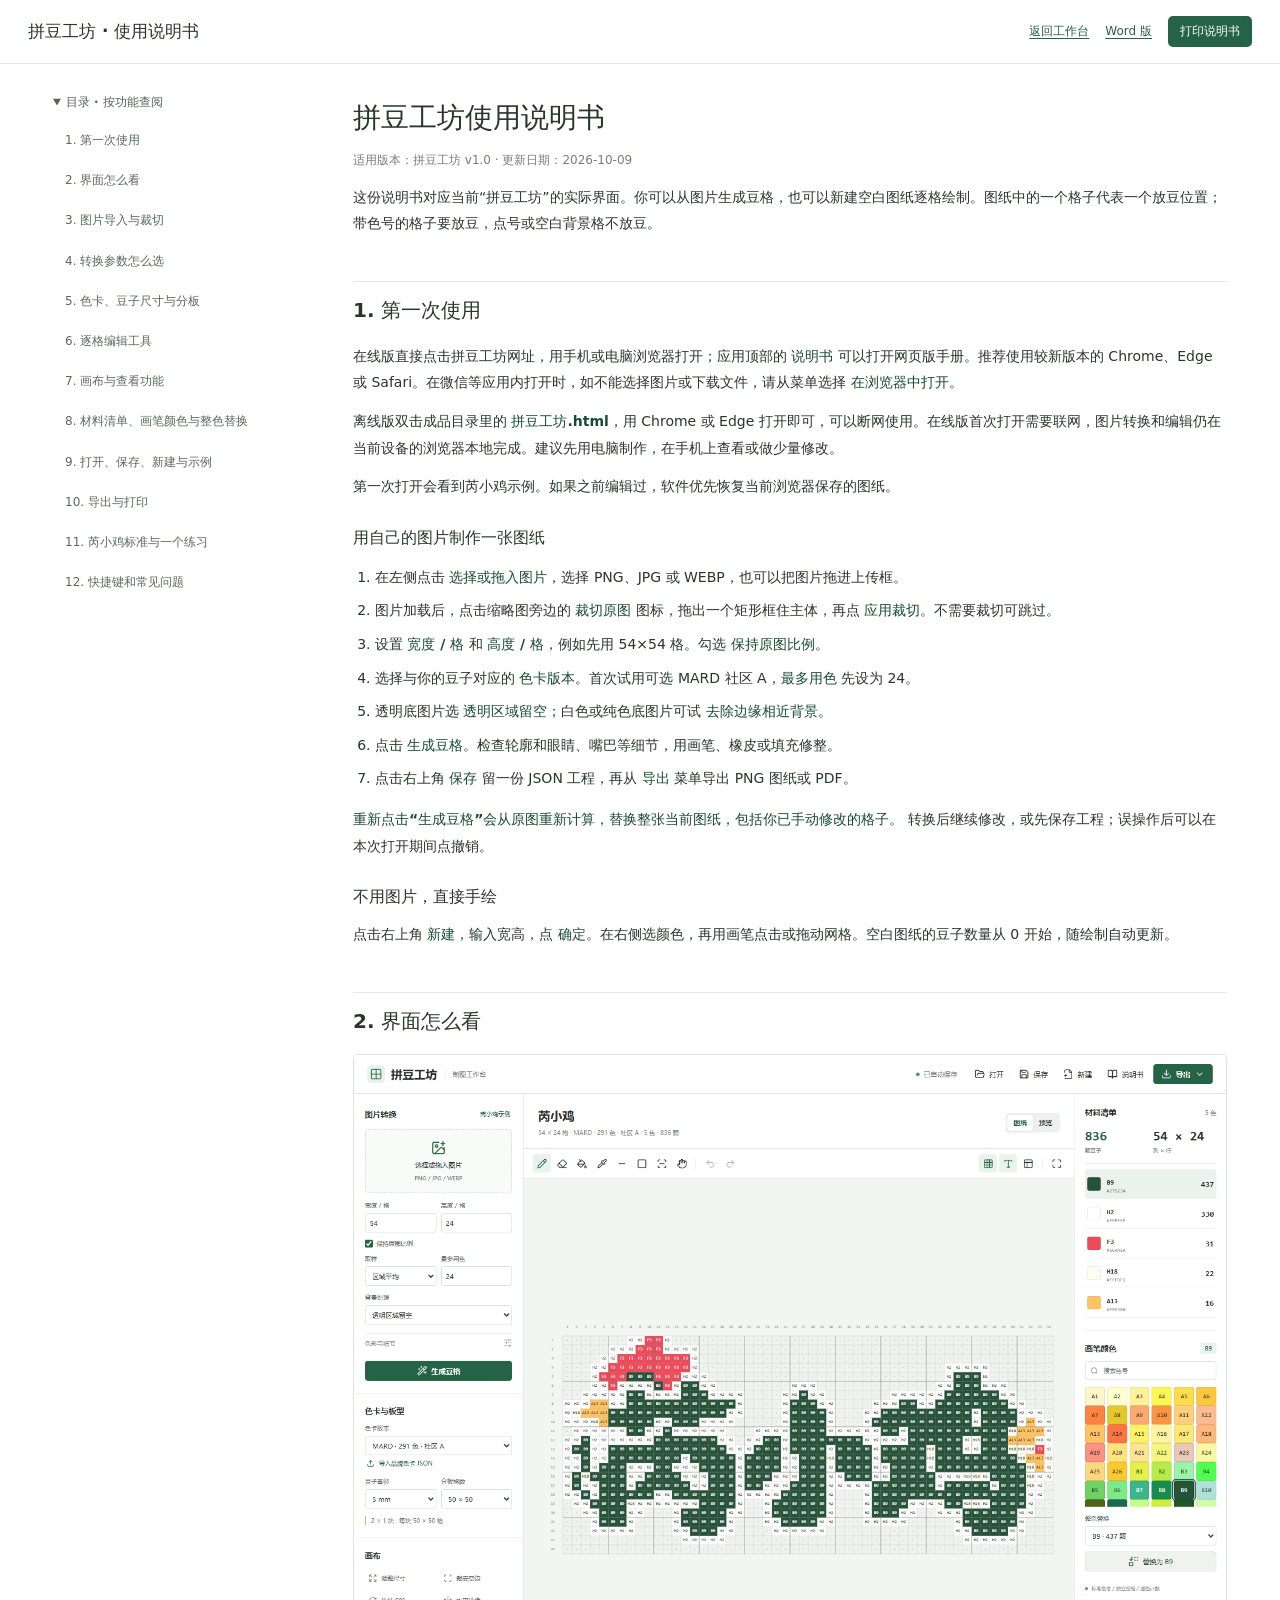
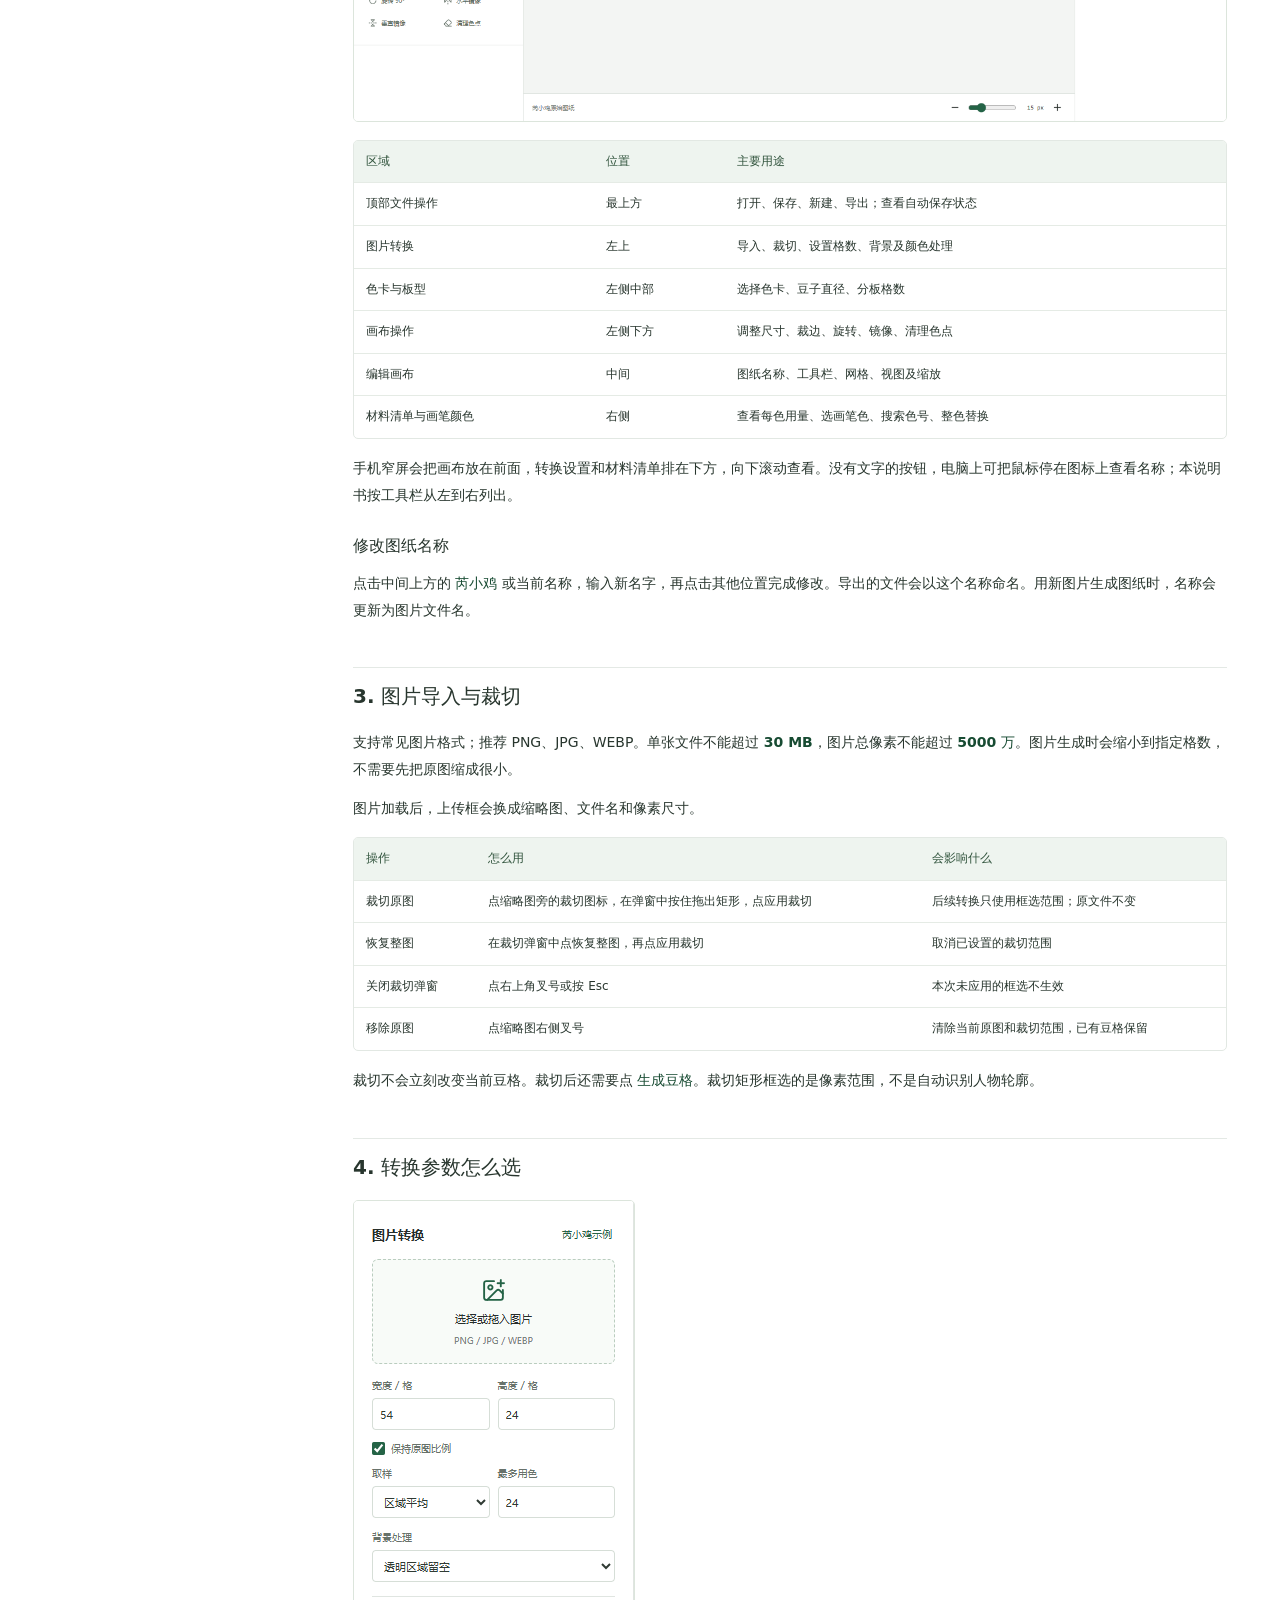
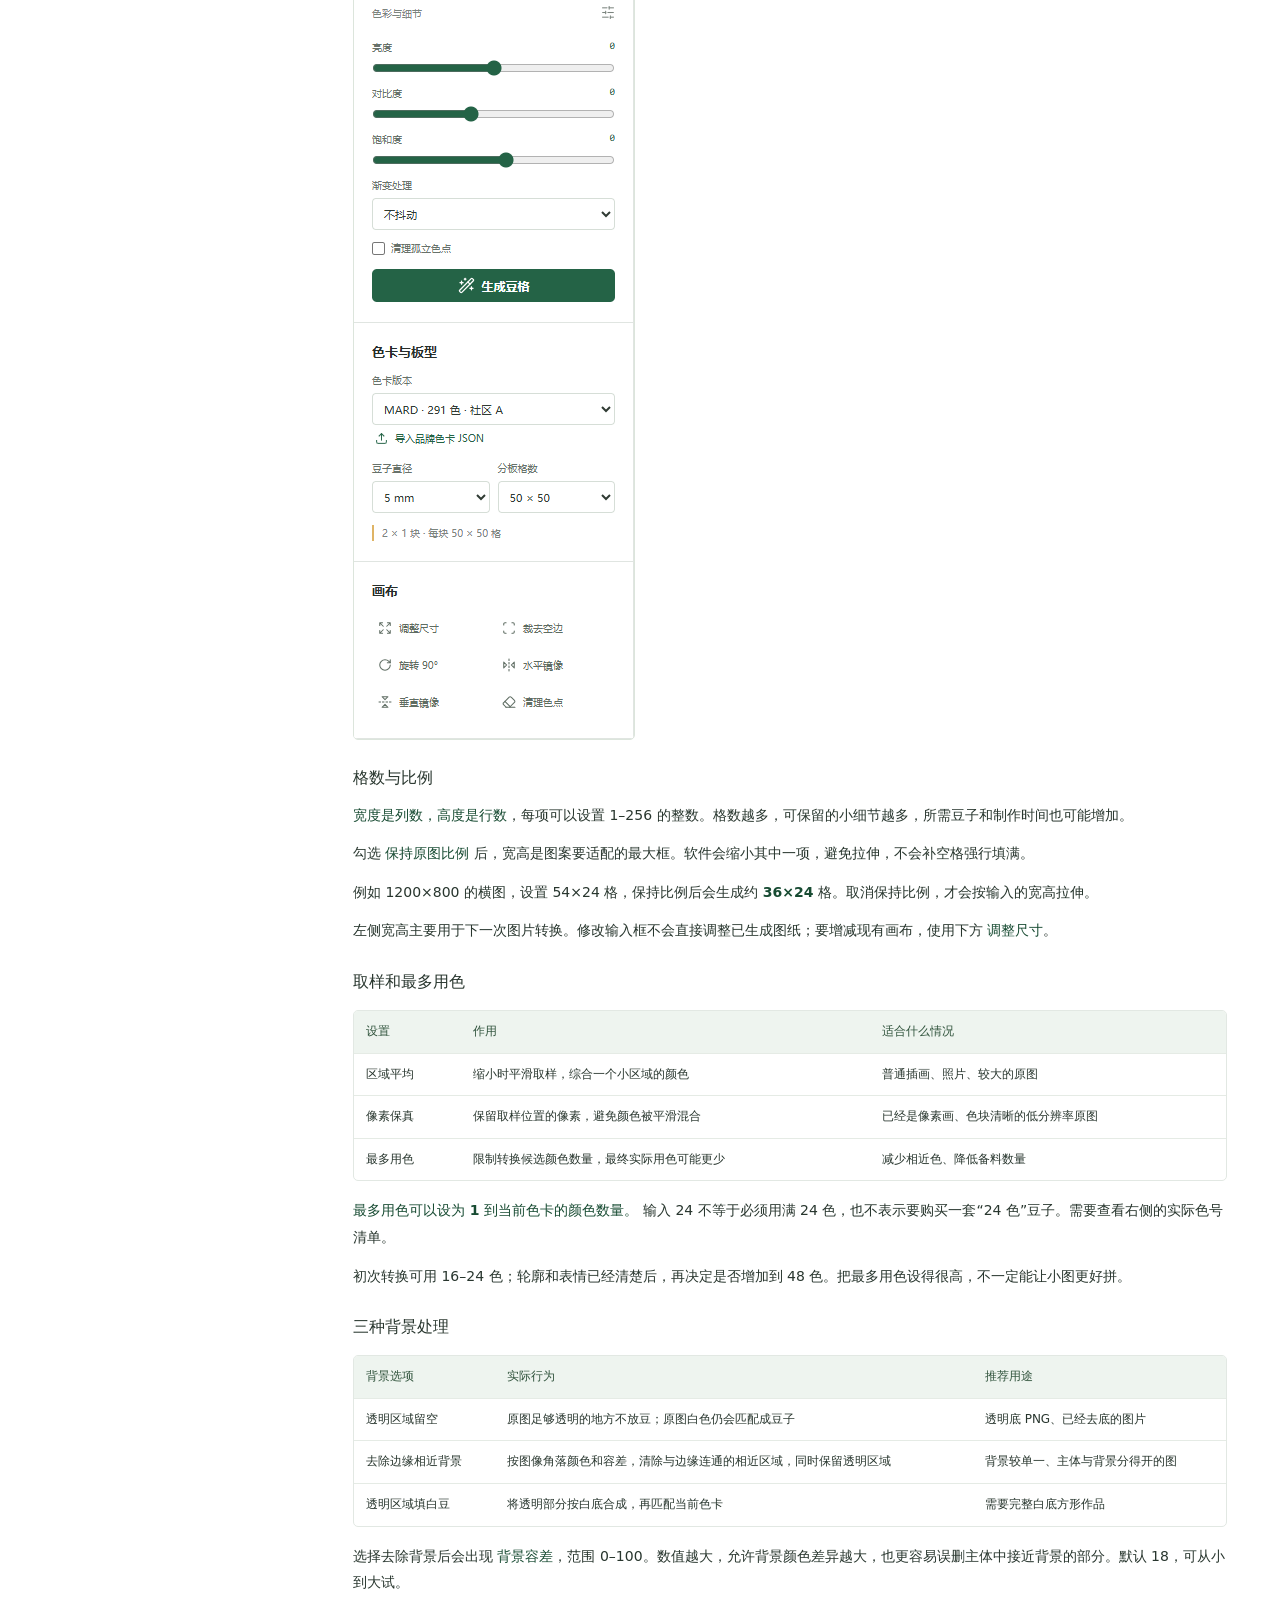
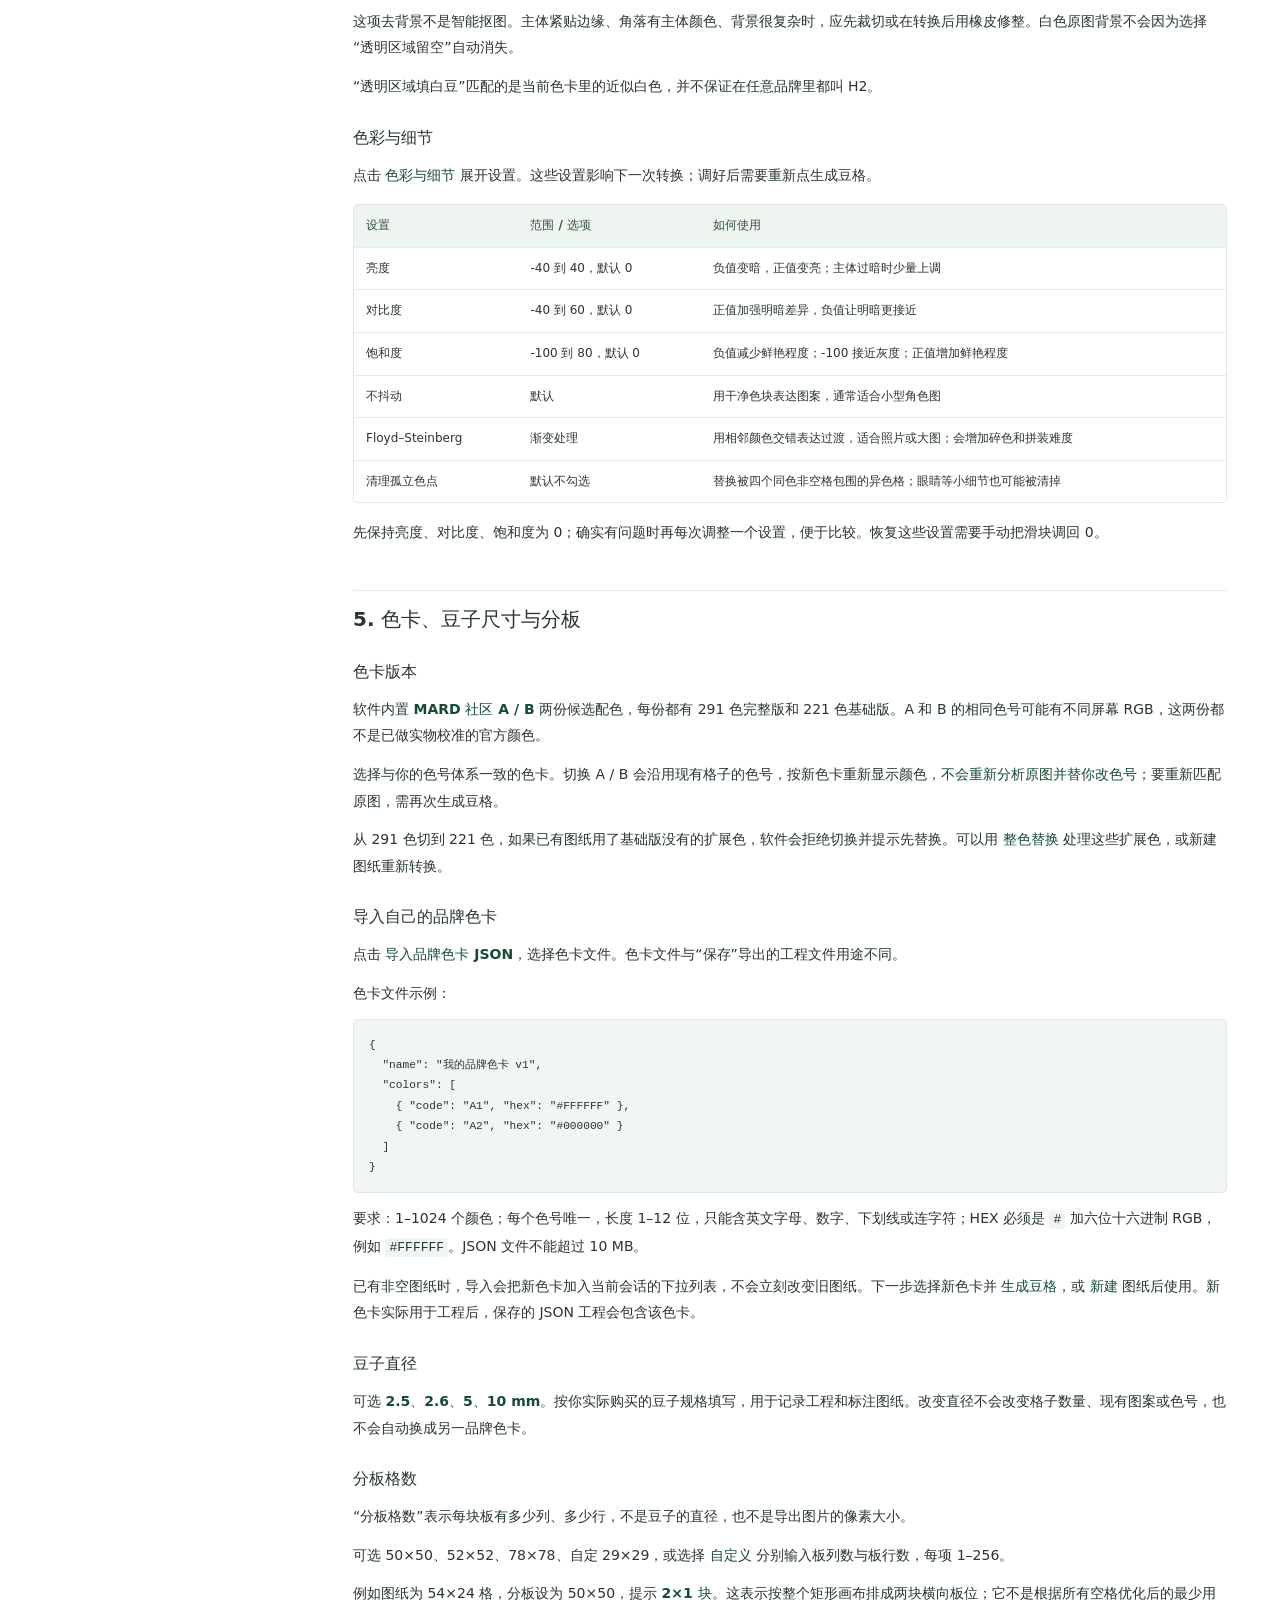
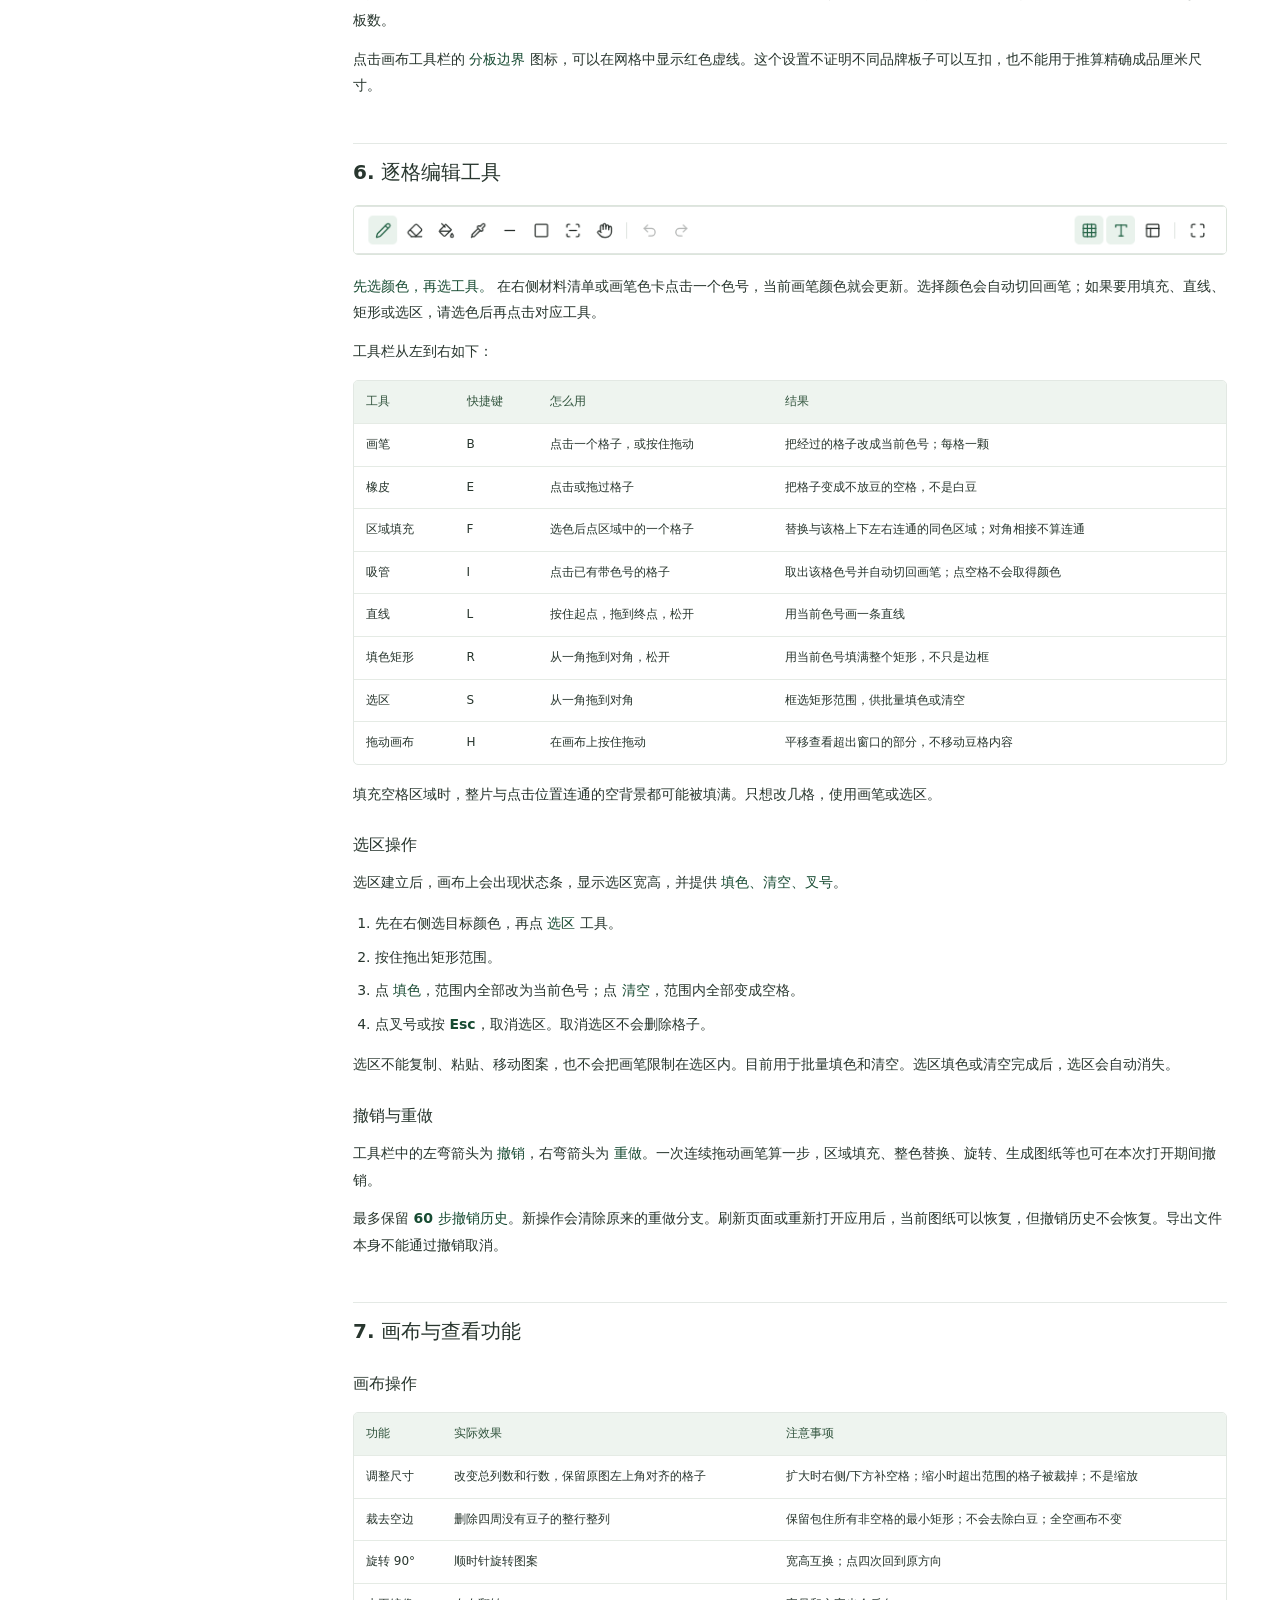
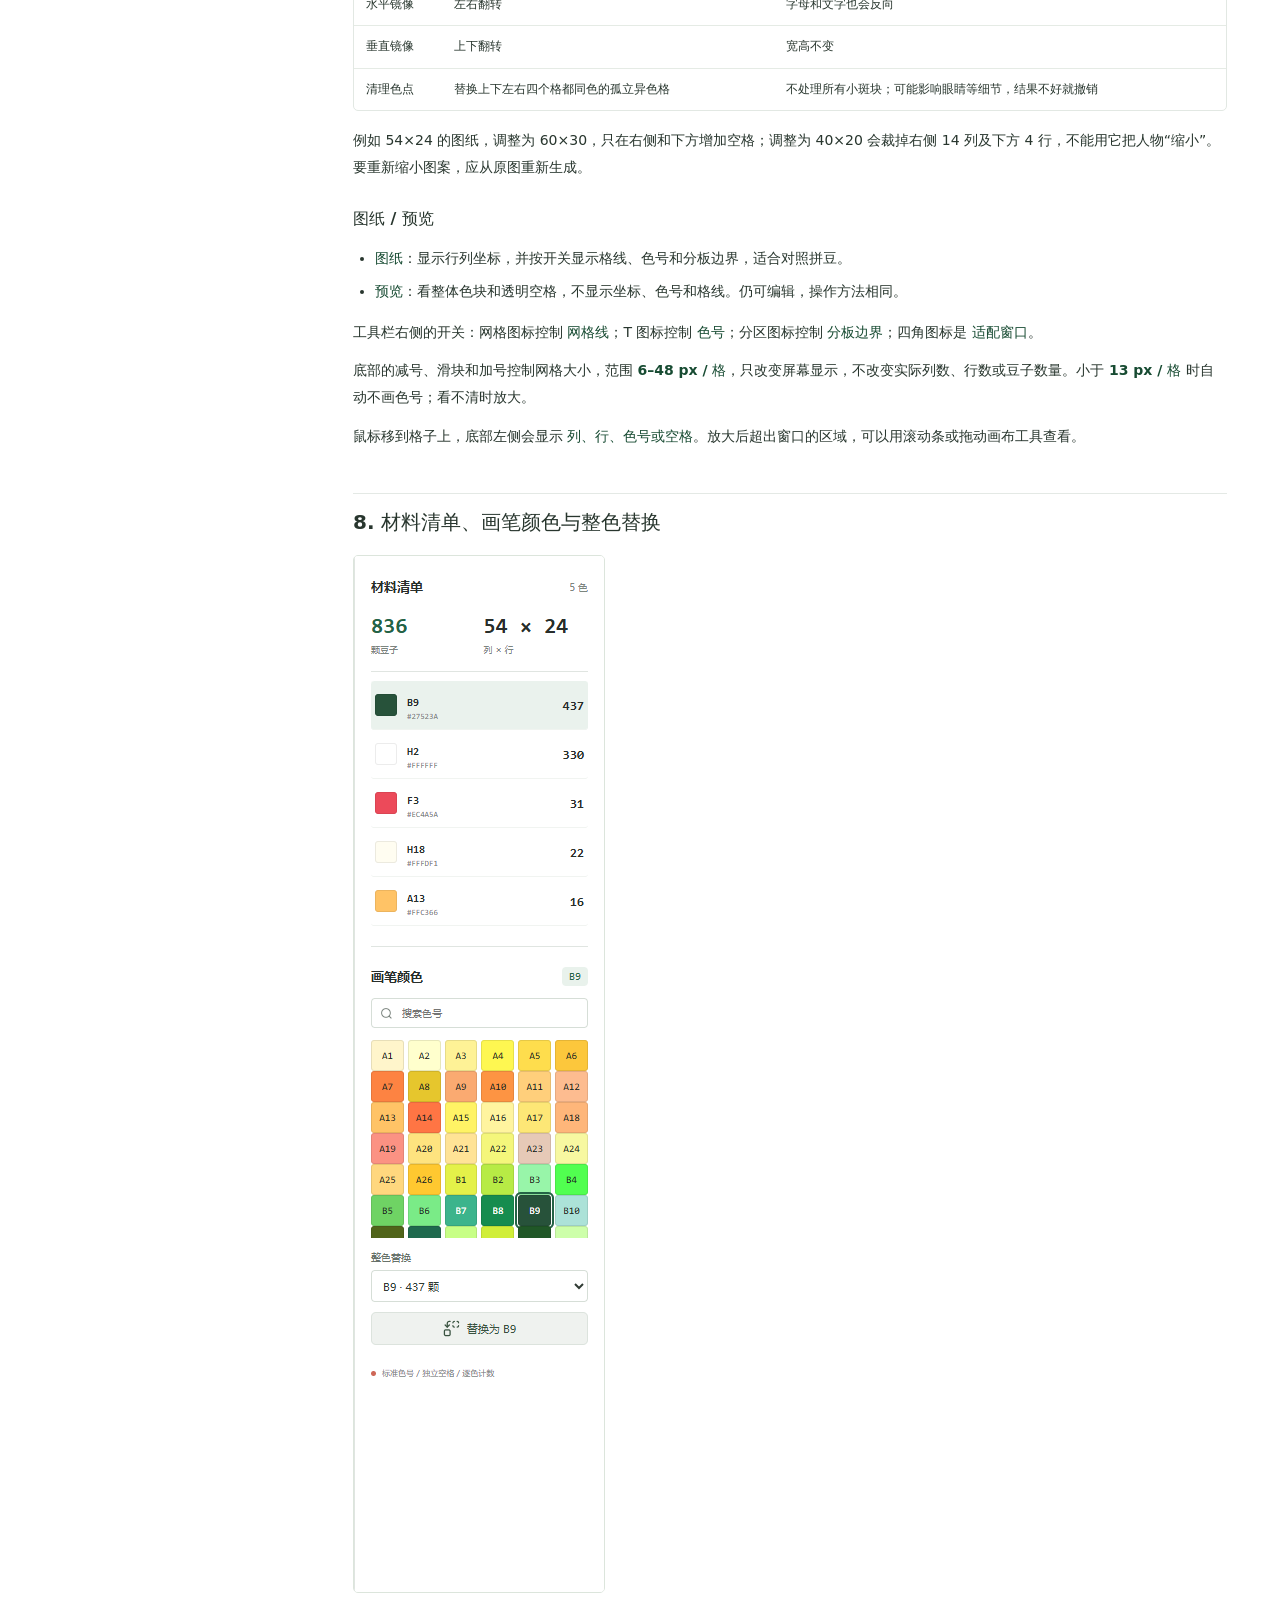
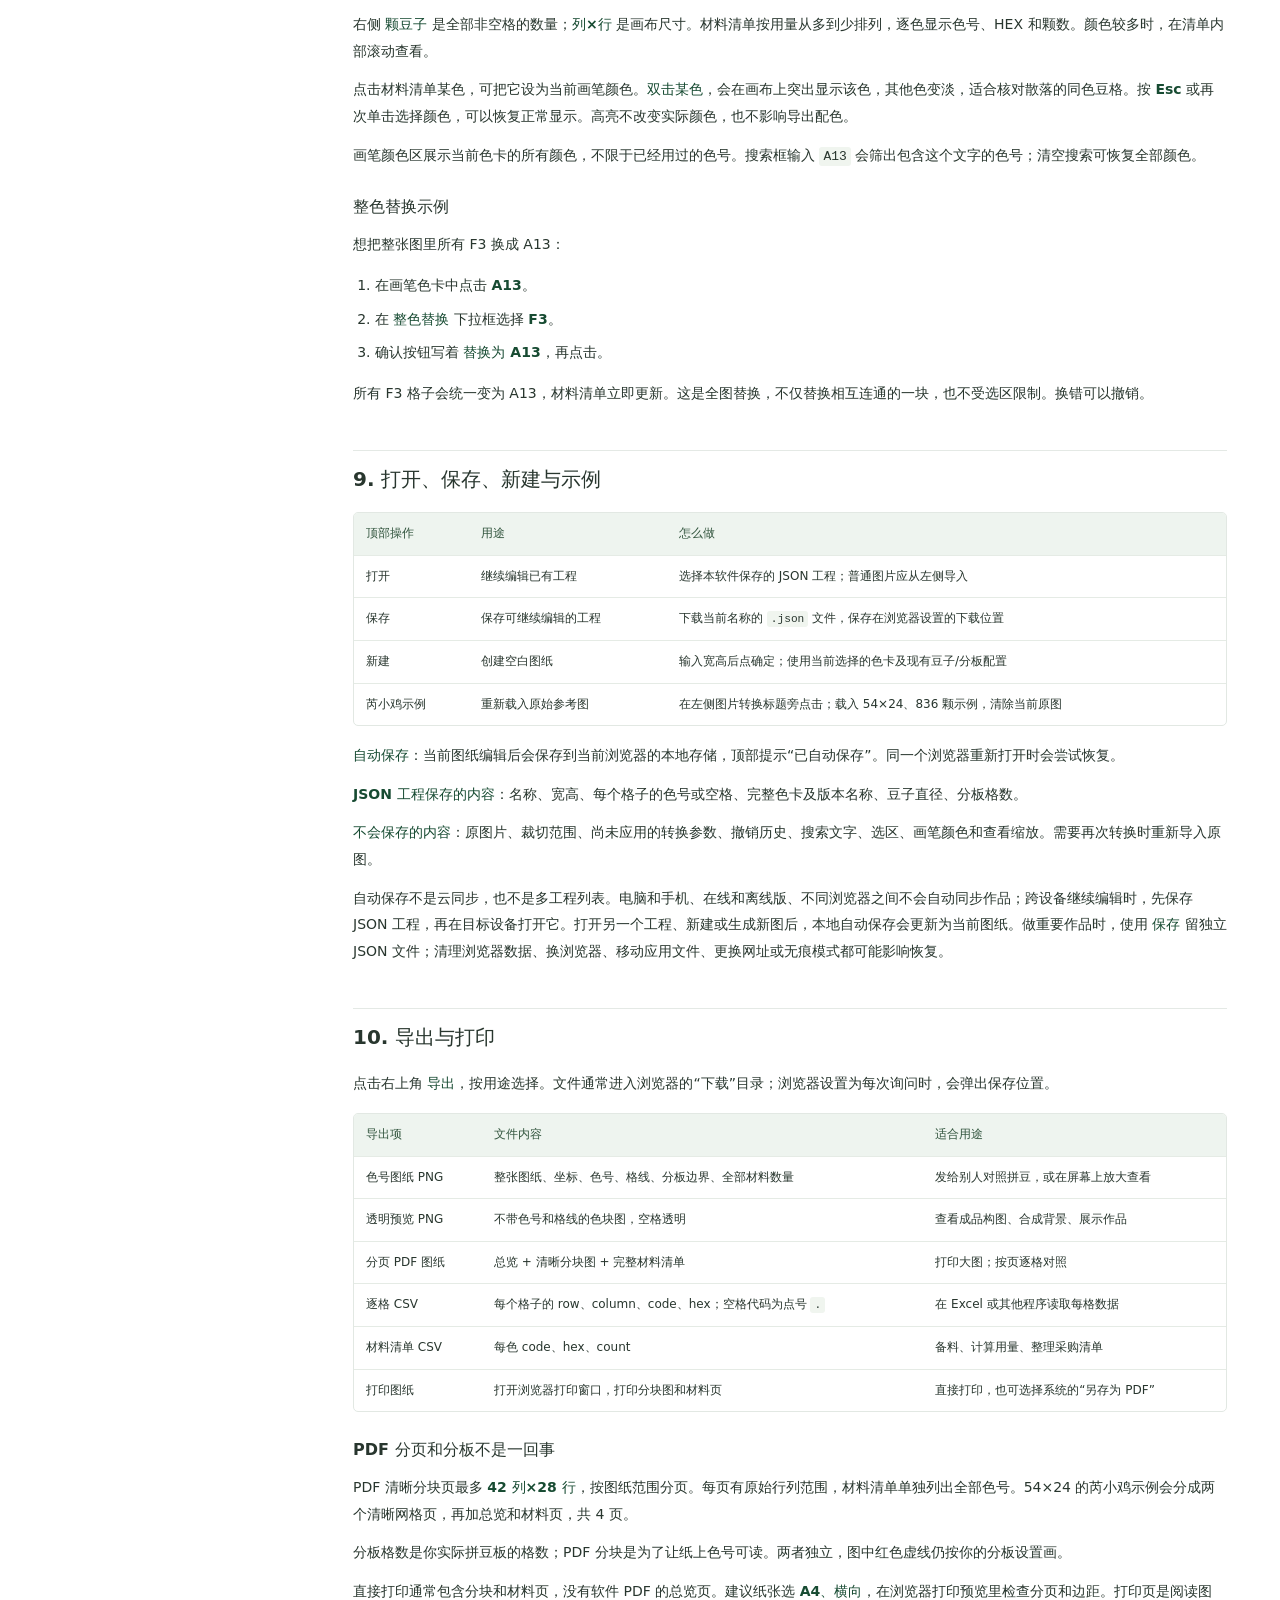
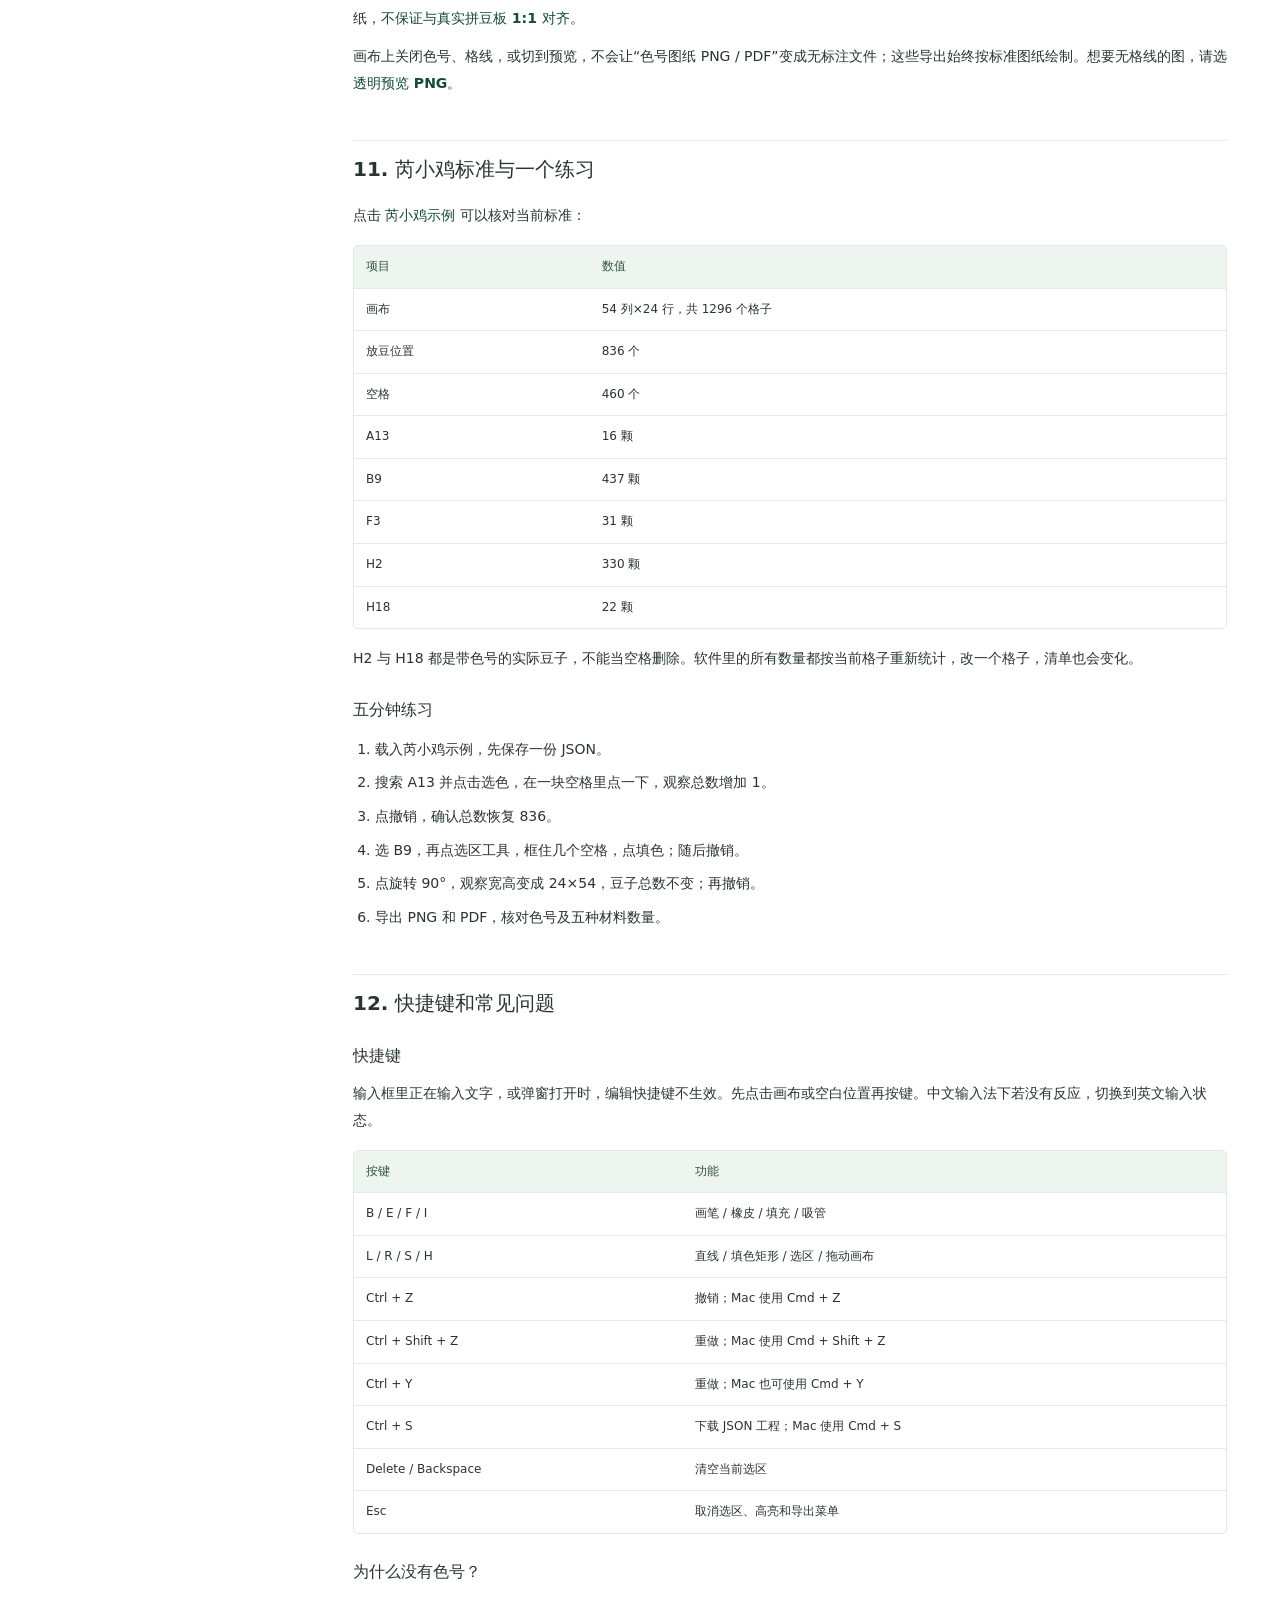
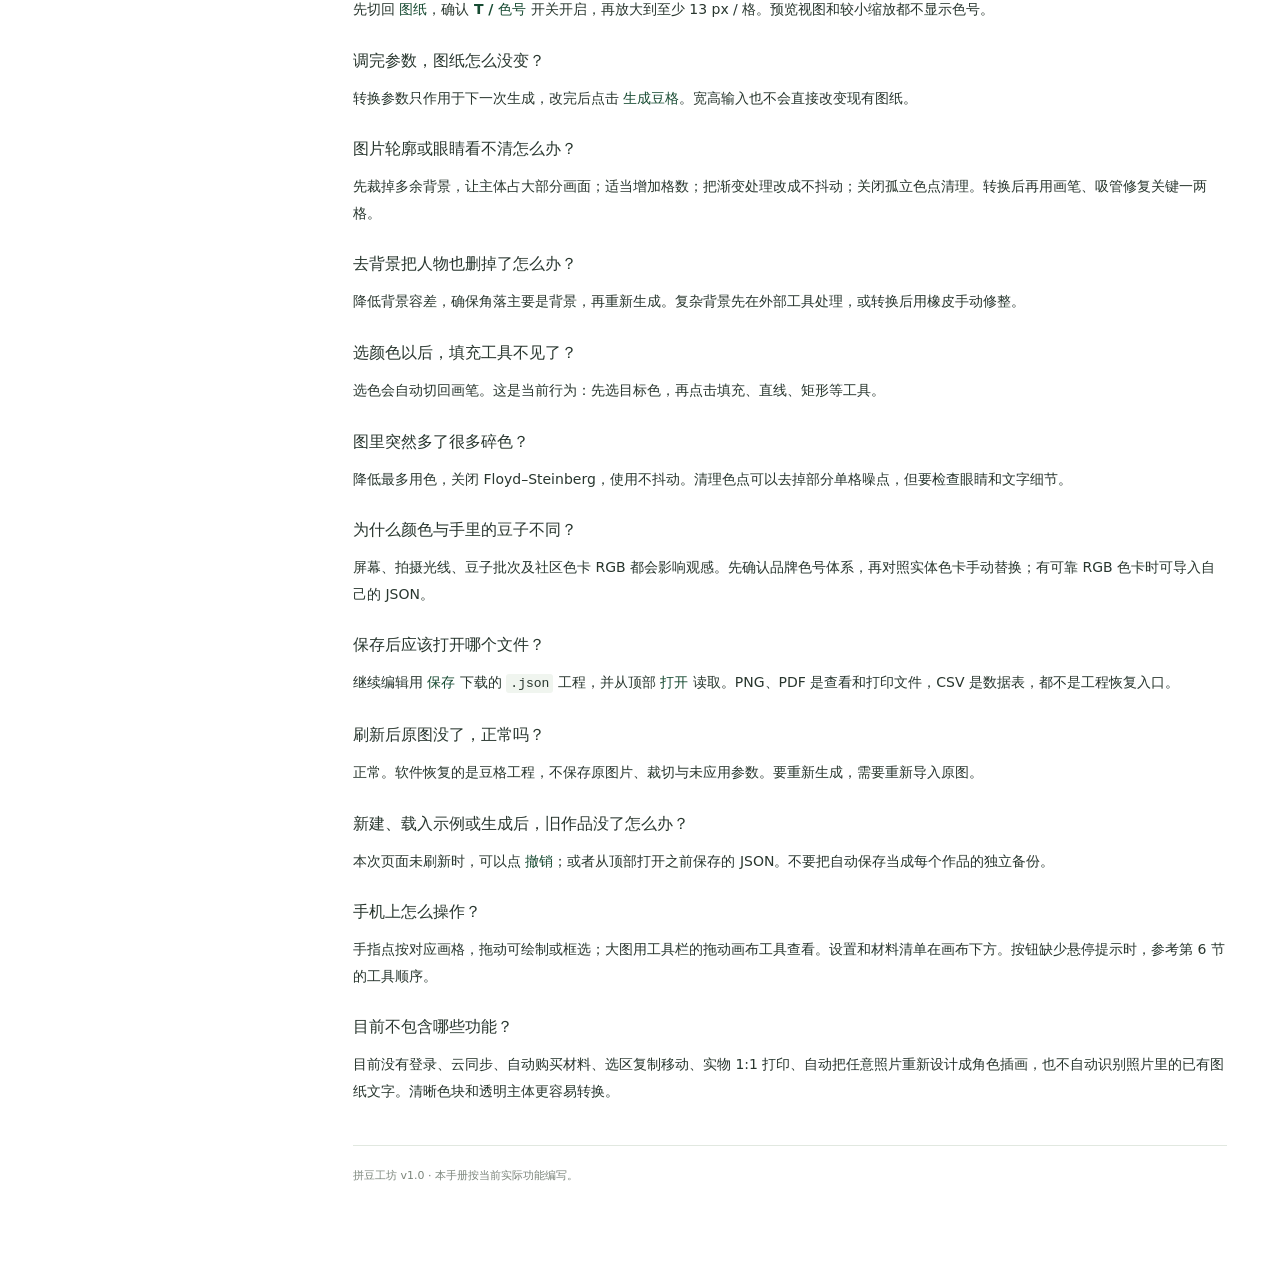
==== manual.html @ 360a6b06 "发布拼豆工坊及网页版和 Word 说明书" ====
<!doctype html>
<html lang="zh-CN"><head><meta charset="UTF-8"><meta name="viewport" content="width=device-width,initial-scale=1"><title>拼豆工坊使用说明书</title>
<style>
:root{font-family:"Microsoft YaHei",system-ui,sans-serif;color:#28362e;background:#fff;font-synthesis:none}*{box-sizing:border-box;letter-spacing:0}body{margin:0}a{color:#246346;text-underline-offset:3px}header{position:sticky;top:0;z-index:4;background:#ffffffee;backdrop-filter:blur(8px);border-bottom:1px solid #e1e8e2;padding:16px 28px;display:flex;justify-content:space-between;align-items:center;gap:20px}header strong{font-size:17px}header div{display:flex;gap:16px;align-items:center}header a,header button{font-size:12px}button{background:#246346;color:#fff;border:0;padding:7px 12px;border-radius:5px;cursor:pointer}main{max-width:1230px;margin:auto;display:grid;grid-template-columns:255px minmax(0,1fr);gap:45px;padding:30px 28px 80px}nav{position:sticky;top:91px;align-self:start;max-height:calc(100vh - 120px);overflow:auto;font-size:12px}nav summary{font-weight:700;color:#54625a;font-size:12px;cursor:pointer;margin-bottom:13px}nav ul{list-style:none;padding:0;margin:0}nav li{margin-bottom:4px}nav a{display:block;padding:7px 10px;color:#59695d;text-decoration:none;border-left:2px solid transparent;line-height:1.6}nav a:hover{border-left-color:#246346;background:#edf5ee;color:#246346}article{min-width:0;line-height:1.9;font-size:14px}h1{font-size:28px;line-height:1.35;margin:5px 0 10px}h1+p{font-size:12px;color:#758075}h2{font-size:20px;line-height:1.45;margin:44px 0 18px;padding-top:14px;border-top:1px solid #e4e9e5;scroll-margin-top:90px}h3{font-size:16px;line-height:1.5;margin:26px 0 12px}p{margin:12px 0}li{margin:7px 0}ol,ul{padding-left:22px}article strong{color:#174b32}article img{display:block;max-width:100%;height:auto;border:1px solid #dce5dc;border-radius:5px;margin:18px 0;background:#f5f8f5}article img[alt="图片转换和画布设置"]{max-width:360px}article img[alt="材料清单与画笔颜色"]{max-width:340px}.table-scroll{overflow:auto;margin:16px 0;border:1px solid #e2e8e3;border-radius:5px}table{border-collapse:collapse;width:100%;font-size:12px;min-width:460px}th{text-align:left;background:#eef4ef;font-weight:600;color:#31543d}th,td{padding:10px 12px;border-bottom:1px solid #e5ebe5;vertical-align:top;line-height:1.8}tr:last-child td{border-bottom:0}tr:nth-child(even)td{background:#fbfcfb}pre{background:#f2f6f2;border:1px solid #e1e8e0;border-radius:5px;padding:15px;overflow:auto;font-size:12px;line-height:1.7}code{font-family:Consolas,monospace;font-size:.93em}p code,li code,td code{background:#f0f5ef;padding:2px 4px;border-radius:3px}footer{font-size:11px;color:#7c867c;margin-top:40px;padding-top:20px;border-top:1px solid #e1e8e0}a:focus-visible,button:focus-visible,summary:focus-visible{outline:2px solid #308760;outline-offset:3px}@media(max-width:800px){main{grid-template-columns:1fr;gap:18px;padding:20px 18px 60px}nav{position:static;max-height:none}nav ul{display:grid;grid-template-columns:1fr 1fr}nav a{font-size:11px;padding:5px 7px}header{padding:13px 18px}header strong{font-size:15px}header div{gap:10px}h1{font-size:24px}h2{font-size:18px;margin-top:32px}article{font-size:13px}.table-scroll table{min-width:480px}}@media print{header,nav{display:none}main{display:block;padding:0;max-width:none}article{font-size:10pt;line-height:1.65}h1{font-size:22pt}h2{font-size:15pt;break-before:auto;break-after:avoid;margin-top:25px}h3{break-after:avoid;font-size:12pt}p,li{orphans:3;widows:3}article img{max-height:190mm;object-fit:contain;object-position:left}table{min-width:0!important;font-size:9pt}.table-scroll{overflow:visible;break-inside:auto}tr{break-inside:avoid}pre{white-space:pre-wrap;font-size:9pt}footer{display:none}@page{size:A4;margin:16mm}}
@media(max-width:480px){header{flex-wrap:wrap;gap:9px}header div{width:100%;justify-content:flex-end}h2{scroll-margin-top:120px}}
</style></head><body><header><strong>拼豆工坊 · 使用说明书</strong><div><a href="index.html">返回工作台</a><a href="manual.docx" download>Word 版</a><button onclick="window.print()">打印说明书</button></div></header>
<main><nav aria-label="说明书目录"><details open><summary>目录 · 按功能查阅</summary><ul><li><a href="#section-1">1. 第一次使用</a></li><li><a href="#section-2">2. 界面怎么看</a></li><li><a href="#section-3">3. 图片导入与裁切</a></li><li><a href="#section-4">4. 转换参数怎么选</a></li><li><a href="#section-5">5. 色卡、豆子尺寸与分板</a></li><li><a href="#section-6">6. 逐格编辑工具</a></li><li><a href="#section-7">7. 画布与查看功能</a></li><li><a href="#section-8">8. 材料清单、画笔颜色与整色替换</a></li><li><a href="#section-9">9. 打开、保存、新建与示例</a></li><li><a href="#section-10">10. 导出与打印</a></li><li><a href="#section-11">11. 芮小鸡标准与一个练习</a></li><li><a href="#section-12">12. 快捷键和常见问题</a></li></ul></details></nav><article><h1>拼豆工坊使用说明书</h1>
<p>适用版本：拼豆工坊 v1.0 · 更新日期：2026-10-09</p>
<p>这份说明书对应当前“拼豆工坊”的实际界面。你可以从图片生成豆格，也可以新建空白图纸逐格绘制。图纸中的一个格子代表一个放豆位置；带色号的格子要放豆，点号或空白背景格不放豆。</p>
<h2 id="section-1">1. 第一次使用</h2>
<p>在线版直接点击拼豆工坊网址，用手机或电脑浏览器打开；应用顶部的 <strong>说明书</strong> 可以打开网页版手册。推荐使用较新版本的 Chrome、Edge 或 Safari。在微信等应用内打开时，如不能选择图片或下载文件，请从菜单选择 <strong>在浏览器中打开</strong>。</p>
<p>离线版双击成品目录里的 <strong>拼豆工坊.html</strong>，用 Chrome 或 Edge 打开即可，可以断网使用。在线版首次打开需要联网，图片转换和编辑仍在当前设备的浏览器本地完成。建议先用电脑制作，在手机上查看或做少量修改。</p>
<p>第一次打开会看到芮小鸡示例。如果之前编辑过，软件优先恢复当前浏览器保存的图纸。</p>
<h3>用自己的图片制作一张图纸</h3>
<ol>
<li>在左侧点击 <strong>选择或拖入图片</strong>，选择 PNG、JPG 或 WEBP，也可以把图片拖进上传框。</li>
<li>图片加载后，点击缩略图旁边的 <strong>裁切原图</strong> 图标，拖出一个矩形框住主体，再点 <strong>应用裁切</strong>。不需要裁切可跳过。</li>
<li>设置 <strong>宽度 / 格</strong> 和 <strong>高度 / 格</strong>，例如先用 54×54 格。勾选 <strong>保持原图比例</strong>。</li>
<li>选择与你的豆子对应的 <strong>色卡版本</strong>。首次试用可选 MARD 社区 A，<strong>最多用色</strong> 先设为 24。</li>
<li>透明底图片选 <strong>透明区域留空</strong>；白色或纯色底图片可试 <strong>去除边缘相近背景</strong>。</li>
<li>点击 <strong>生成豆格</strong>。检查轮廓和眼睛、嘴巴等细节，用画笔、橡皮或填充修整。</li>
<li>点击右上角 <strong>保存</strong> 留一份 JSON 工程，再从 <strong>导出</strong> 菜单导出 PNG 图纸或 PDF。</li>
</ol>
<p><strong>重新点击“生成豆格”会从原图重新计算，替换整张当前图纸，包括你已手动修改的格子。</strong> 转换后继续修改，或先保存工程；误操作后可以在本次打开期间点撤销。</p>
<h3>不用图片，直接手绘</h3>
<p>点击右上角 <strong>新建</strong>，输入宽高，点 <strong>确定</strong>。在右侧选颜色，再用画笔点击或拖动网格。空白图纸的豆子数量从 0 开始，随绘制自动更新。</p>
<h2 id="section-2">2. 界面怎么看</h2>
<p><img src="[data-uri]" alt="拼豆工坊完整界面"></p>
<div class="table-scroll"><table>
<thead>
<tr>
<th>区域</th>
<th>位置</th>
<th>主要用途</th>
</tr>
</thead>
<tbody><tr>
<td>顶部文件操作</td>
<td>最上方</td>
<td>打开、保存、新建、导出；查看自动保存状态</td>
</tr>
<tr>
<td>图片转换</td>
<td>左上</td>
<td>导入、裁切、设置格数、背景及颜色处理</td>
</tr>
<tr>
<td>色卡与板型</td>
<td>左侧中部</td>
<td>选择色卡、豆子直径、分板格数</td>
</tr>
<tr>
<td>画布操作</td>
<td>左侧下方</td>
<td>调整尺寸、裁边、旋转、镜像、清理色点</td>
</tr>
<tr>
<td>编辑画布</td>
<td>中间</td>
<td>图纸名称、工具栏、网格、视图及缩放</td>
</tr>
<tr>
<td>材料清单与画笔颜色</td>
<td>右侧</td>
<td>查看每色用量、选画笔色、搜索色号、整色替换</td>
</tr>
</tbody></table></div>
<p>手机窄屏会把画布放在前面，转换设置和材料清单排在下方，向下滚动查看。没有文字的按钮，电脑上可把鼠标停在图标上查看名称；本说明书按工具栏从左到右列出。</p>
<h3>修改图纸名称</h3>
<p>点击中间上方的 <strong>芮小鸡</strong> 或当前名称，输入新名字，再点击其他位置完成修改。导出的文件会以这个名称命名。用新图片生成图纸时，名称会更新为图片文件名。</p>
<h2 id="section-3">3. 图片导入与裁切</h2>
<p>支持常见图片格式；推荐 PNG、JPG、WEBP。单张文件不能超过 <strong>30 MB</strong>，图片总像素不能超过 <strong>5000 万</strong>。图片生成时会缩小到指定格数，不需要先把原图缩成很小。</p>
<p>图片加载后，上传框会换成缩略图、文件名和像素尺寸。</p>
<div class="table-scroll"><table>
<thead>
<tr>
<th>操作</th>
<th>怎么用</th>
<th>会影响什么</th>
</tr>
</thead>
<tbody><tr>
<td>裁切原图</td>
<td>点缩略图旁的裁切图标，在弹窗中按住拖出矩形，点应用裁切</td>
<td>后续转换只使用框选范围；原文件不变</td>
</tr>
<tr>
<td>恢复整图</td>
<td>在裁切弹窗中点恢复整图，再点应用裁切</td>
<td>取消已设置的裁切范围</td>
</tr>
<tr>
<td>关闭裁切弹窗</td>
<td>点右上角叉号或按 Esc</td>
<td>本次未应用的框选不生效</td>
</tr>
<tr>
<td>移除原图</td>
<td>点缩略图右侧叉号</td>
<td>清除当前原图和裁切范围，已有豆格保留</td>
</tr>
</tbody></table></div>
<p>裁切不会立刻改变当前豆格。裁切后还需要点 <strong>生成豆格</strong>。裁切矩形框选的是像素范围，不是自动识别人物轮廓。</p>
<h2 id="section-4">4. 转换参数怎么选</h2>
<p><img src="[data-uri]" alt="图片转换和画布设置"></p>
<h3>格数与比例</h3>
<p><strong>宽度是列数，高度是行数</strong>，每项可以设置 1–256 的整数。格数越多，可保留的小细节越多，所需豆子和制作时间也可能增加。</p>
<p>勾选 <strong>保持原图比例</strong> 后，宽高是图案要适配的最大框。软件会缩小其中一项，避免拉伸，不会补空格强行填满。</p>
<p>例如 1200×800 的横图，设置 54×24 格，保持比例后会生成约 <strong>36×24</strong> 格。取消保持比例，才会按输入的宽高拉伸。</p>
<p>左侧宽高主要用于下一次图片转换。修改输入框不会直接调整已生成图纸；要增减现有画布，使用下方 <strong>调整尺寸</strong>。</p>
<h3>取样和最多用色</h3>
<div class="table-scroll"><table>
<thead>
<tr>
<th>设置</th>
<th>作用</th>
<th>适合什么情况</th>
</tr>
</thead>
<tbody><tr>
<td>区域平均</td>
<td>缩小时平滑取样，综合一个小区域的颜色</td>
<td>普通插画、照片、较大的原图</td>
</tr>
<tr>
<td>像素保真</td>
<td>保留取样位置的像素，避免颜色被平滑混合</td>
<td>已经是像素画、色块清晰的低分辨率原图</td>
</tr>
<tr>
<td>最多用色</td>
<td>限制转换候选颜色数量，最终实际用色可能更少</td>
<td>减少相近色、降低备料数量</td>
</tr>
</tbody></table></div>
<p><strong>最多用色可以设为 1 到当前色卡的颜色数量。</strong> 输入 24 不等于必须用满 24 色，也不表示要购买一套“24 色”豆子。需要查看右侧的实际色号清单。</p>
<p>初次转换可用 16–24 色；轮廓和表情已经清楚后，再决定是否增加到 48 色。把最多用色设得很高，不一定能让小图更好拼。</p>
<h3>三种背景处理</h3>
<div class="table-scroll"><table>
<thead>
<tr>
<th>背景选项</th>
<th>实际行为</th>
<th>推荐用途</th>
</tr>
</thead>
<tbody><tr>
<td>透明区域留空</td>
<td>原图足够透明的地方不放豆；原图白色仍会匹配成豆子</td>
<td>透明底 PNG、已经去底的图片</td>
</tr>
<tr>
<td>去除边缘相近背景</td>
<td>按图像角落颜色和容差，清除与边缘连通的相近区域，同时保留透明区域</td>
<td>背景较单一、主体与背景分得开的图</td>
</tr>
<tr>
<td>透明区域填白豆</td>
<td>将透明部分按白底合成，再匹配当前色卡</td>
<td>需要完整白底方形作品</td>
</tr>
</tbody></table></div>
<p>选择去除背景后会出现 <strong>背景容差</strong>，范围 0–100。数值越大，允许背景颜色差异越大，也更容易误删主体中接近背景的部分。默认 18，可从小到大试。</p>
<p>这项去背景不是智能抠图。主体紧贴边缘、角落有主体颜色、背景很复杂时，应先裁切或在转换后用橡皮修整。白色原图背景不会因为选择“透明区域留空”自动消失。</p>
<p>“透明区域填白豆”匹配的是当前色卡里的近似白色，并不保证在任意品牌里都叫 H2。</p>
<h3>色彩与细节</h3>
<p>点击 <strong>色彩与细节</strong> 展开设置。这些设置影响下一次转换；调好后需要重新点生成豆格。</p>
<div class="table-scroll"><table>
<thead>
<tr>
<th>设置</th>
<th>范围 / 选项</th>
<th>如何使用</th>
</tr>
</thead>
<tbody><tr>
<td>亮度</td>
<td>-40 到 40，默认 0</td>
<td>负值变暗，正值变亮；主体过暗时少量上调</td>
</tr>
<tr>
<td>对比度</td>
<td>-40 到 60，默认 0</td>
<td>正值加强明暗差异，负值让明暗更接近</td>
</tr>
<tr>
<td>饱和度</td>
<td>-100 到 80，默认 0</td>
<td>负值减少鲜艳程度；-100 接近灰度；正值增加鲜艳程度</td>
</tr>
<tr>
<td>不抖动</td>
<td>默认</td>
<td>用干净色块表达图案，通常适合小型角色图</td>
</tr>
<tr>
<td>Floyd–Steinberg</td>
<td>渐变处理</td>
<td>用相邻颜色交错表达过渡，适合照片或大图；会增加碎色和拼装难度</td>
</tr>
<tr>
<td>清理孤立色点</td>
<td>默认不勾选</td>
<td>替换被四个同色非空格包围的异色格；眼睛等小细节也可能被清掉</td>
</tr>
</tbody></table></div>
<p>先保持亮度、对比度、饱和度为 0；确实有问题时再每次调整一个设置，便于比较。恢复这些设置需要手动把滑块调回 0。</p>
<h2 id="section-5">5. 色卡、豆子尺寸与分板</h2>
<h3>色卡版本</h3>
<p>软件内置 <strong>MARD 社区 A / B</strong> 两份候选配色，每份都有 291 色完整版和 221 色基础版。A 和 B 的相同色号可能有不同屏幕 RGB，这两份都不是已做实物校准的官方颜色。</p>
<p>选择与你的色号体系一致的色卡。切换 A / B 会沿用现有格子的色号，按新色卡重新显示颜色，<strong>不会重新分析原图并替你改色号</strong>；要重新匹配原图，需再次生成豆格。</p>
<p>从 291 色切到 221 色，如果已有图纸用了基础版没有的扩展色，软件会拒绝切换并提示先替换。可以用 <strong>整色替换</strong> 处理这些扩展色，或新建图纸重新转换。</p>
<h3>导入自己的品牌色卡</h3>
<p>点击 <strong>导入品牌色卡 JSON</strong>，选择色卡文件。色卡文件与“保存”导出的工程文件用途不同。</p>
<p>色卡文件示例：</p>
<pre><code class="language-json">{
  &quot;name&quot;: &quot;我的品牌色卡 v1&quot;,
  &quot;colors&quot;: [
    { &quot;code&quot;: &quot;A1&quot;, &quot;hex&quot;: &quot;#FFFFFF&quot; },
    { &quot;code&quot;: &quot;A2&quot;, &quot;hex&quot;: &quot;#000000&quot; }
  ]
}
</code></pre>
<p>要求：1–1024 个颜色；每个色号唯一，长度 1–12 位，只能含英文字母、数字、下划线或连字符；HEX 必须是 <code>#</code> 加六位十六进制 RGB，例如 <code>#FFFFFF</code>。JSON 文件不能超过 10 MB。</p>
<p>已有非空图纸时，导入会把新色卡加入当前会话的下拉列表，不会立刻改变旧图纸。下一步选择新色卡并 <strong>生成豆格</strong>，或 <strong>新建</strong> 图纸后使用。新色卡实际用于工程后，保存的 JSON 工程会包含该色卡。</p>
<h3>豆子直径</h3>
<p>可选 <strong>2.5、2.6、5、10 mm</strong>。按你实际购买的豆子规格填写，用于记录工程和标注图纸。改变直径不会改变格子数量、现有图案或色号，也不会自动换成另一品牌色卡。</p>
<h3>分板格数</h3>
<p>“分板格数”表示每块板有多少列、多少行，不是豆子的直径，也不是导出图片的像素大小。</p>
<p>可选 50×50、52×52、78×78、自定 29×29，或选择 <strong>自定义</strong> 分别输入板列数与板行数，每项 1–256。</p>
<p>例如图纸为 54×24 格，分板设为 50×50，提示 <strong>2×1 块</strong>。这表示按整个矩形画布排成两块横向板位；它不是根据所有空格优化后的最少用板数。</p>
<p>点击画布工具栏的 <strong>分板边界</strong> 图标，可以在网格中显示红色虚线。这个设置不证明不同品牌板子可以互扣，也不能用于推算精确成品厘米尺寸。</p>
<h2 id="section-6">6. 逐格编辑工具</h2>
<p><img src="[data-uri]" alt="编辑工具栏"></p>
<p><strong>先选颜色，再选工具。</strong> 在右侧材料清单或画笔色卡点击一个色号，当前画笔颜色就会更新。选择颜色会自动切回画笔；如果要用填充、直线、矩形或选区，请选色后再点击对应工具。</p>
<p>工具栏从左到右如下：</p>
<div class="table-scroll"><table>
<thead>
<tr>
<th>工具</th>
<th>快捷键</th>
<th>怎么用</th>
<th>结果</th>
</tr>
</thead>
<tbody><tr>
<td>画笔</td>
<td>B</td>
<td>点击一个格子，或按住拖动</td>
<td>把经过的格子改成当前色号；每格一颗</td>
</tr>
<tr>
<td>橡皮</td>
<td>E</td>
<td>点击或拖过格子</td>
<td>把格子变成不放豆的空格，不是白豆</td>
</tr>
<tr>
<td>区域填充</td>
<td>F</td>
<td>选色后点区域中的一个格子</td>
<td>替换与该格上下左右连通的同色区域；对角相接不算连通</td>
</tr>
<tr>
<td>吸管</td>
<td>I</td>
<td>点击已有带色号的格子</td>
<td>取出该格色号并自动切回画笔；点空格不会取得颜色</td>
</tr>
<tr>
<td>直线</td>
<td>L</td>
<td>按住起点，拖到终点，松开</td>
<td>用当前色号画一条直线</td>
</tr>
<tr>
<td>填色矩形</td>
<td>R</td>
<td>从一角拖到对角，松开</td>
<td>用当前色号填满整个矩形，不只是边框</td>
</tr>
<tr>
<td>选区</td>
<td>S</td>
<td>从一角拖到对角</td>
<td>框选矩形范围，供批量填色或清空</td>
</tr>
<tr>
<td>拖动画布</td>
<td>H</td>
<td>在画布上按住拖动</td>
<td>平移查看超出窗口的部分，不移动豆格内容</td>
</tr>
</tbody></table></div>
<p>填充空格区域时，整片与点击位置连通的空背景都可能被填满。只想改几格，使用画笔或选区。</p>
<h3>选区操作</h3>
<p>选区建立后，画布上会出现状态条，显示选区宽高，并提供 <strong>填色、清空、叉号</strong>。</p>
<ol>
<li>先在右侧选目标颜色，再点 <strong>选区</strong> 工具。</li>
<li>按住拖出矩形范围。</li>
<li>点 <strong>填色</strong>，范围内全部改为当前色号；点 <strong>清空</strong>，范围内全部变成空格。</li>
<li>点叉号或按 <strong>Esc</strong>，取消选区。取消选区不会删除格子。</li>
</ol>
<p>选区不能复制、粘贴、移动图案，也不会把画笔限制在选区内。目前用于批量填色和清空。选区填色或清空完成后，选区会自动消失。</p>
<h3>撤销与重做</h3>
<p>工具栏中的左弯箭头为 <strong>撤销</strong>，右弯箭头为 <strong>重做</strong>。一次连续拖动画笔算一步，区域填充、整色替换、旋转、生成图纸等也可在本次打开期间撤销。</p>
<p>最多保留 <strong>60 步撤销历史</strong>。新操作会清除原来的重做分支。刷新页面或重新打开应用后，当前图纸可以恢复，但撤销历史不会恢复。导出文件本身不能通过撤销取消。</p>
<h2 id="section-7">7. 画布与查看功能</h2>
<h3>画布操作</h3>
<div class="table-scroll"><table>
<thead>
<tr>
<th>功能</th>
<th>实际效果</th>
<th>注意事项</th>
</tr>
</thead>
<tbody><tr>
<td>调整尺寸</td>
<td>改变总列数和行数，保留原图左上角对齐的格子</td>
<td>扩大时右侧/下方补空格；缩小时超出范围的格子被裁掉；不是缩放</td>
</tr>
<tr>
<td>裁去空边</td>
<td>删除四周没有豆子的整行整列</td>
<td>保留包住所有非空格的最小矩形；不会去除白豆；全空画布不变</td>
</tr>
<tr>
<td>旋转 90°</td>
<td>顺时针旋转图案</td>
<td>宽高互换；点四次回到原方向</td>
</tr>
<tr>
<td>水平镜像</td>
<td>左右翻转</td>
<td>字母和文字也会反向</td>
</tr>
<tr>
<td>垂直镜像</td>
<td>上下翻转</td>
<td>宽高不变</td>
</tr>
<tr>
<td>清理色点</td>
<td>替换上下左右四个格都同色的孤立异色格</td>
<td>不处理所有小斑块；可能影响眼睛等细节，结果不好就撤销</td>
</tr>
</tbody></table></div>
<p>例如 54×24 的图纸，调整为 60×30，只在右侧和下方增加空格；调整为 40×20 会裁掉右侧 14 列及下方 4 行，不能用它把人物“缩小”。要重新缩小图案，应从原图重新生成。</p>
<h3>图纸 / 预览</h3>
<ul>
<li><strong>图纸</strong>：显示行列坐标，并按开关显示格线、色号和分板边界，适合对照拼豆。</li>
<li><strong>预览</strong>：看整体色块和透明空格，不显示坐标、色号和格线。仍可编辑，操作方法相同。</li>
</ul>
<p>工具栏右侧的开关：网格图标控制 <strong>网格线</strong>；T 图标控制 <strong>色号</strong>；分区图标控制 <strong>分板边界</strong>；四角图标是 <strong>适配窗口</strong>。</p>
<p>底部的减号、滑块和加号控制网格大小，范围 <strong>6–48 px / 格</strong>，只改变屏幕显示，不改变实际列数、行数或豆子数量。小于 <strong>13 px / 格</strong> 时自动不画色号；看不清时放大。</p>
<p>鼠标移到格子上，底部左侧会显示 <strong>列、行、色号或空格</strong>。放大后超出窗口的区域，可以用滚动条或拖动画布工具查看。</p>
<h2 id="section-8">8. 材料清单、画笔颜色与整色替换</h2>
<p><img src="[data-uri]" alt="材料清单与画笔颜色"></p>
<p>右侧 <strong>颗豆子</strong> 是全部非空格的数量；<strong>列×行</strong> 是画布尺寸。材料清单按用量从多到少排列，逐色显示色号、HEX 和颗数。颜色较多时，在清单内部滚动查看。</p>
<p>点击材料清单某色，可把它设为当前画笔颜色。<strong>双击某色</strong>，会在画布上突出显示该色，其他色变淡，适合核对散落的同色豆格。按 <strong>Esc</strong> 或再次单击选择颜色，可以恢复正常显示。高亮不改变实际颜色，也不影响导出配色。</p>
<p>画笔颜色区展示当前色卡的所有颜色，不限于已经用过的色号。搜索框输入 <code>A13</code> 会筛出包含这个文字的色号；清空搜索可恢复全部颜色。</p>
<h3>整色替换示例</h3>
<p>想把整张图里所有 F3 换成 A13：</p>
<ol>
<li>在画笔色卡中点击 <strong>A13</strong>。</li>
<li>在 <strong>整色替换</strong> 下拉框选择 <strong>F3</strong>。</li>
<li>确认按钮写着 <strong>替换为 A13</strong>，再点击。</li>
</ol>
<p>所有 F3 格子会统一变为 A13，材料清单立即更新。这是全图替换，不仅替换相互连通的一块，也不受选区限制。换错可以撤销。</p>
<h2 id="section-9">9. 打开、保存、新建与示例</h2>
<div class="table-scroll"><table>
<thead>
<tr>
<th>顶部操作</th>
<th>用途</th>
<th>怎么做</th>
</tr>
</thead>
<tbody><tr>
<td>打开</td>
<td>继续编辑已有工程</td>
<td>选择本软件保存的 JSON 工程；普通图片应从左侧导入</td>
</tr>
<tr>
<td>保存</td>
<td>保存可继续编辑的工程</td>
<td>下载当前名称的 <code>.json</code> 文件，保存在浏览器设置的下载位置</td>
</tr>
<tr>
<td>新建</td>
<td>创建空白图纸</td>
<td>输入宽高后点确定；使用当前选择的色卡及现有豆子/分板配置</td>
</tr>
<tr>
<td>芮小鸡示例</td>
<td>重新载入原始参考图</td>
<td>在左侧图片转换标题旁点击；载入 54×24、836 颗示例，清除当前原图</td>
</tr>
</tbody></table></div>
<p><strong>自动保存</strong>：当前图纸编辑后会保存到当前浏览器的本地存储，顶部提示“已自动保存”。同一个浏览器重新打开时会尝试恢复。</p>
<p><strong>JSON 工程保存的内容</strong>：名称、宽高、每个格子的色号或空格、完整色卡及版本名称、豆子直径、分板格数。</p>
<p><strong>不会保存的内容</strong>：原图片、裁切范围、尚未应用的转换参数、撤销历史、搜索文字、选区、画笔颜色和查看缩放。需要再次转换时重新导入原图。</p>
<p>自动保存不是云同步，也不是多工程列表。电脑和手机、在线和离线版、不同浏览器之间不会自动同步作品；跨设备继续编辑时，先保存 JSON 工程，再在目标设备打开它。打开另一个工程、新建或生成新图后，本地自动保存会更新为当前图纸。做重要作品时，使用 <strong>保存</strong> 留独立 JSON 文件；清理浏览器数据、换浏览器、移动应用文件、更换网址或无痕模式都可能影响恢复。</p>
<h2 id="section-10">10. 导出与打印</h2>
<p>点击右上角 <strong>导出</strong>，按用途选择。文件通常进入浏览器的“下载”目录；浏览器设置为每次询问时，会弹出保存位置。</p>
<div class="table-scroll"><table>
<thead>
<tr>
<th>导出项</th>
<th>文件内容</th>
<th>适合用途</th>
</tr>
</thead>
<tbody><tr>
<td>色号图纸 PNG</td>
<td>整张图纸、坐标、色号、格线、分板边界、全部材料数量</td>
<td>发给别人对照拼豆，或在屏幕上放大查看</td>
</tr>
<tr>
<td>透明预览 PNG</td>
<td>不带色号和格线的色块图，空格透明</td>
<td>查看成品构图、合成背景、展示作品</td>
</tr>
<tr>
<td>分页 PDF 图纸</td>
<td>总览 + 清晰分块图 + 完整材料清单</td>
<td>打印大图；按页逐格对照</td>
</tr>
<tr>
<td>逐格 CSV</td>
<td>每个格子的 row、column、code、hex；空格代码为点号 <code>.</code></td>
<td>在 Excel 或其他程序读取每格数据</td>
</tr>
<tr>
<td>材料清单 CSV</td>
<td>每色 code、hex、count</td>
<td>备料、计算用量、整理采购清单</td>
</tr>
<tr>
<td>打印图纸</td>
<td>打开浏览器打印窗口，打印分块图和材料页</td>
<td>直接打印，也可选择系统的“另存为 PDF”</td>
</tr>
</tbody></table></div>
<h3>PDF 分页和分板不是一回事</h3>
<p>PDF 清晰分块页最多 <strong>42 列×28 行</strong>，按图纸范围分页。每页有原始行列范围，材料清单单独列出全部色号。54×24 的芮小鸡示例会分成两个清晰网格页，再加总览和材料页，共 4 页。</p>
<p>分板格数是你实际拼豆板的格数；PDF 分块是为了让纸上色号可读。两者独立，图中红色虚线仍按你的分板设置画。</p>
<p>直接打印通常包含分块和材料页，没有软件 PDF 的总览页。建议纸张选 <strong>A4、横向</strong>，在浏览器打印预览里检查分页和边距。打印页是阅读图纸，<strong>不保证与真实拼豆板 1:1 对齐</strong>。</p>
<p>画布上关闭色号、格线，或切到预览，不会让“色号图纸 PNG / PDF”变成无标注文件；这些导出始终按标准图纸绘制。想要无格线的图，请选 <strong>透明预览 PNG</strong>。</p>
<h2 id="section-11">11. 芮小鸡标准与一个练习</h2>
<p>点击 <strong>芮小鸡示例</strong> 可以核对当前标准：</p>
<div class="table-scroll"><table>
<thead>
<tr>
<th>项目</th>
<th>数值</th>
</tr>
</thead>
<tbody><tr>
<td>画布</td>
<td>54 列×24 行，共 1296 个格子</td>
</tr>
<tr>
<td>放豆位置</td>
<td>836 个</td>
</tr>
<tr>
<td>空格</td>
<td>460 个</td>
</tr>
<tr>
<td>A13</td>
<td>16 颗</td>
</tr>
<tr>
<td>B9</td>
<td>437 颗</td>
</tr>
<tr>
<td>F3</td>
<td>31 颗</td>
</tr>
<tr>
<td>H2</td>
<td>330 颗</td>
</tr>
<tr>
<td>H18</td>
<td>22 颗</td>
</tr>
</tbody></table></div>
<p>H2 与 H18 都是带色号的实际豆子，不能当空格删除。软件里的所有数量都按当前格子重新统计，改一个格子，清单也会变化。</p>
<h3>五分钟练习</h3>
<ol>
<li>载入芮小鸡示例，先保存一份 JSON。</li>
<li>搜索 A13 并点击选色，在一块空格里点一下，观察总数增加 1。</li>
<li>点撤销，确认总数恢复 836。</li>
<li>选 B9，再点选区工具，框住几个空格，点填色；随后撤销。</li>
<li>点旋转 90°，观察宽高变成 24×54，豆子总数不变；再撤销。</li>
<li>导出 PNG 和 PDF，核对色号及五种材料数量。</li>
</ol>
<h2 id="section-12">12. 快捷键和常见问题</h2>
<h3>快捷键</h3>
<p>输入框里正在输入文字，或弹窗打开时，编辑快捷键不生效。先点击画布或空白位置再按键。中文输入法下若没有反应，切换到英文输入状态。</p>
<div class="table-scroll"><table>
<thead>
<tr>
<th>按键</th>
<th>功能</th>
</tr>
</thead>
<tbody><tr>
<td>B / E / F / I</td>
<td>画笔 / 橡皮 / 填充 / 吸管</td>
</tr>
<tr>
<td>L / R / S / H</td>
<td>直线 / 填色矩形 / 选区 / 拖动画布</td>
</tr>
<tr>
<td>Ctrl + Z</td>
<td>撤销；Mac 使用 Cmd + Z</td>
</tr>
<tr>
<td>Ctrl + Shift + Z</td>
<td>重做；Mac 使用 Cmd + Shift + Z</td>
</tr>
<tr>
<td>Ctrl + Y</td>
<td>重做；Mac 也可使用 Cmd + Y</td>
</tr>
<tr>
<td>Ctrl + S</td>
<td>下载 JSON 工程；Mac 使用 Cmd + S</td>
</tr>
<tr>
<td>Delete / Backspace</td>
<td>清空当前选区</td>
</tr>
<tr>
<td>Esc</td>
<td>取消选区、高亮和导出菜单</td>
</tr>
</tbody></table></div>
<h3>为什么没有色号？</h3>
<p>先切回 <strong>图纸</strong>，确认 <strong>T / 色号</strong> 开关开启，再放大到至少 13 px / 格。预览视图和较小缩放都不显示色号。</p>
<h3>调完参数，图纸怎么没变？</h3>
<p>转换参数只作用于下一次生成，改完后点击 <strong>生成豆格</strong>。宽高输入也不会直接改变现有图纸。</p>
<h3>图片轮廓或眼睛看不清怎么办？</h3>
<p>先裁掉多余背景，让主体占大部分画面；适当增加格数；把渐变处理改成不抖动；关闭孤立色点清理。转换后再用画笔、吸管修复关键一两格。</p>
<h3>去背景把人物也删掉了怎么办？</h3>
<p>降低背景容差，确保角落主要是背景，再重新生成。复杂背景先在外部工具处理，或转换后用橡皮手动修整。</p>
<h3>选颜色以后，填充工具不见了？</h3>
<p>选色会自动切回画笔。这是当前行为：先选目标色，再点击填充、直线、矩形等工具。</p>
<h3>图里突然多了很多碎色？</h3>
<p>降低最多用色，关闭 Floyd–Steinberg，使用不抖动。清理色点可以去掉部分单格噪点，但要检查眼睛和文字细节。</p>
<h3>为什么颜色与手里的豆子不同？</h3>
<p>屏幕、拍摄光线、豆子批次及社区色卡 RGB 都会影响观感。先确认品牌色号体系，再对照实体色卡手动替换；有可靠 RGB 色卡时可导入自己的 JSON。</p>
<h3>保存后应该打开哪个文件？</h3>
<p>继续编辑用 <strong>保存</strong> 下载的 <code>.json</code> 工程，并从顶部 <strong>打开</strong> 读取。PNG、PDF 是查看和打印文件，CSV 是数据表，都不是工程恢复入口。</p>
<h3>刷新后原图没了，正常吗？</h3>
<p>正常。软件恢复的是豆格工程，不保存原图片、裁切与未应用参数。要重新生成，需要重新导入原图。</p>
<h3>新建、载入示例或生成后，旧作品没了怎么办？</h3>
<p>本次页面未刷新时，可以点 <strong>撤销</strong>；或者从顶部打开之前保存的 JSON。不要把自动保存当成每个作品的独立备份。</p>
<h3>手机上怎么操作？</h3>
<p>手指点按对应画格，拖动可绘制或框选；大图用工具栏的拖动画布工具查看。设置和材料清单在画布下方。按钮缺少悬停提示时，参考第 6 节的工具顺序。</p>
<h3>目前不包含哪些功能？</h3>
<p>目前没有登录、云同步、自动购买材料、选区复制移动、实物 1:1 打印、自动把任意照片重新设计成角色插画，也不自动识别照片里的已有图纸文字。清晰色块和透明主体更容易转换。</p>
<footer>拼豆工坊 v1.0 · 本手册按当前实际功能编写。</footer></article></main></body></html>
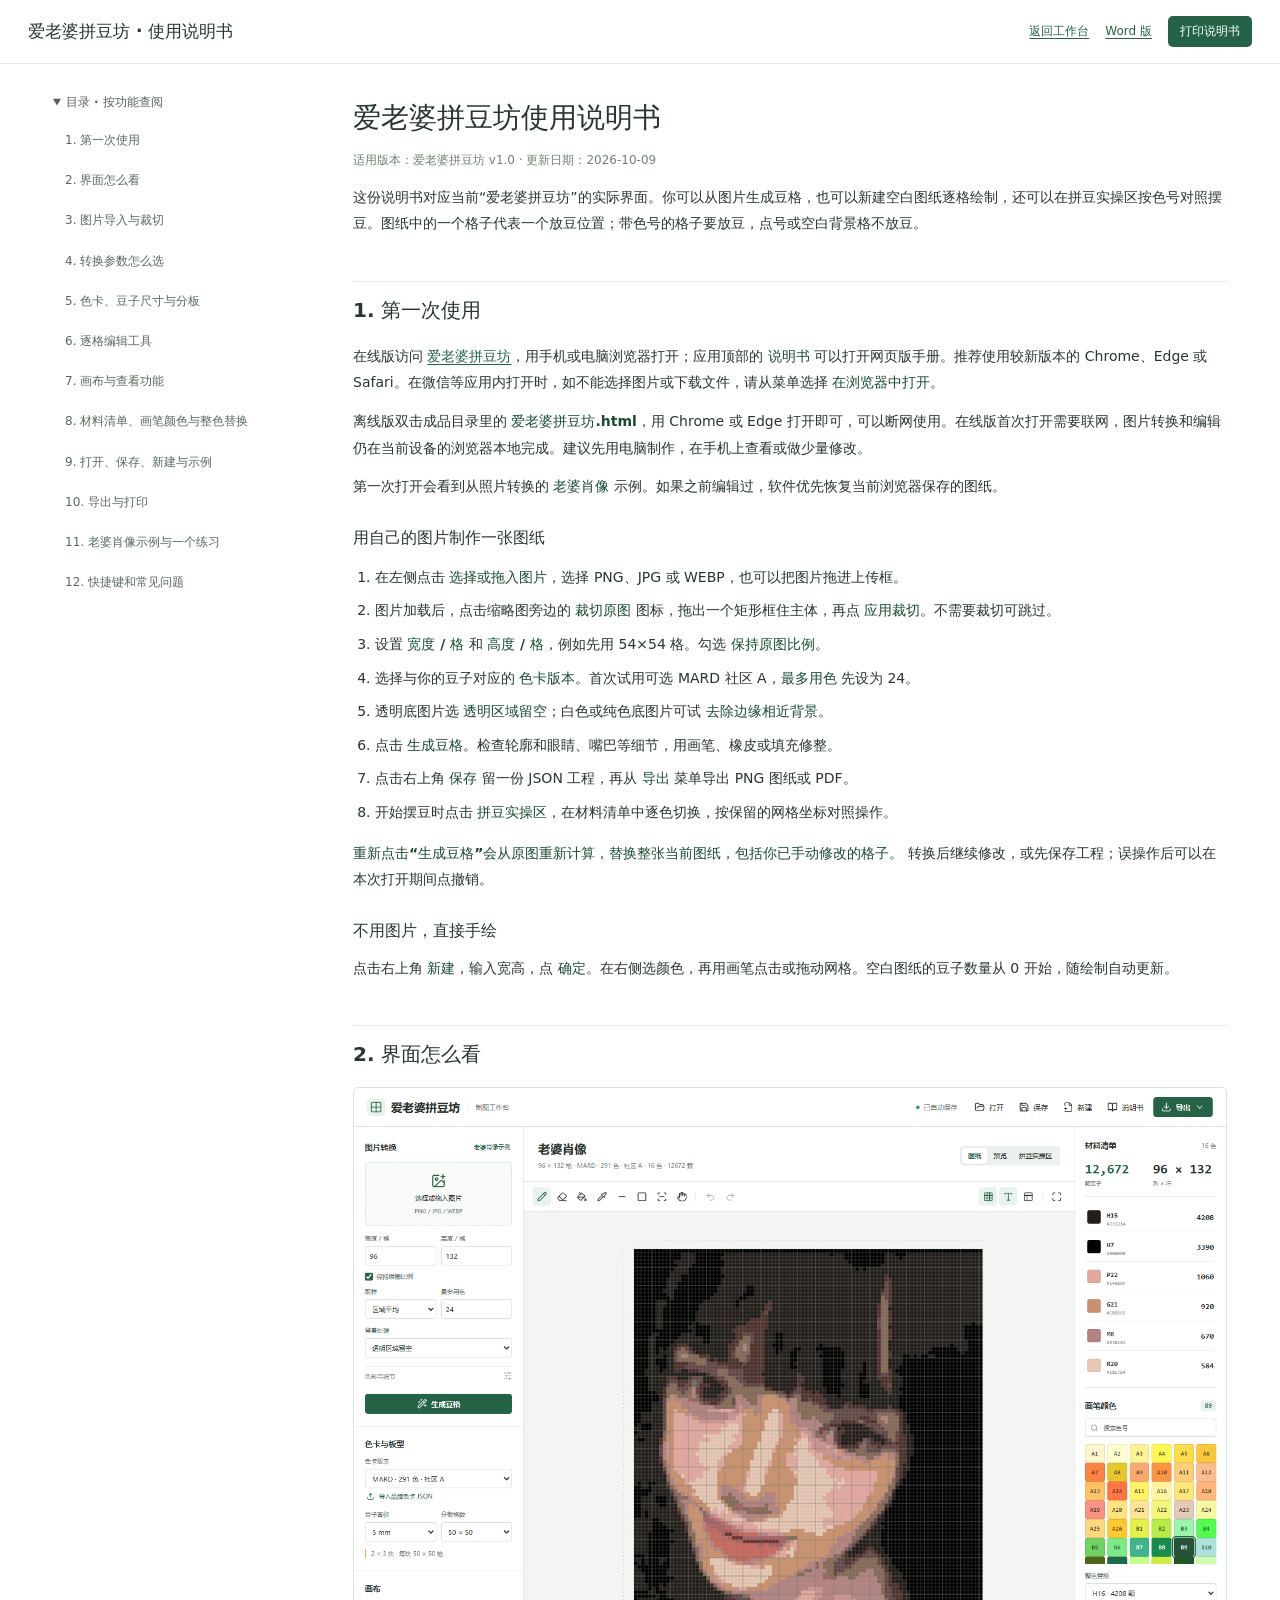
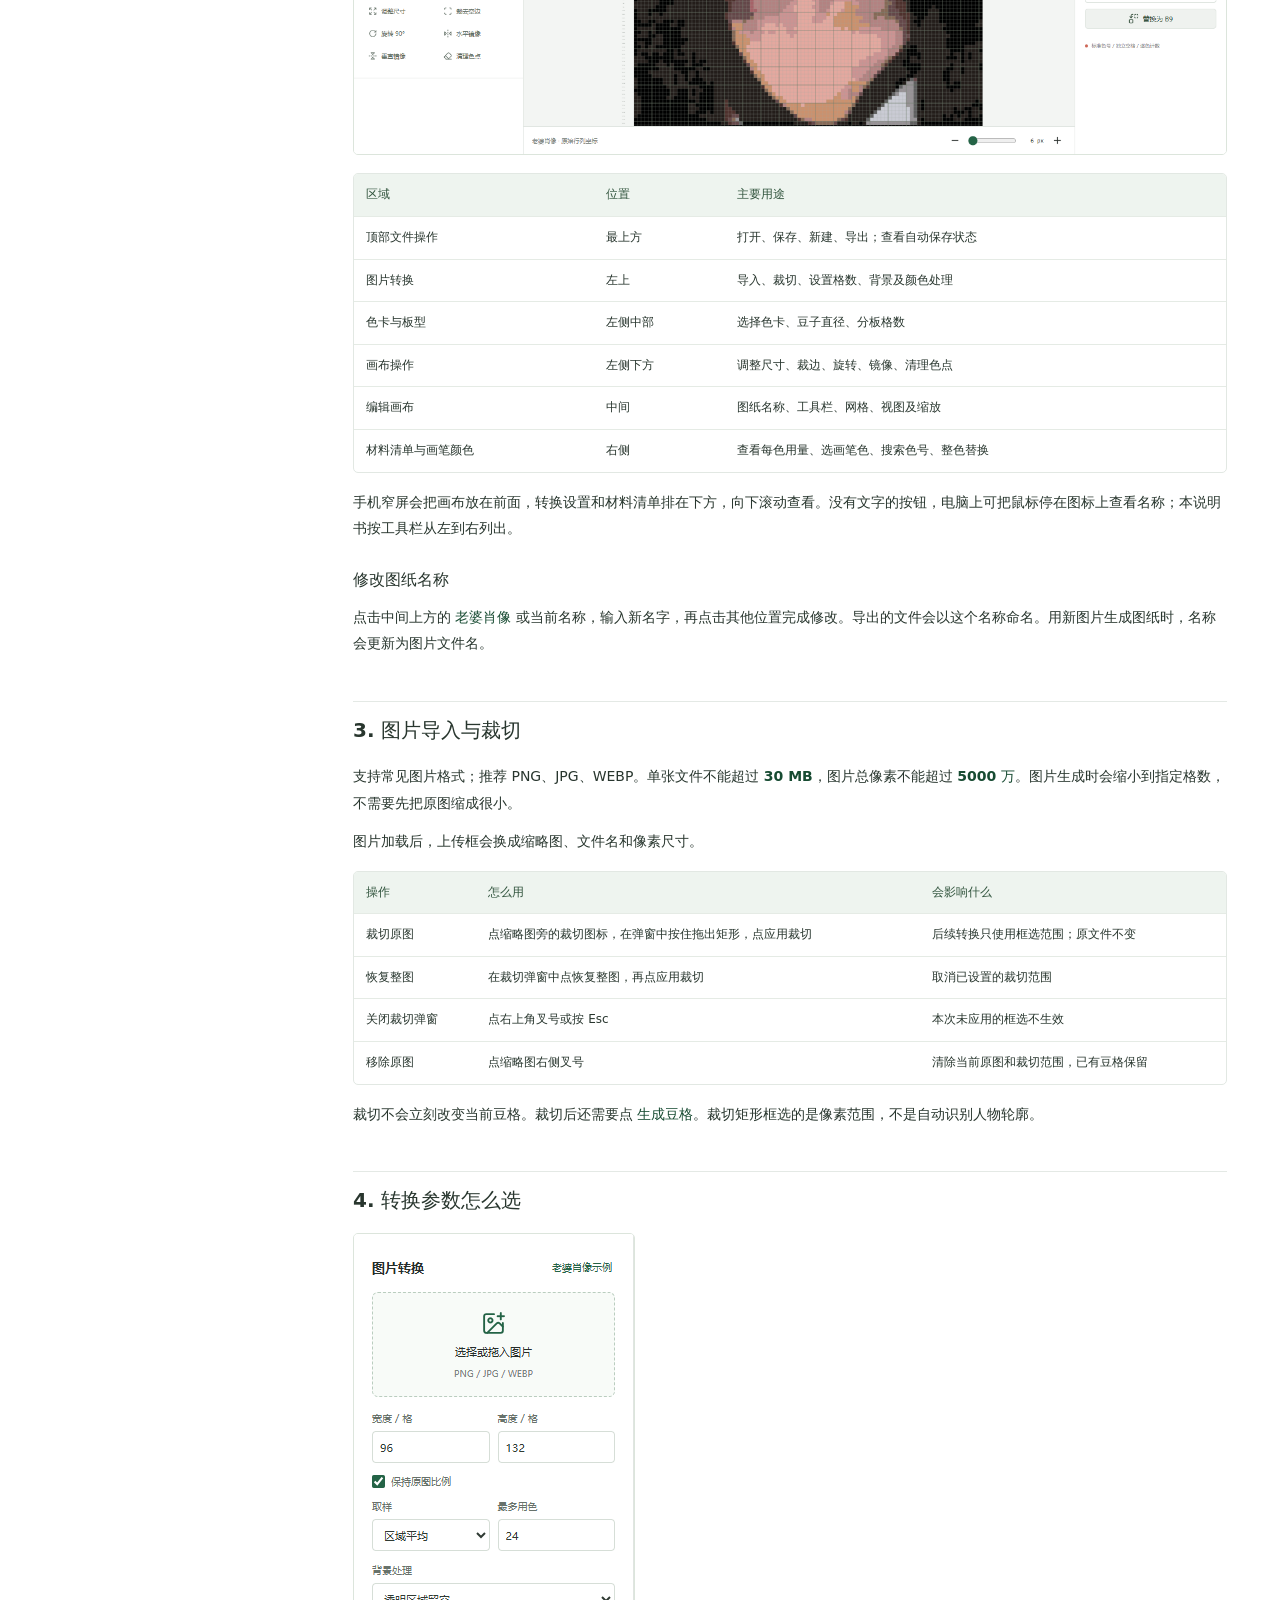
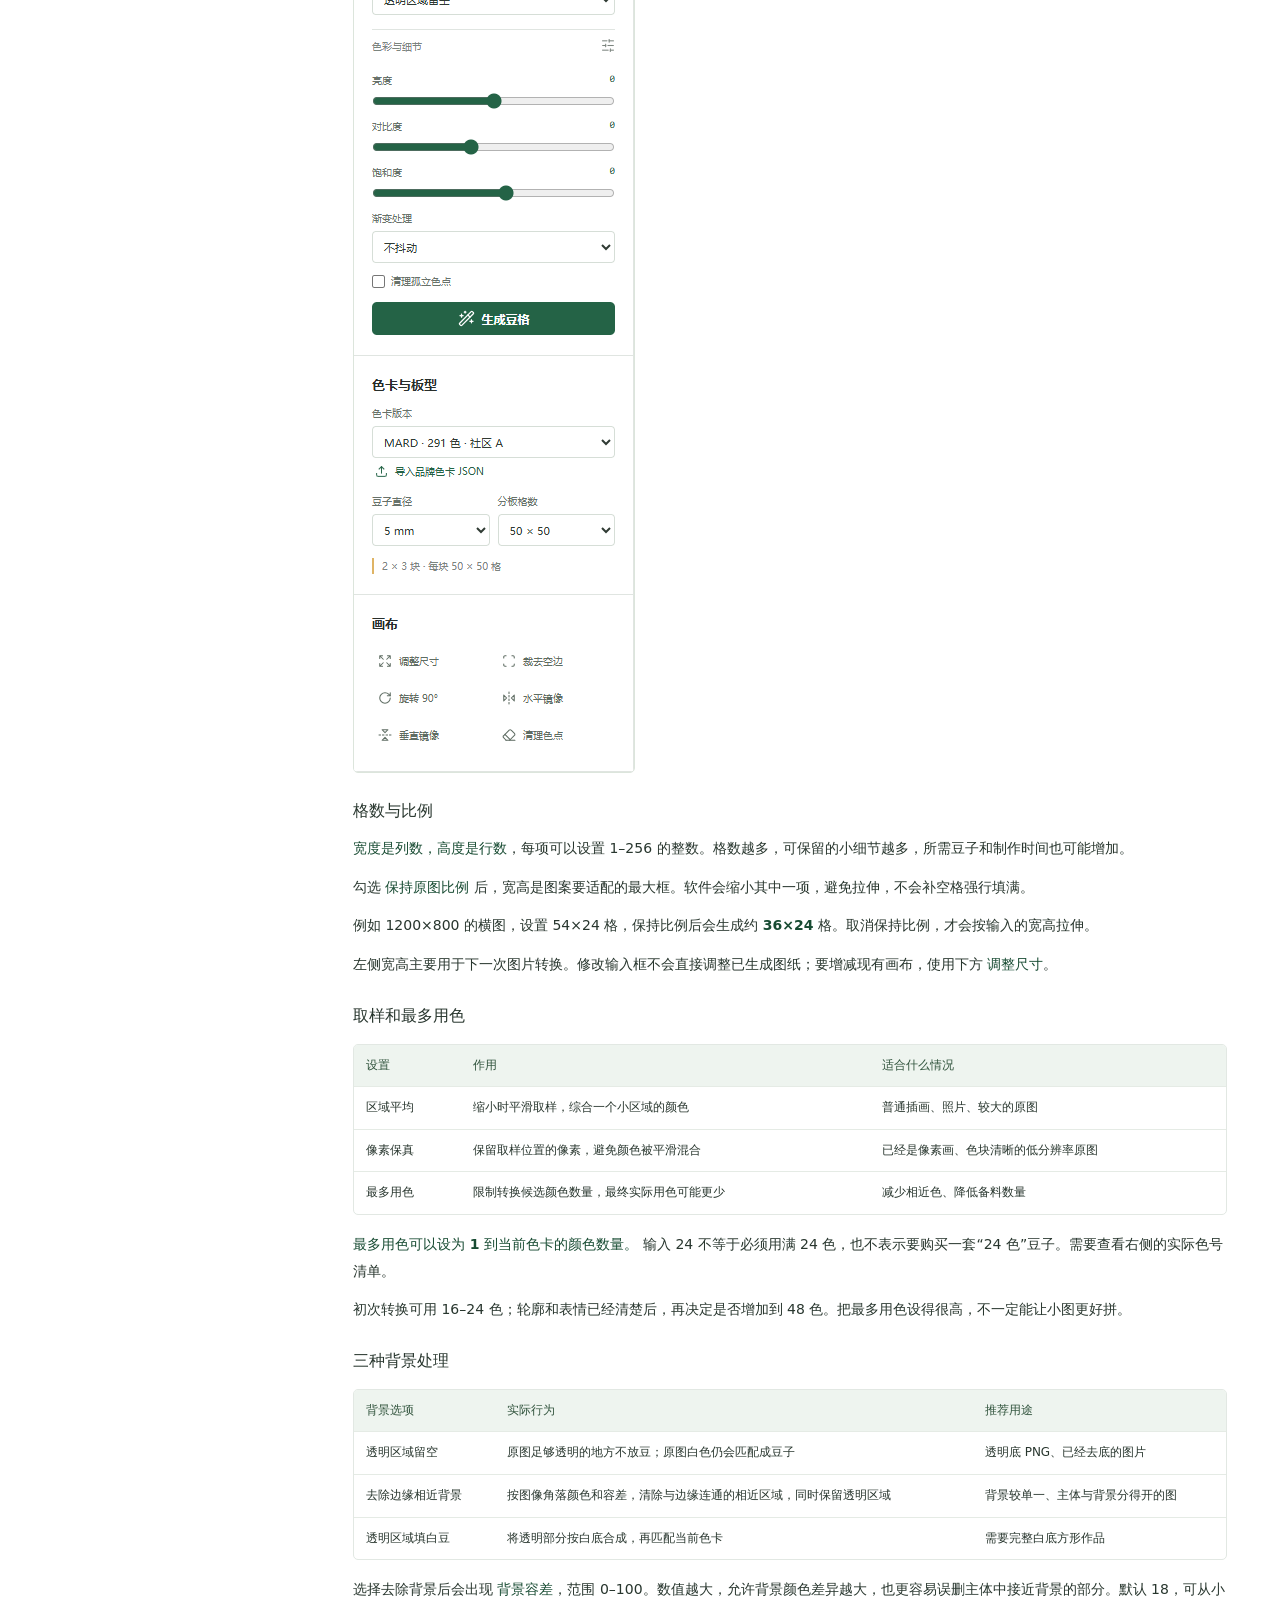
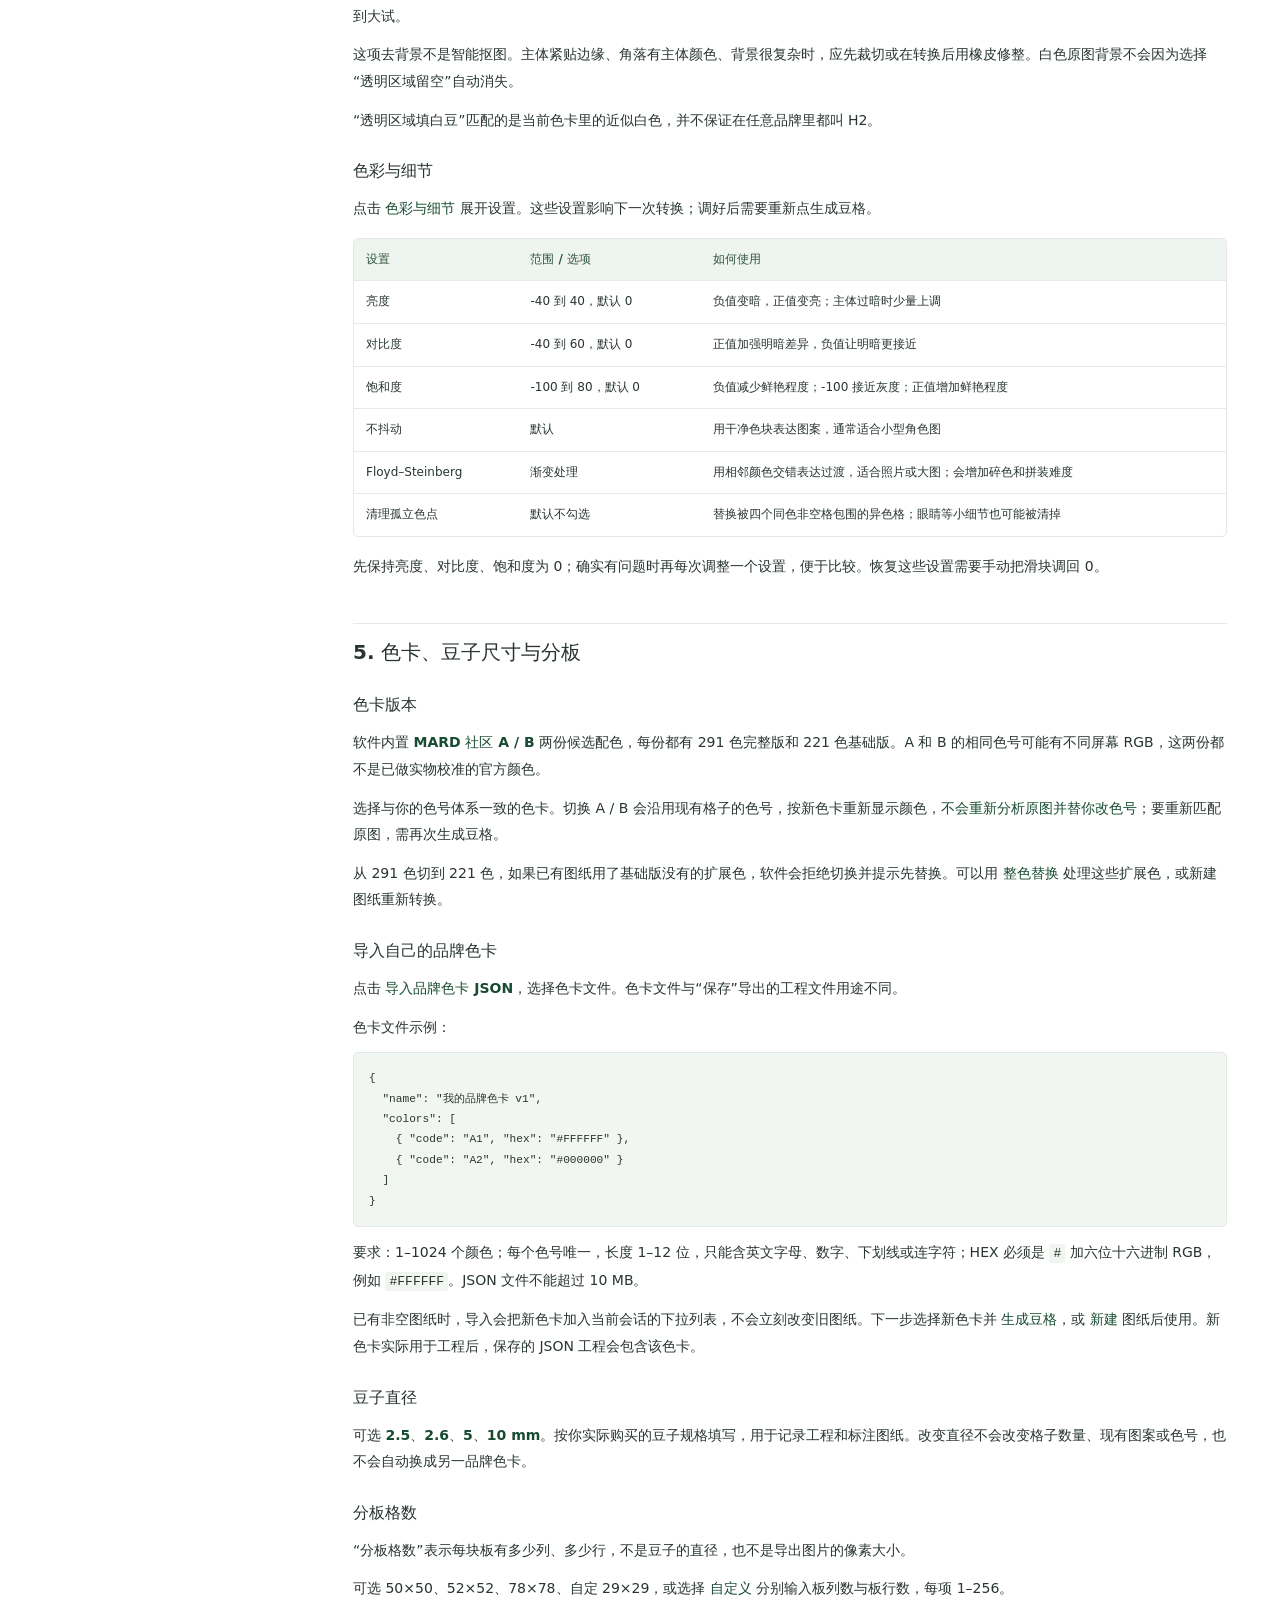
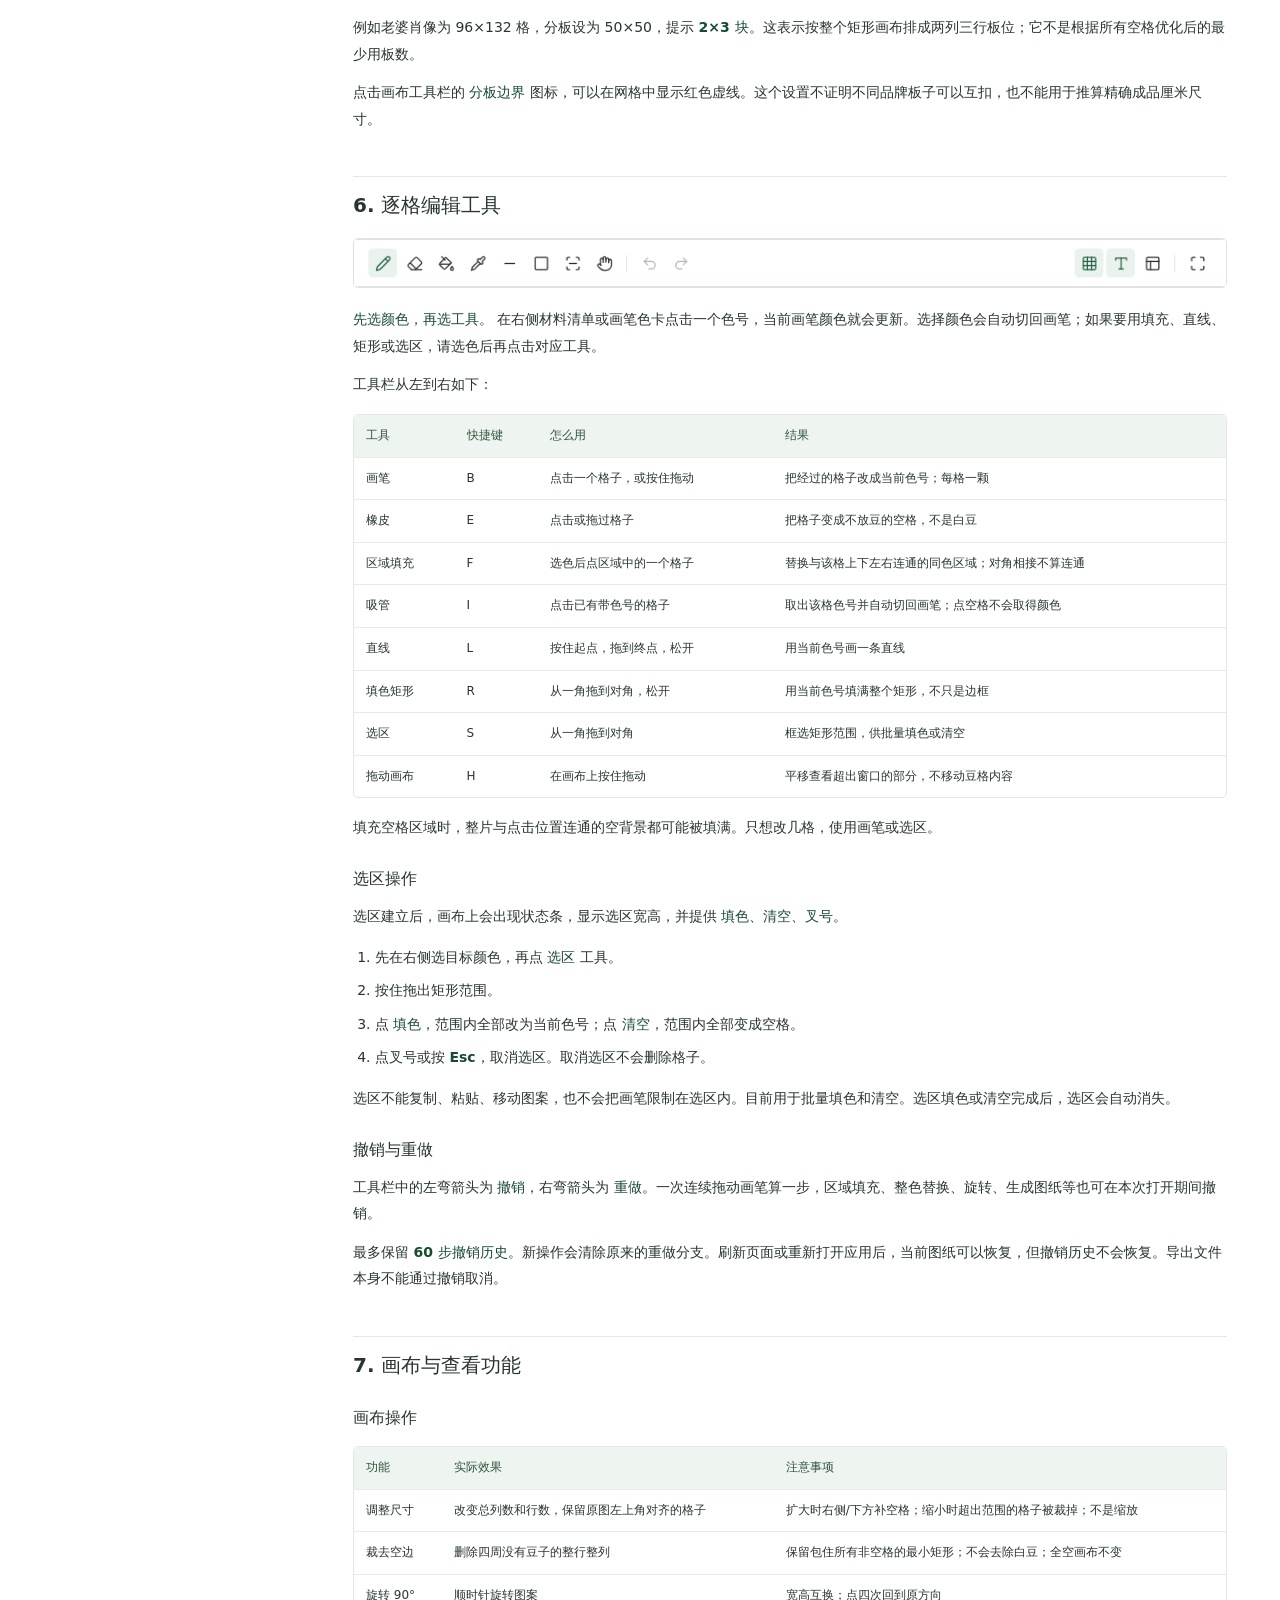
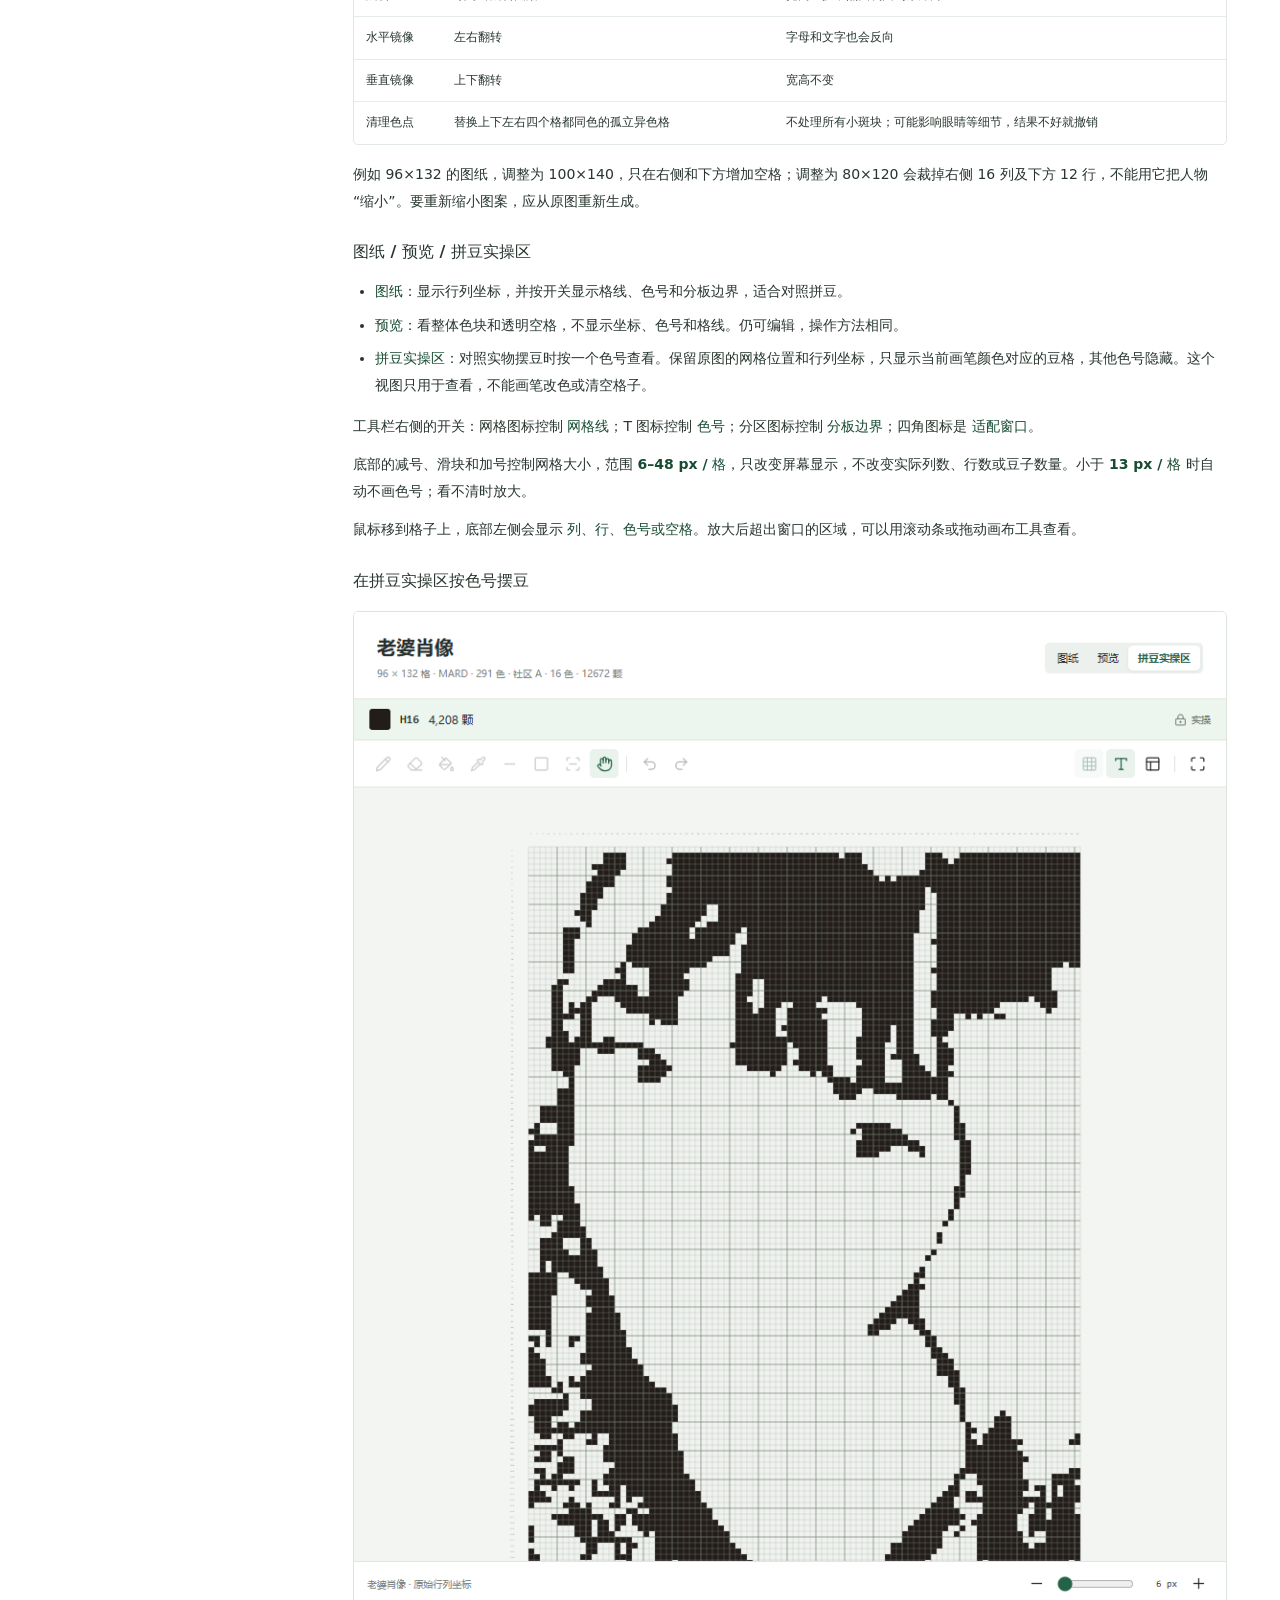
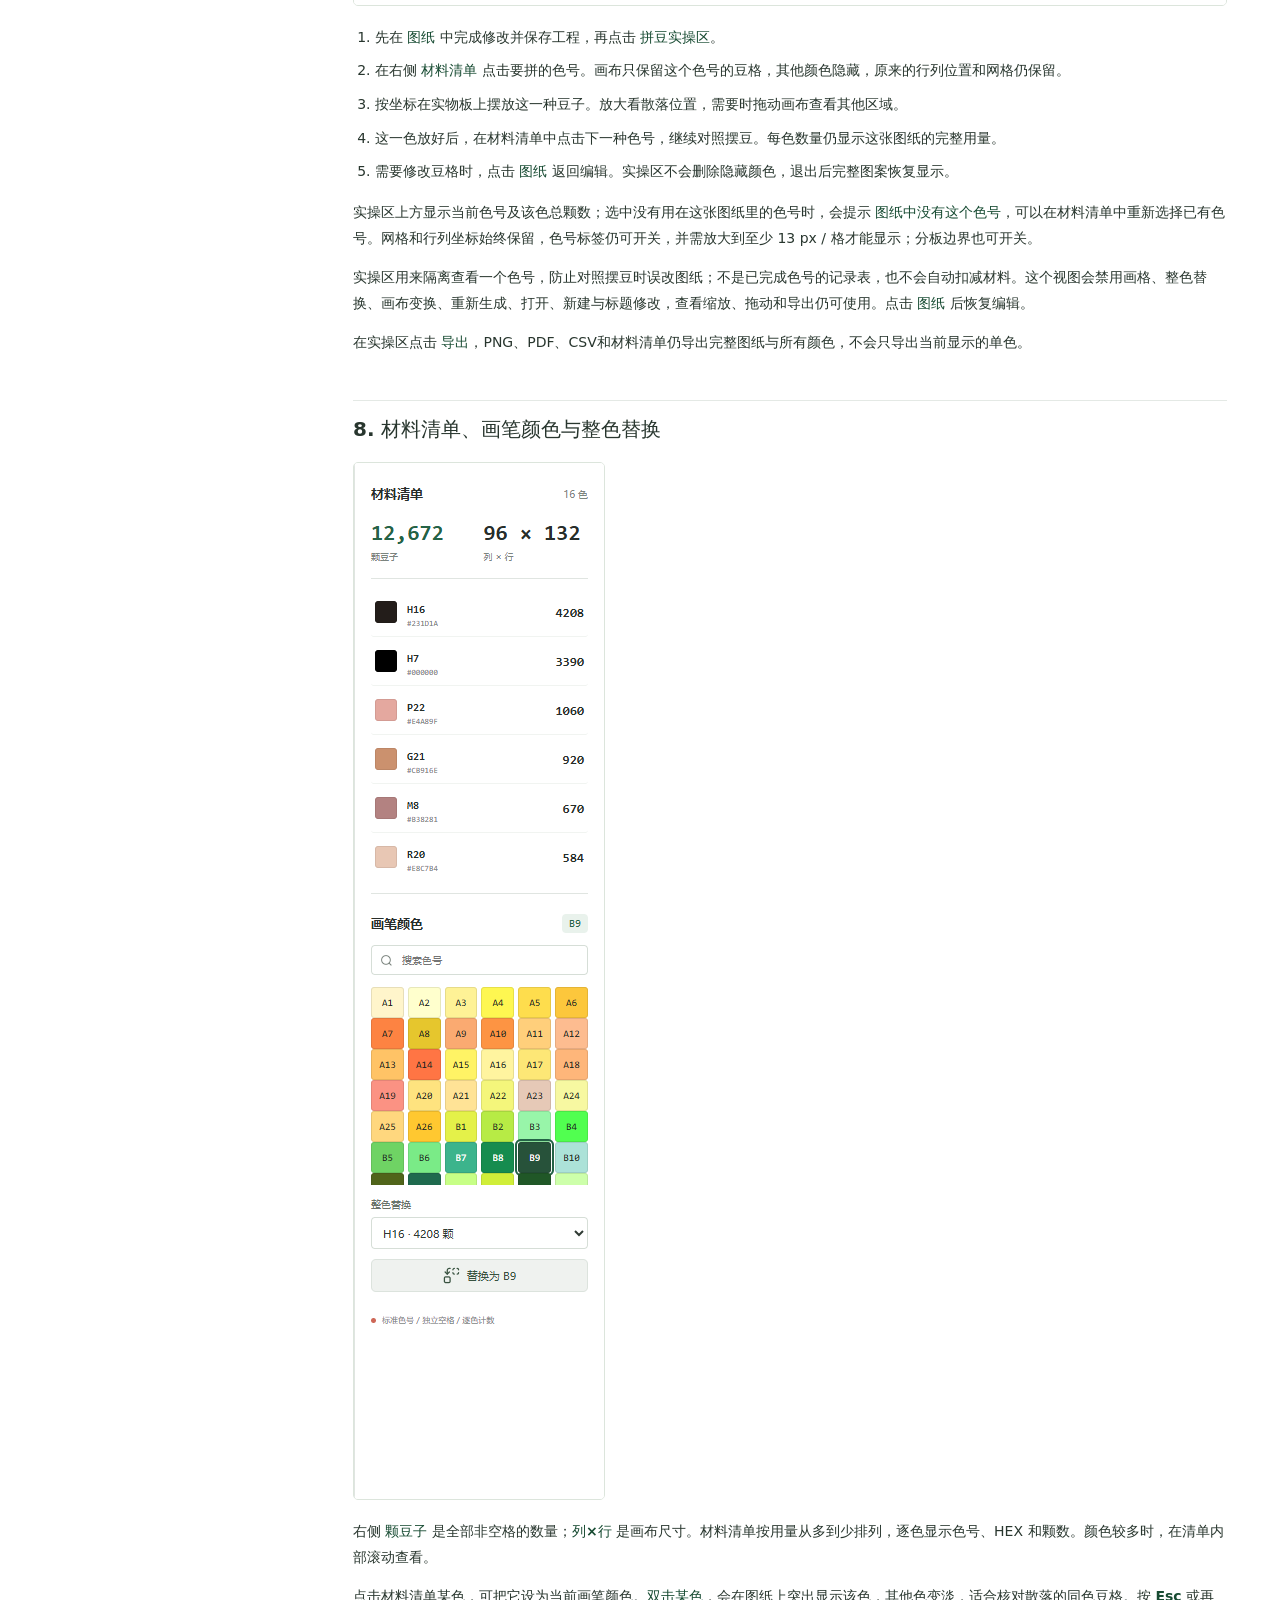
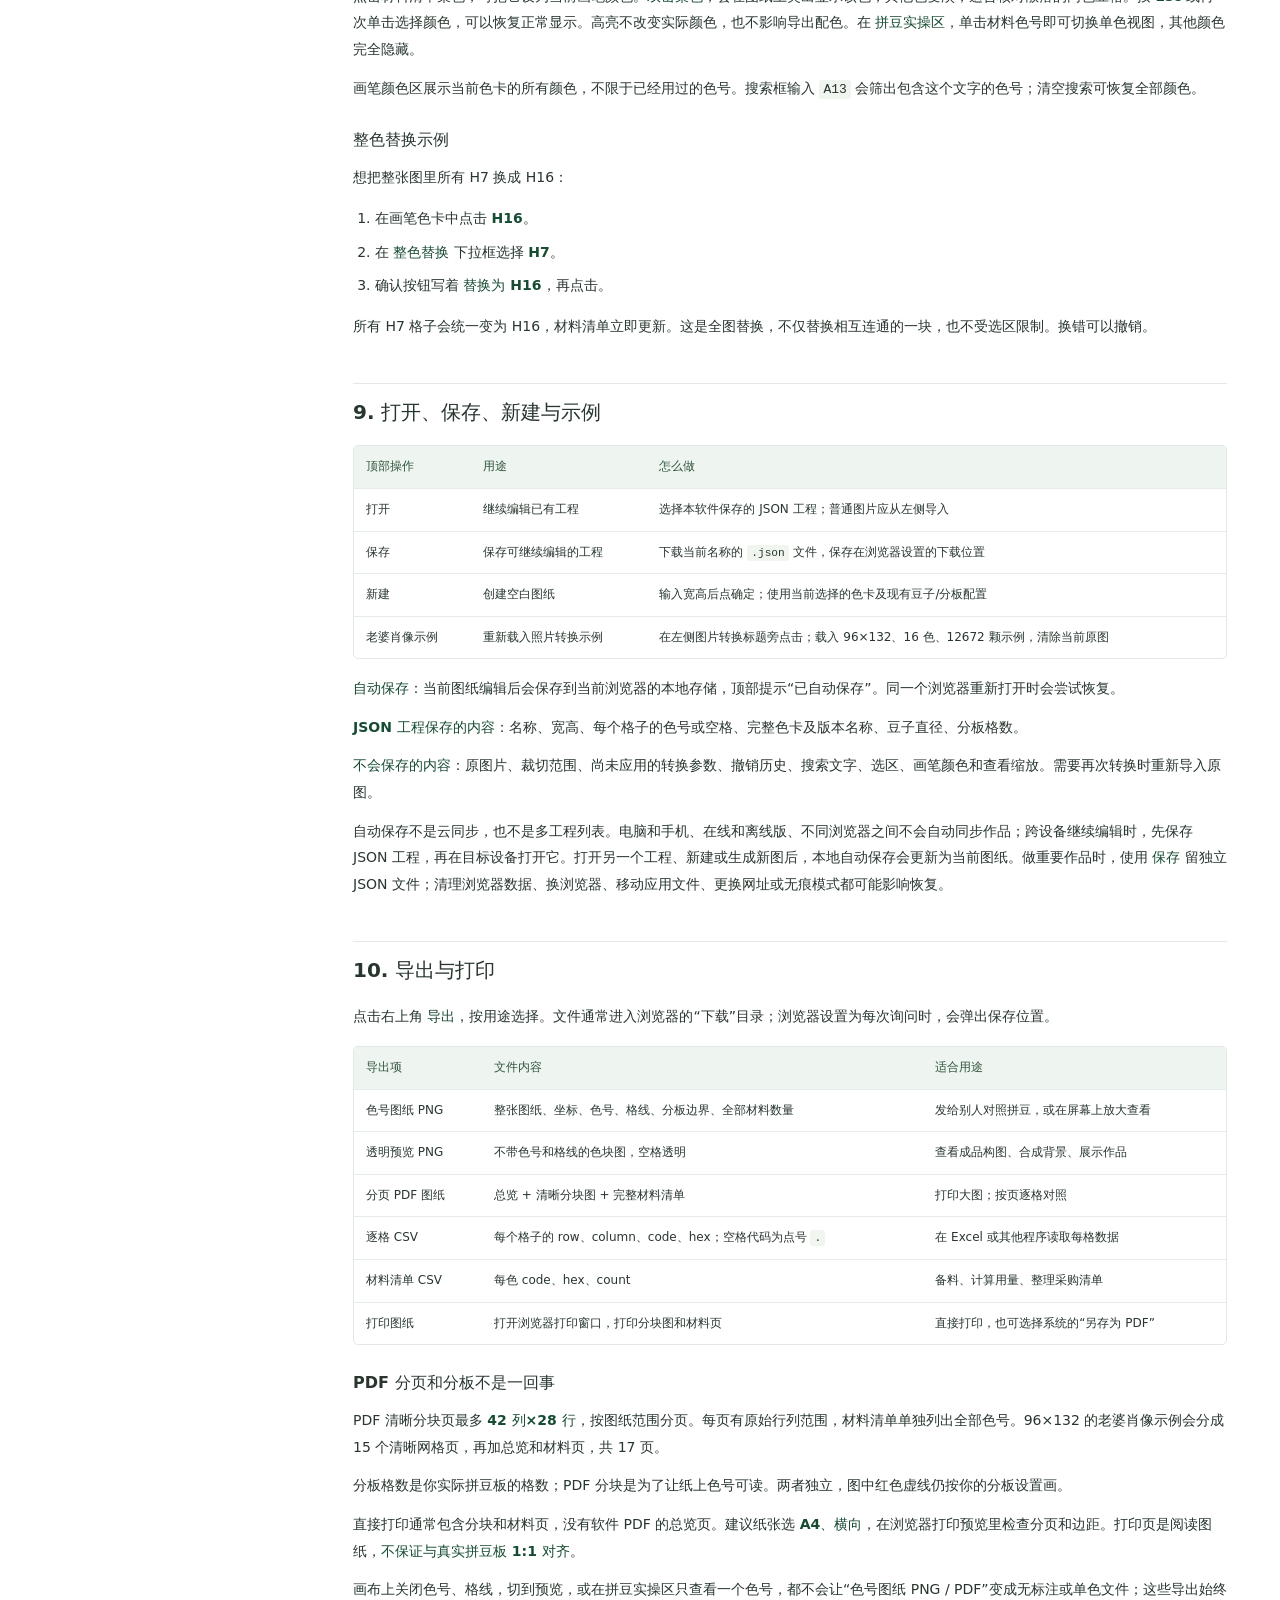
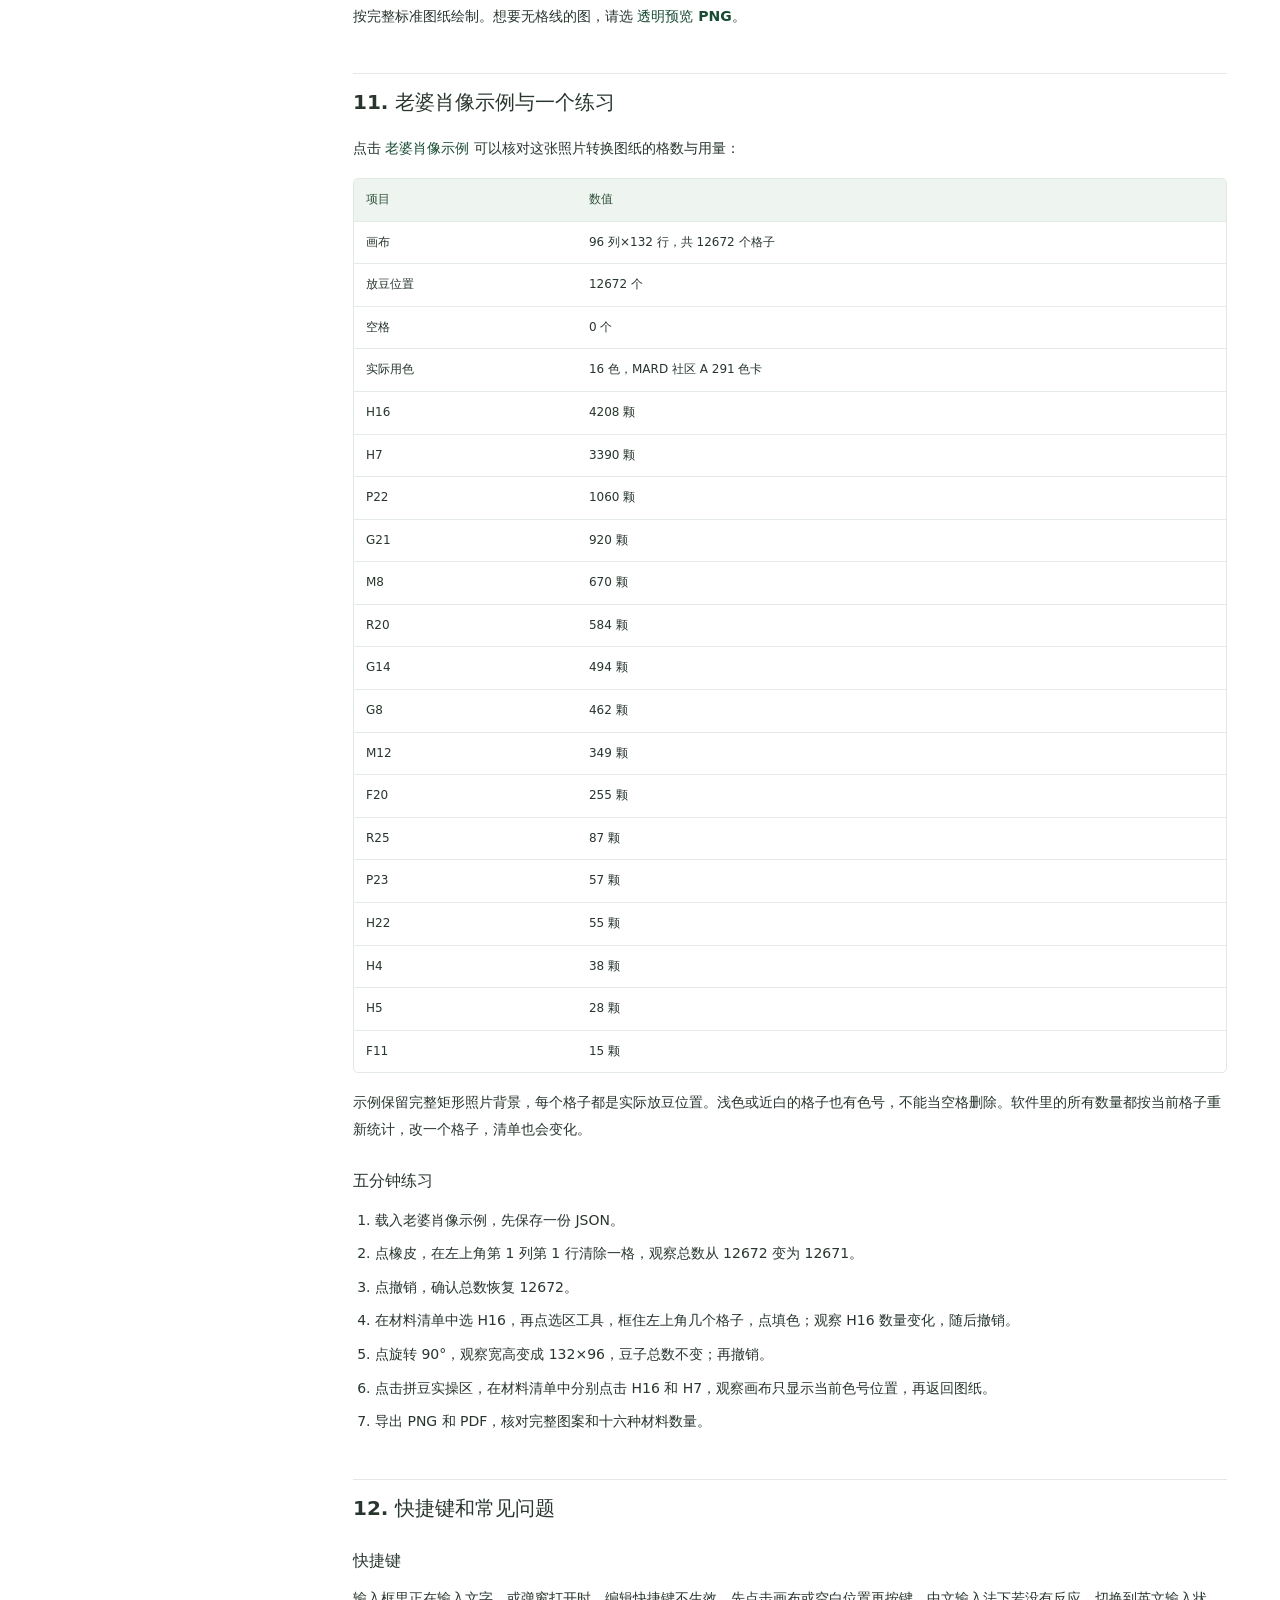
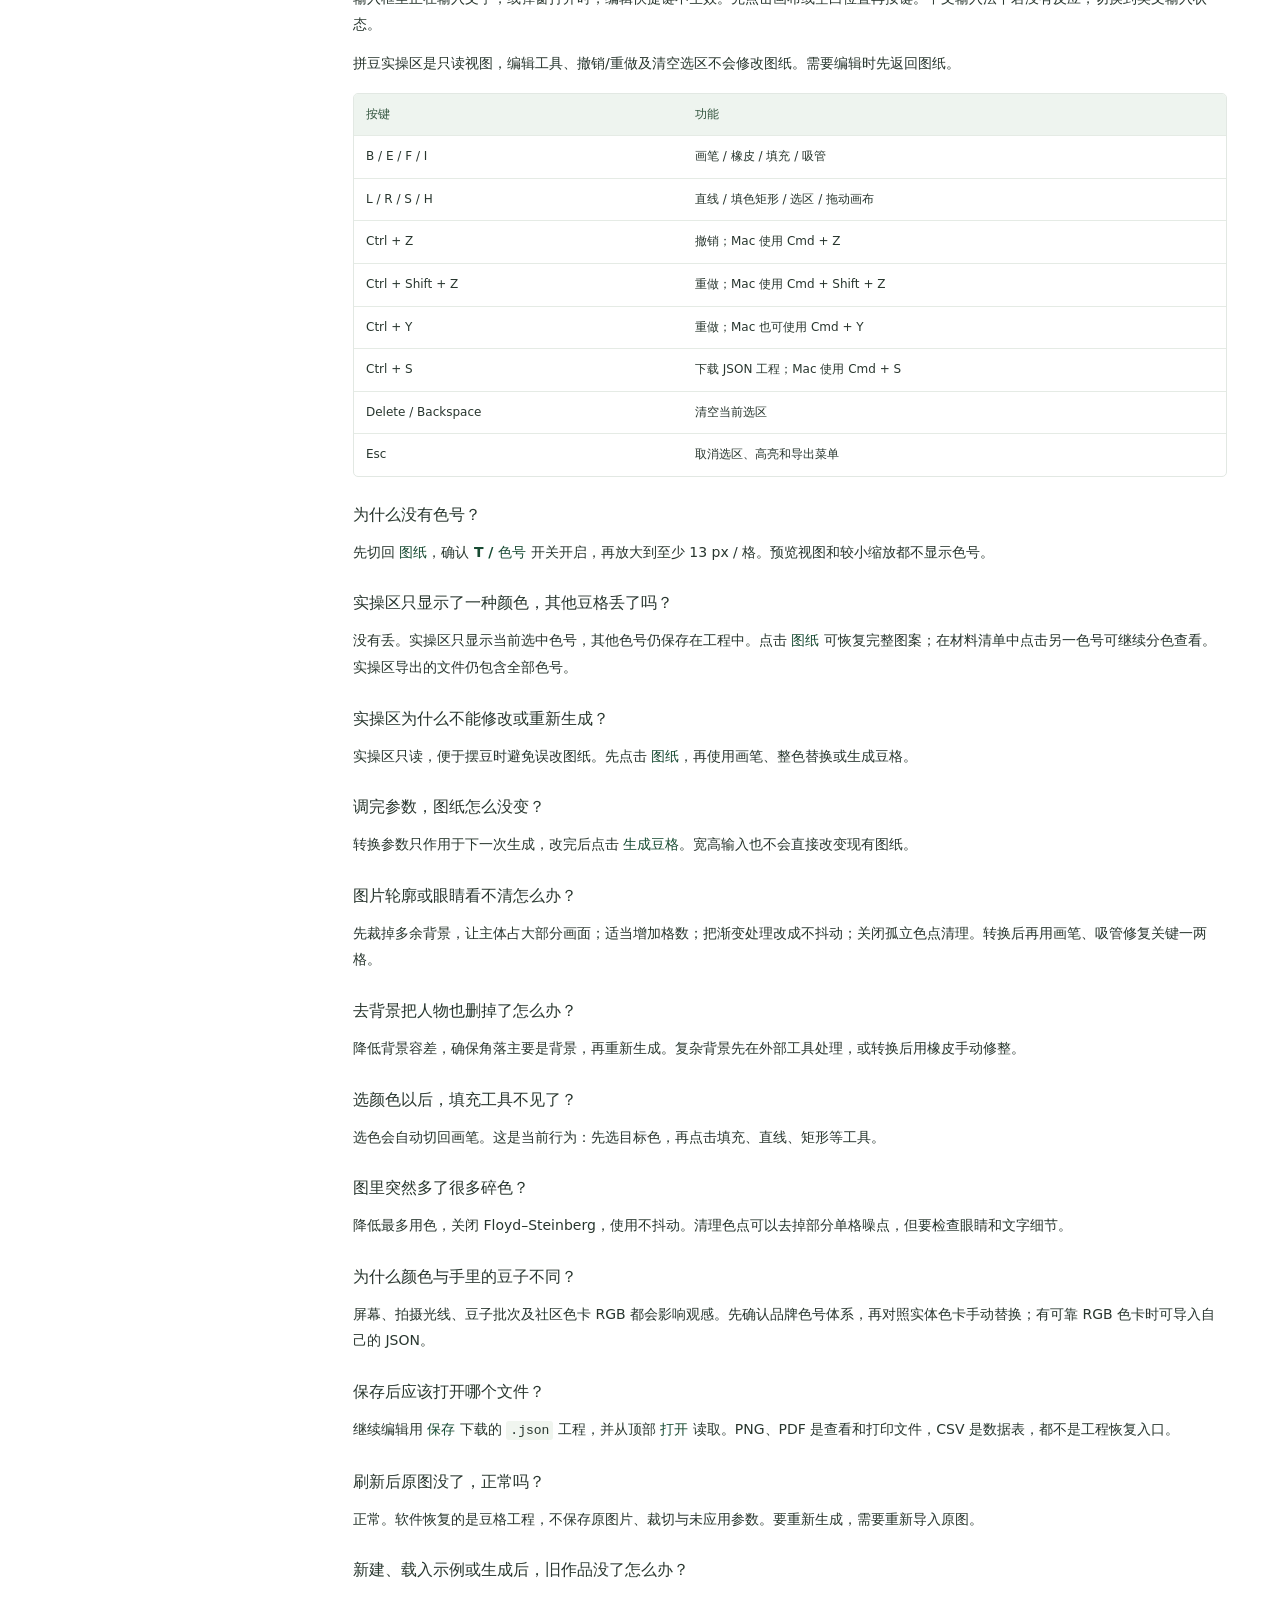
==== commit 2be33323: "爱老婆拼豆坊：新增拼豆实操区和肖像示例，更新说明书" ====
--- a/manual.html
+++ b/manual.html
@@ -1,16 +1,16 @@
 <!doctype html>
-<html lang="zh-CN"><head><meta charset="UTF-8"><meta name="viewport" content="width=device-width,initial-scale=1"><title>拼豆工坊使用说明书</title>
+<html lang="zh-CN"><head><meta charset="UTF-8"><meta name="viewport" content="width=device-width,initial-scale=1"><title>爱老婆拼豆坊使用说明书</title>
 <style>
 :root{font-family:"Microsoft YaHei",system-ui,sans-serif;color:#28362e;background:#fff;font-synthesis:none}*{box-sizing:border-box;letter-spacing:0}body{margin:0}a{color:#246346;text-underline-offset:3px}header{position:sticky;top:0;z-index:4;background:#ffffffee;backdrop-filter:blur(8px);border-bottom:1px solid #e1e8e2;padding:16px 28px;display:flex;justify-content:space-between;align-items:center;gap:20px}header strong{font-size:17px}header div{display:flex;gap:16px;align-items:center}header a,header button{font-size:12px}button{background:#246346;color:#fff;border:0;padding:7px 12px;border-radius:5px;cursor:pointer}main{max-width:1230px;margin:auto;display:grid;grid-template-columns:255px minmax(0,1fr);gap:45px;padding:30px 28px 80px}nav{position:sticky;top:91px;align-self:start;max-height:calc(100vh - 120px);overflow:auto;font-size:12px}nav summary{font-weight:700;color:#54625a;font-size:12px;cursor:pointer;margin-bottom:13px}nav ul{list-style:none;padding:0;margin:0}nav li{margin-bottom:4px}nav a{display:block;padding:7px 10px;color:#59695d;text-decoration:none;border-left:2px solid transparent;line-height:1.6}nav a:hover{border-left-color:#246346;background:#edf5ee;color:#246346}article{min-width:0;line-height:1.9;font-size:14px}h1{font-size:28px;line-height:1.35;margin:5px 0 10px}h1+p{font-size:12px;color:#758075}h2{font-size:20px;line-height:1.45;margin:44px 0 18px;padding-top:14px;border-top:1px solid #e4e9e5;scroll-margin-top:90px}h3{font-size:16px;line-height:1.5;margin:26px 0 12px}p{margin:12px 0}li{margin:7px 0}ol,ul{padding-left:22px}article strong{color:#174b32}article img{display:block;max-width:100%;height:auto;border:1px solid #dce5dc;border-radius:5px;margin:18px 0;background:#f5f8f5}article img[alt="图片转换和画布设置"]{max-width:360px}article img[alt="材料清单与画笔颜色"]{max-width:340px}.table-scroll{overflow:auto;margin:16px 0;border:1px solid #e2e8e3;border-radius:5px}table{border-collapse:collapse;width:100%;font-size:12px;min-width:460px}th{text-align:left;background:#eef4ef;font-weight:600;color:#31543d}th,td{padding:10px 12px;border-bottom:1px solid #e5ebe5;vertical-align:top;line-height:1.8}tr:last-child td{border-bottom:0}tr:nth-child(even)td{background:#fbfcfb}pre{background:#f2f6f2;border:1px solid #e1e8e0;border-radius:5px;padding:15px;overflow:auto;font-size:12px;line-height:1.7}code{font-family:Consolas,monospace;font-size:.93em}p code,li code,td code{background:#f0f5ef;padding:2px 4px;border-radius:3px}footer{font-size:11px;color:#7c867c;margin-top:40px;padding-top:20px;border-top:1px solid #e1e8e0}a:focus-visible,button:focus-visible,summary:focus-visible{outline:2px solid #308760;outline-offset:3px}@media(max-width:800px){main{grid-template-columns:1fr;gap:18px;padding:20px 18px 60px}nav{position:static;max-height:none}nav ul{display:grid;grid-template-columns:1fr 1fr}nav a{font-size:11px;padding:5px 7px}header{padding:13px 18px}header strong{font-size:15px}header div{gap:10px}h1{font-size:24px}h2{font-size:18px;margin-top:32px}article{font-size:13px}.table-scroll table{min-width:480px}}@media print{header,nav{display:none}main{display:block;padding:0;max-width:none}article{font-size:10pt;line-height:1.65}h1{font-size:22pt}h2{font-size:15pt;break-before:auto;break-after:avoid;margin-top:25px}h3{break-after:avoid;font-size:12pt}p,li{orphans:3;widows:3}article img{max-height:190mm;object-fit:contain;object-position:left}table{min-width:0!important;font-size:9pt}.table-scroll{overflow:visible;break-inside:auto}tr{break-inside:avoid}pre{white-space:pre-wrap;font-size:9pt}footer{display:none}@page{size:A4;margin:16mm}}
 @media(max-width:480px){header{flex-wrap:wrap;gap:9px}header div{width:100%;justify-content:flex-end}h2{scroll-margin-top:120px}}
-</style></head><body><header><strong>拼豆工坊 · 使用说明书</strong><div><a href="index.html">返回工作台</a><a href="manual.docx" download>Word 版</a><button onclick="window.print()">打印说明书</button></div></header>
-<main><nav aria-label="说明书目录"><details open><summary>目录 · 按功能查阅</summary><ul><li><a href="#section-1">1. 第一次使用</a></li><li><a href="#section-2">2. 界面怎么看</a></li><li><a href="#section-3">3. 图片导入与裁切</a></li><li><a href="#section-4">4. 转换参数怎么选</a></li><li><a href="#section-5">5. 色卡、豆子尺寸与分板</a></li><li><a href="#section-6">6. 逐格编辑工具</a></li><li><a href="#section-7">7. 画布与查看功能</a></li><li><a href="#section-8">8. 材料清单、画笔颜色与整色替换</a></li><li><a href="#section-9">9. 打开、保存、新建与示例</a></li><li><a href="#section-10">10. 导出与打印</a></li><li><a href="#section-11">11. 芮小鸡标准与一个练习</a></li><li><a href="#section-12">12. 快捷键和常见问题</a></li></ul></details></nav><article><h1>拼豆工坊使用说明书</h1>
-<p>适用版本：拼豆工坊 v1.0 · 更新日期：2026-10-09</p>
-<p>这份说明书对应当前“拼豆工坊”的实际界面。你可以从图片生成豆格，也可以新建空白图纸逐格绘制。图纸中的一个格子代表一个放豆位置；带色号的格子要放豆，点号或空白背景格不放豆。</p>
+</style></head><body><header><strong>爱老婆拼豆坊 · 使用说明书</strong><div><a href="index.html">返回工作台</a><a href="manual.docx" download>Word 版</a><button onclick="window.print()">打印说明书</button></div></header>
+<main><nav aria-label="说明书目录"><details open><summary>目录 · 按功能查阅</summary><ul><li><a href="#section-1">1. 第一次使用</a></li><li><a href="#section-2">2. 界面怎么看</a></li><li><a href="#section-3">3. 图片导入与裁切</a></li><li><a href="#section-4">4. 转换参数怎么选</a></li><li><a href="#section-5">5. 色卡、豆子尺寸与分板</a></li><li><a href="#section-6">6. 逐格编辑工具</a></li><li><a href="#section-7">7. 画布与查看功能</a></li><li><a href="#section-8">8. 材料清单、画笔颜色与整色替换</a></li><li><a href="#section-9">9. 打开、保存、新建与示例</a></li><li><a href="#section-10">10. 导出与打印</a></li><li><a href="#section-11">11. 老婆肖像示例与一个练习</a></li><li><a href="#section-12">12. 快捷键和常见问题</a></li></ul></details></nav><article><h1>爱老婆拼豆坊使用说明书</h1>
+<p>适用版本：爱老婆拼豆坊 v1.0 · 更新日期：2026-10-09</p>
+<p>这份说明书对应当前“爱老婆拼豆坊”的实际界面。你可以从图片生成豆格，也可以新建空白图纸逐格绘制，还可以在拼豆实操区按色号对照摆豆。图纸中的一个格子代表一个放豆位置；带色号的格子要放豆，点号或空白背景格不放豆。</p>
 <h2 id="section-1">1. 第一次使用</h2>
-<p>在线版直接点击拼豆工坊网址，用手机或电脑浏览器打开；应用顶部的 <strong>说明书</strong> 可以打开网页版手册。推荐使用较新版本的 Chrome、Edge 或 Safari。在微信等应用内打开时，如不能选择图片或下载文件，请从菜单选择 <strong>在浏览器中打开</strong>。</p>
-<p>离线版双击成品目录里的 <strong>拼豆工坊.html</strong>，用 Chrome 或 Edge 打开即可，可以断网使用。在线版首次打开需要联网，图片转换和编辑仍在当前设备的浏览器本地完成。建议先用电脑制作，在手机上查看或做少量修改。</p>
-<p>第一次打开会看到芮小鸡示例。如果之前编辑过，软件优先恢复当前浏览器保存的图纸。</p>
+<p>在线版访问 <a href="https://520lp1314.github.io/">爱老婆拼豆坊</a>，用手机或电脑浏览器打开；应用顶部的 <strong>说明书</strong> 可以打开网页版手册。推荐使用较新版本的 Chrome、Edge 或 Safari。在微信等应用内打开时，如不能选择图片或下载文件，请从菜单选择 <strong>在浏览器中打开</strong>。</p>
+<p>离线版双击成品目录里的 <strong>爱老婆拼豆坊.html</strong>，用 Chrome 或 Edge 打开即可，可以断网使用。在线版首次打开需要联网，图片转换和编辑仍在当前设备的浏览器本地完成。建议先用电脑制作，在手机上查看或做少量修改。</p>
+<p>第一次打开会看到从照片转换的 <strong>老婆肖像</strong> 示例。如果之前编辑过，软件优先恢复当前浏览器保存的图纸。</p>
 <h3>用自己的图片制作一张图纸</h3>
 <ol>
 <li>在左侧点击 <strong>选择或拖入图片</strong>，选择 PNG、JPG 或 WEBP，也可以把图片拖进上传框。</li>
@@ -20,12 +20,13 @@
 <li>透明底图片选 <strong>透明区域留空</strong>；白色或纯色底图片可试 <strong>去除边缘相近背景</strong>。</li>
 <li>点击 <strong>生成豆格</strong>。检查轮廓和眼睛、嘴巴等细节，用画笔、橡皮或填充修整。</li>
 <li>点击右上角 <strong>保存</strong> 留一份 JSON 工程，再从 <strong>导出</strong> 菜单导出 PNG 图纸或 PDF。</li>
+<li>开始摆豆时点击 <strong>拼豆实操区</strong>，在材料清单中逐色切换，按保留的网格坐标对照操作。</li>
 </ol>
 <p><strong>重新点击“生成豆格”会从原图重新计算，替换整张当前图纸，包括你已手动修改的格子。</strong> 转换后继续修改，或先保存工程；误操作后可以在本次打开期间点撤销。</p>
 <h3>不用图片，直接手绘</h3>
 <p>点击右上角 <strong>新建</strong>，输入宽高，点 <strong>确定</strong>。在右侧选颜色，再用画笔点击或拖动网格。空白图纸的豆子数量从 0 开始，随绘制自动更新。</p>
 <h2 id="section-2">2. 界面怎么看</h2>
-<p><img src="[data-uri]" alt="拼豆工坊完整界面"></p>
+<p><img src="[data-uri]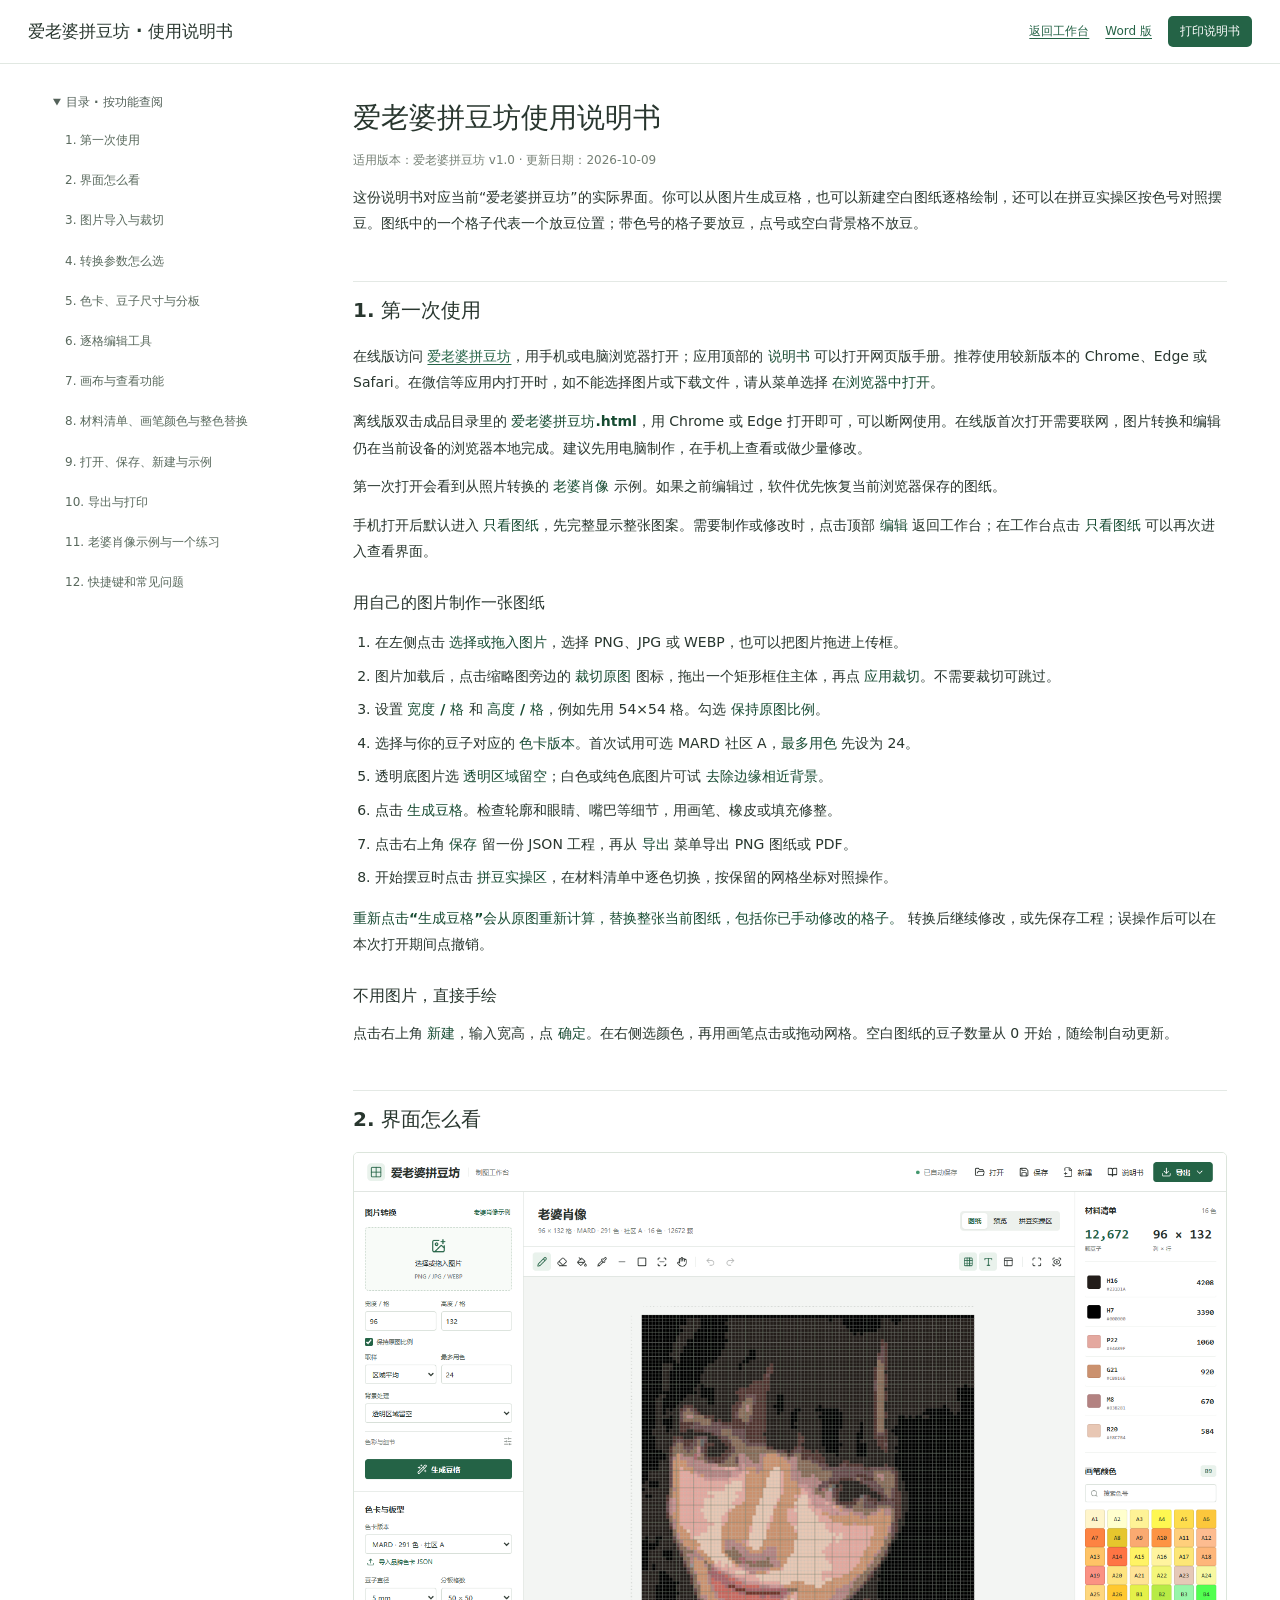
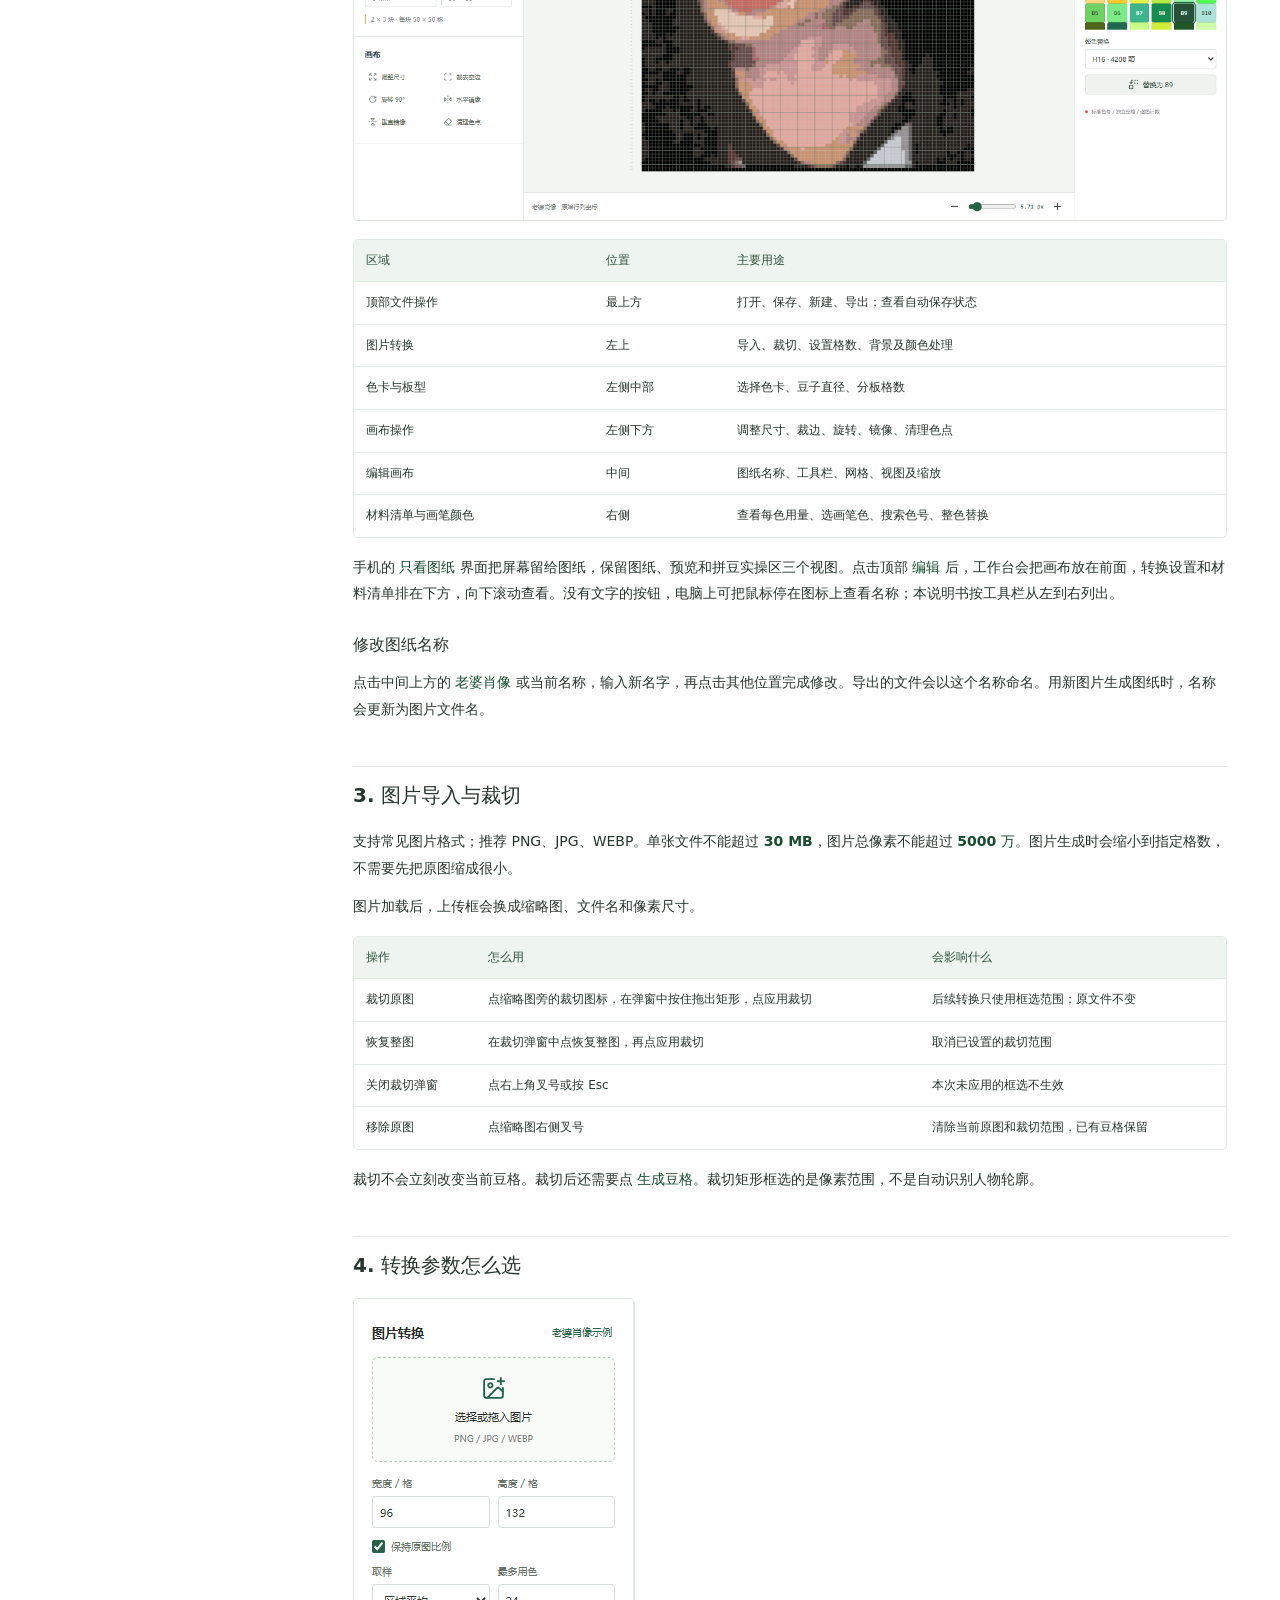
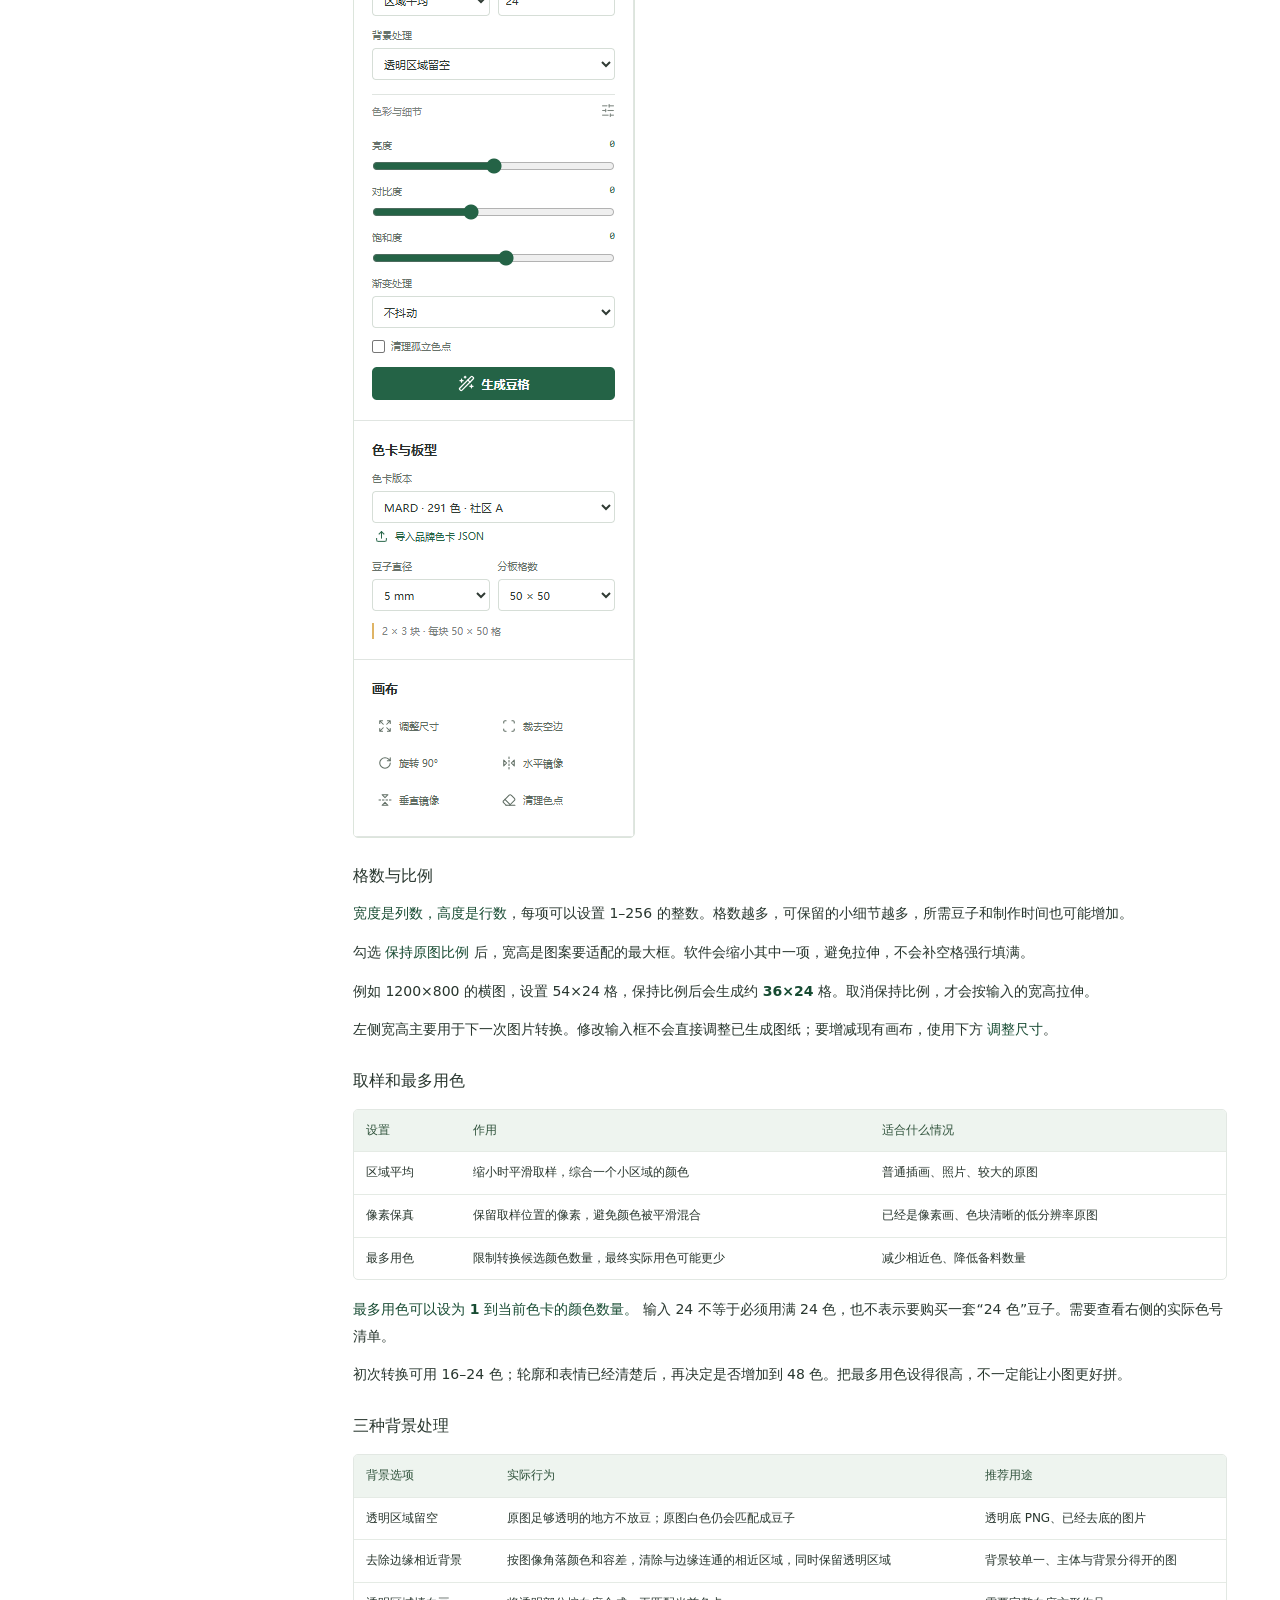
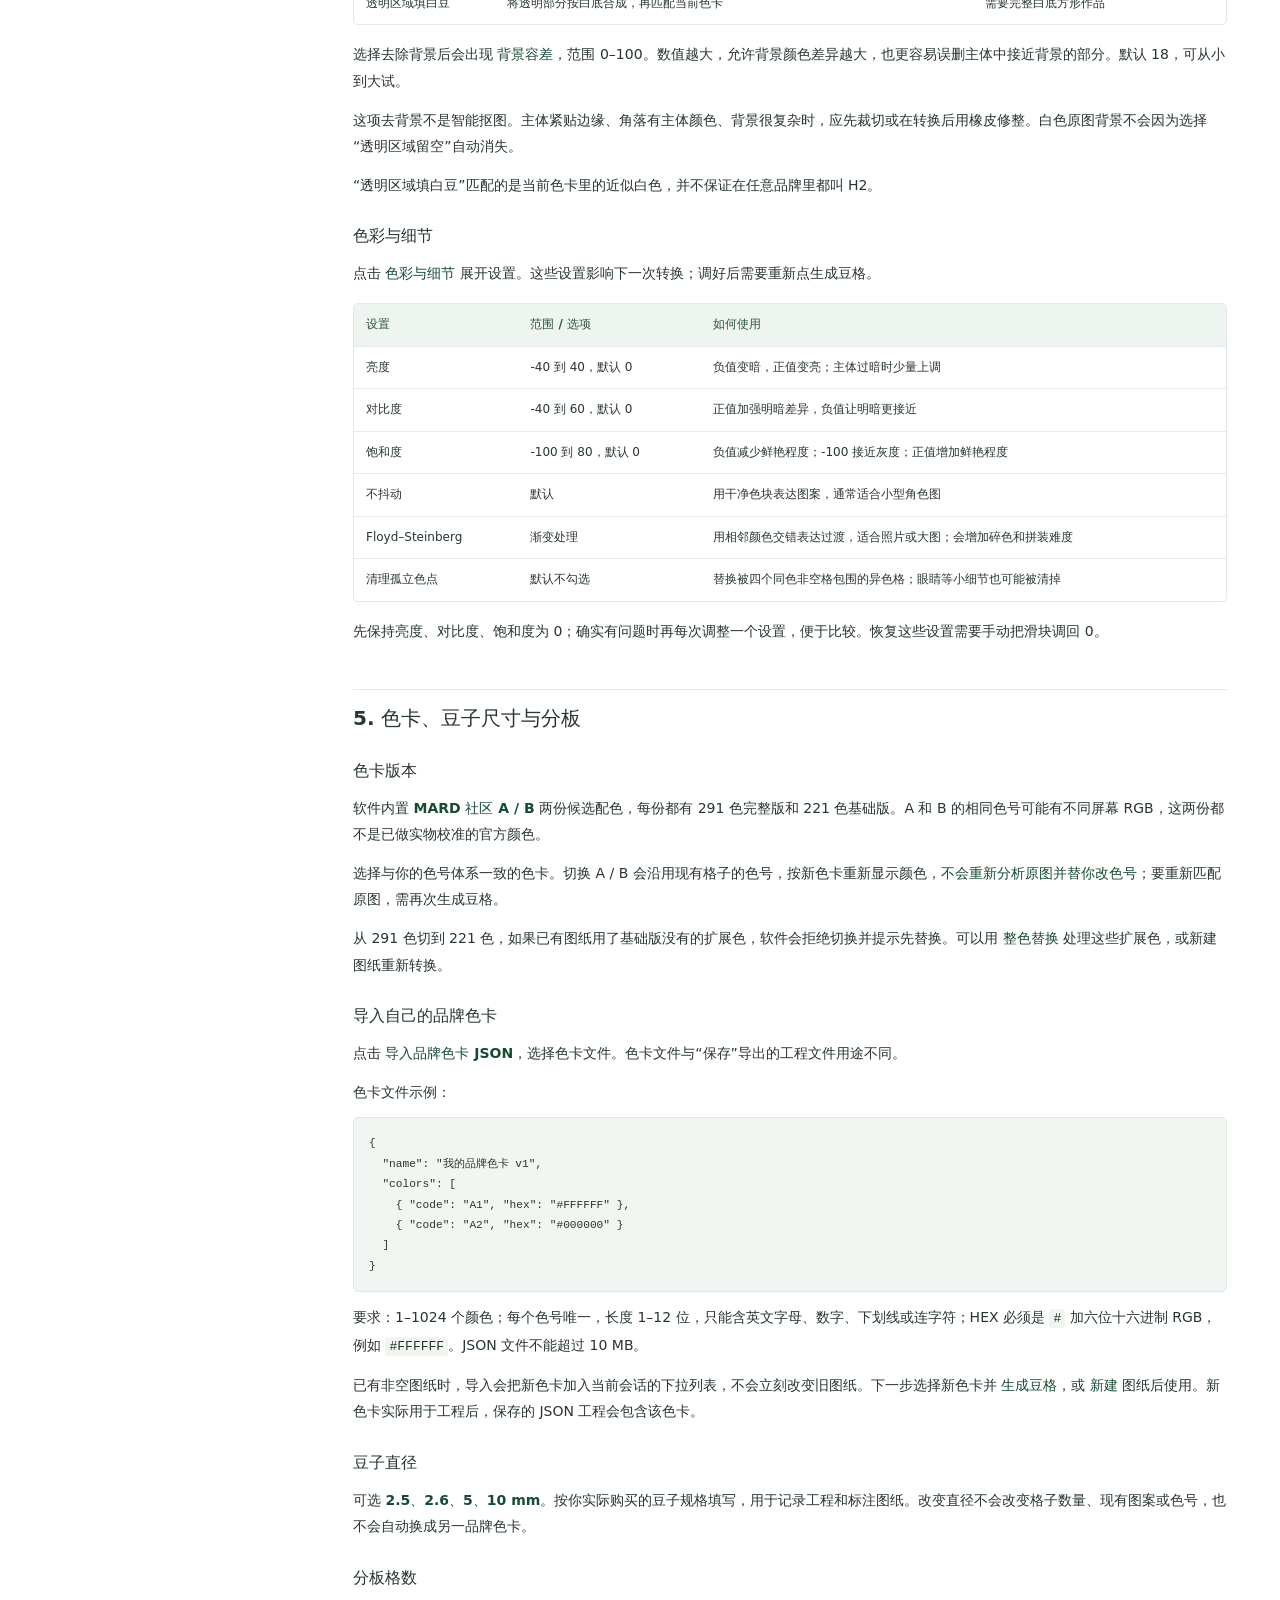
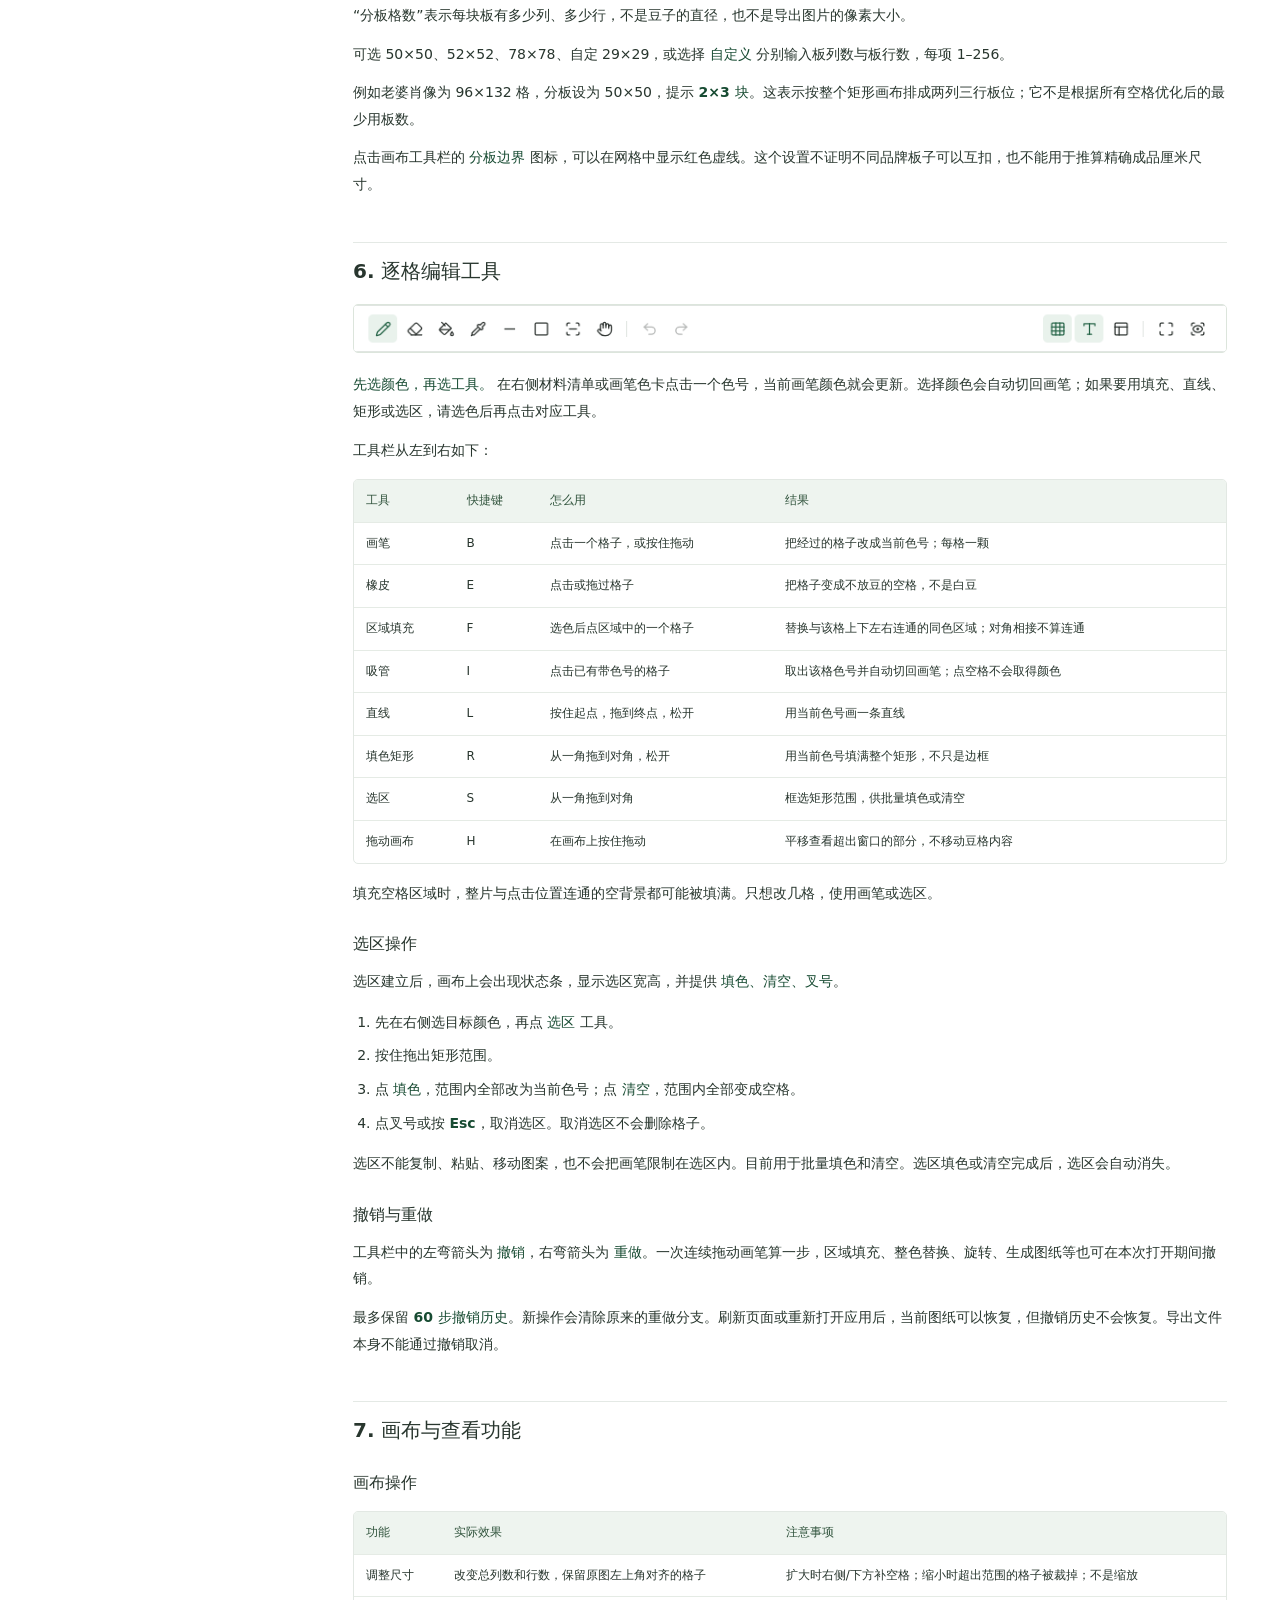
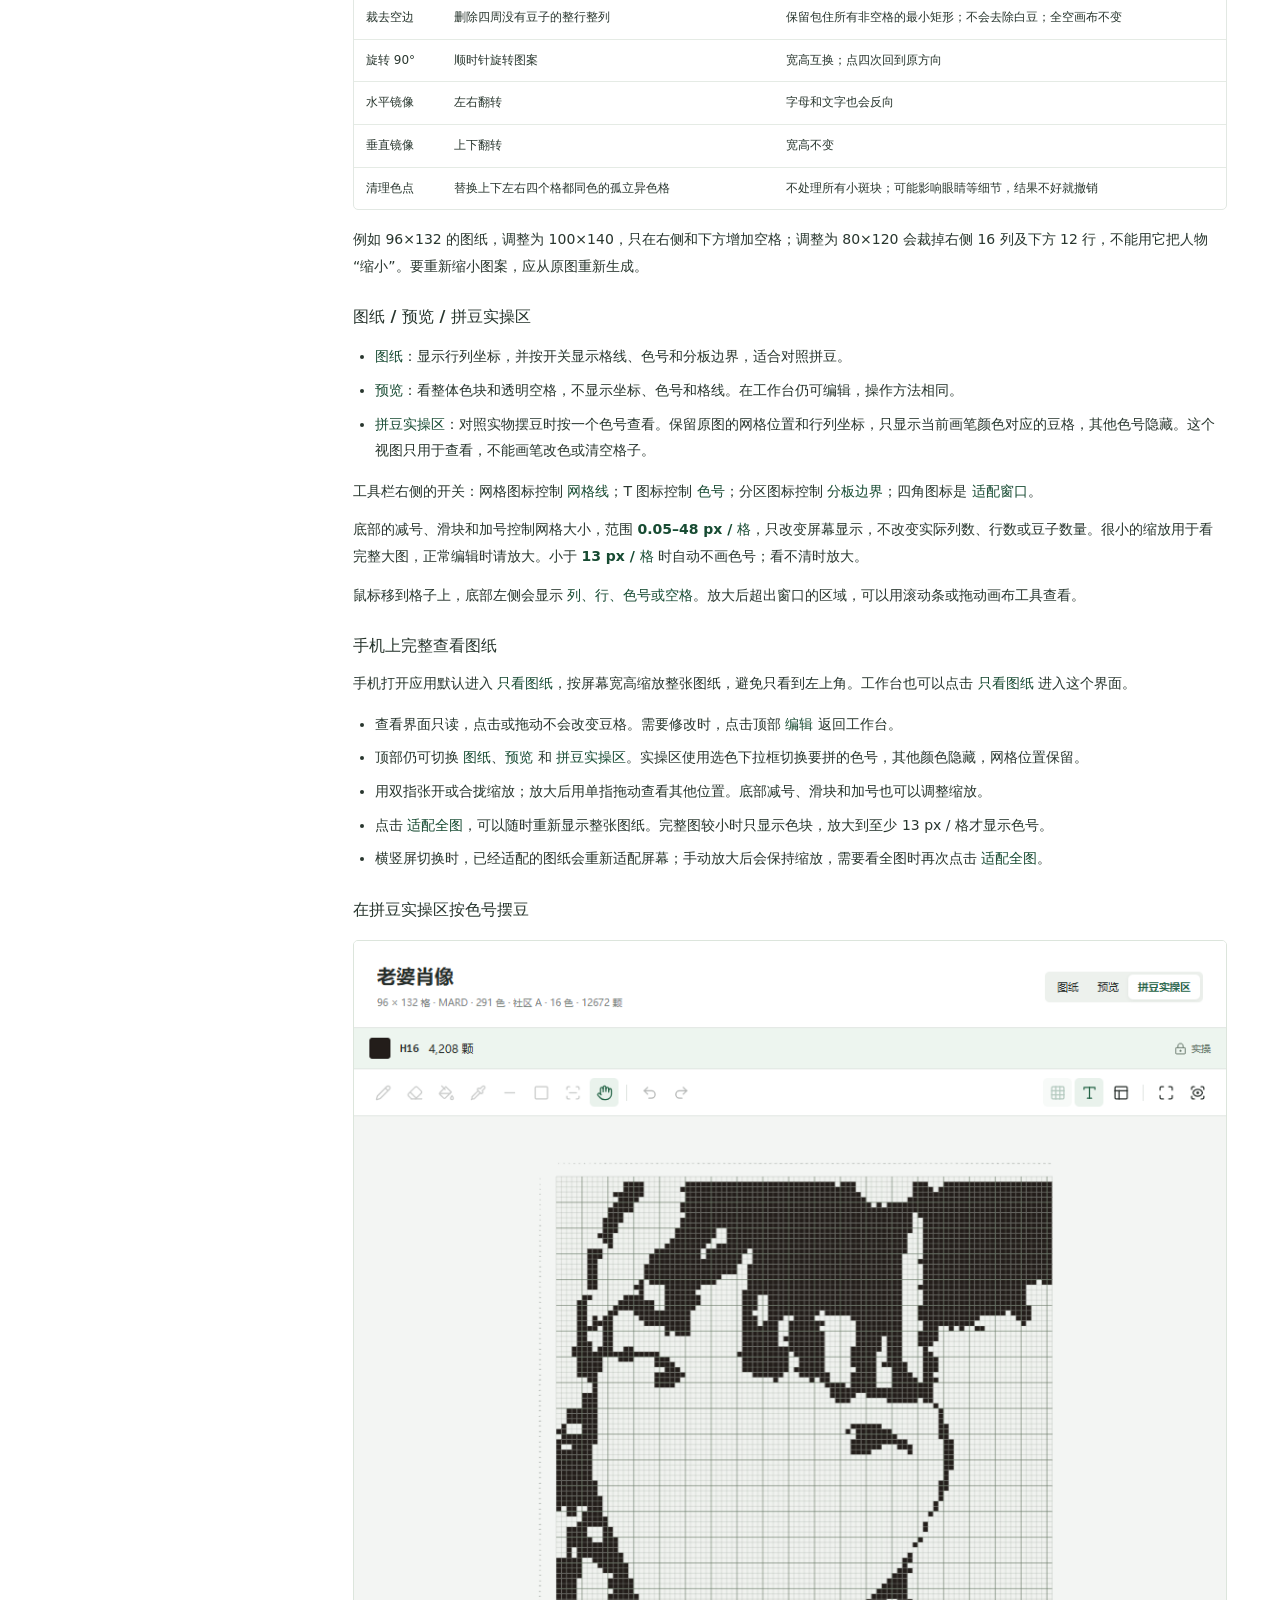
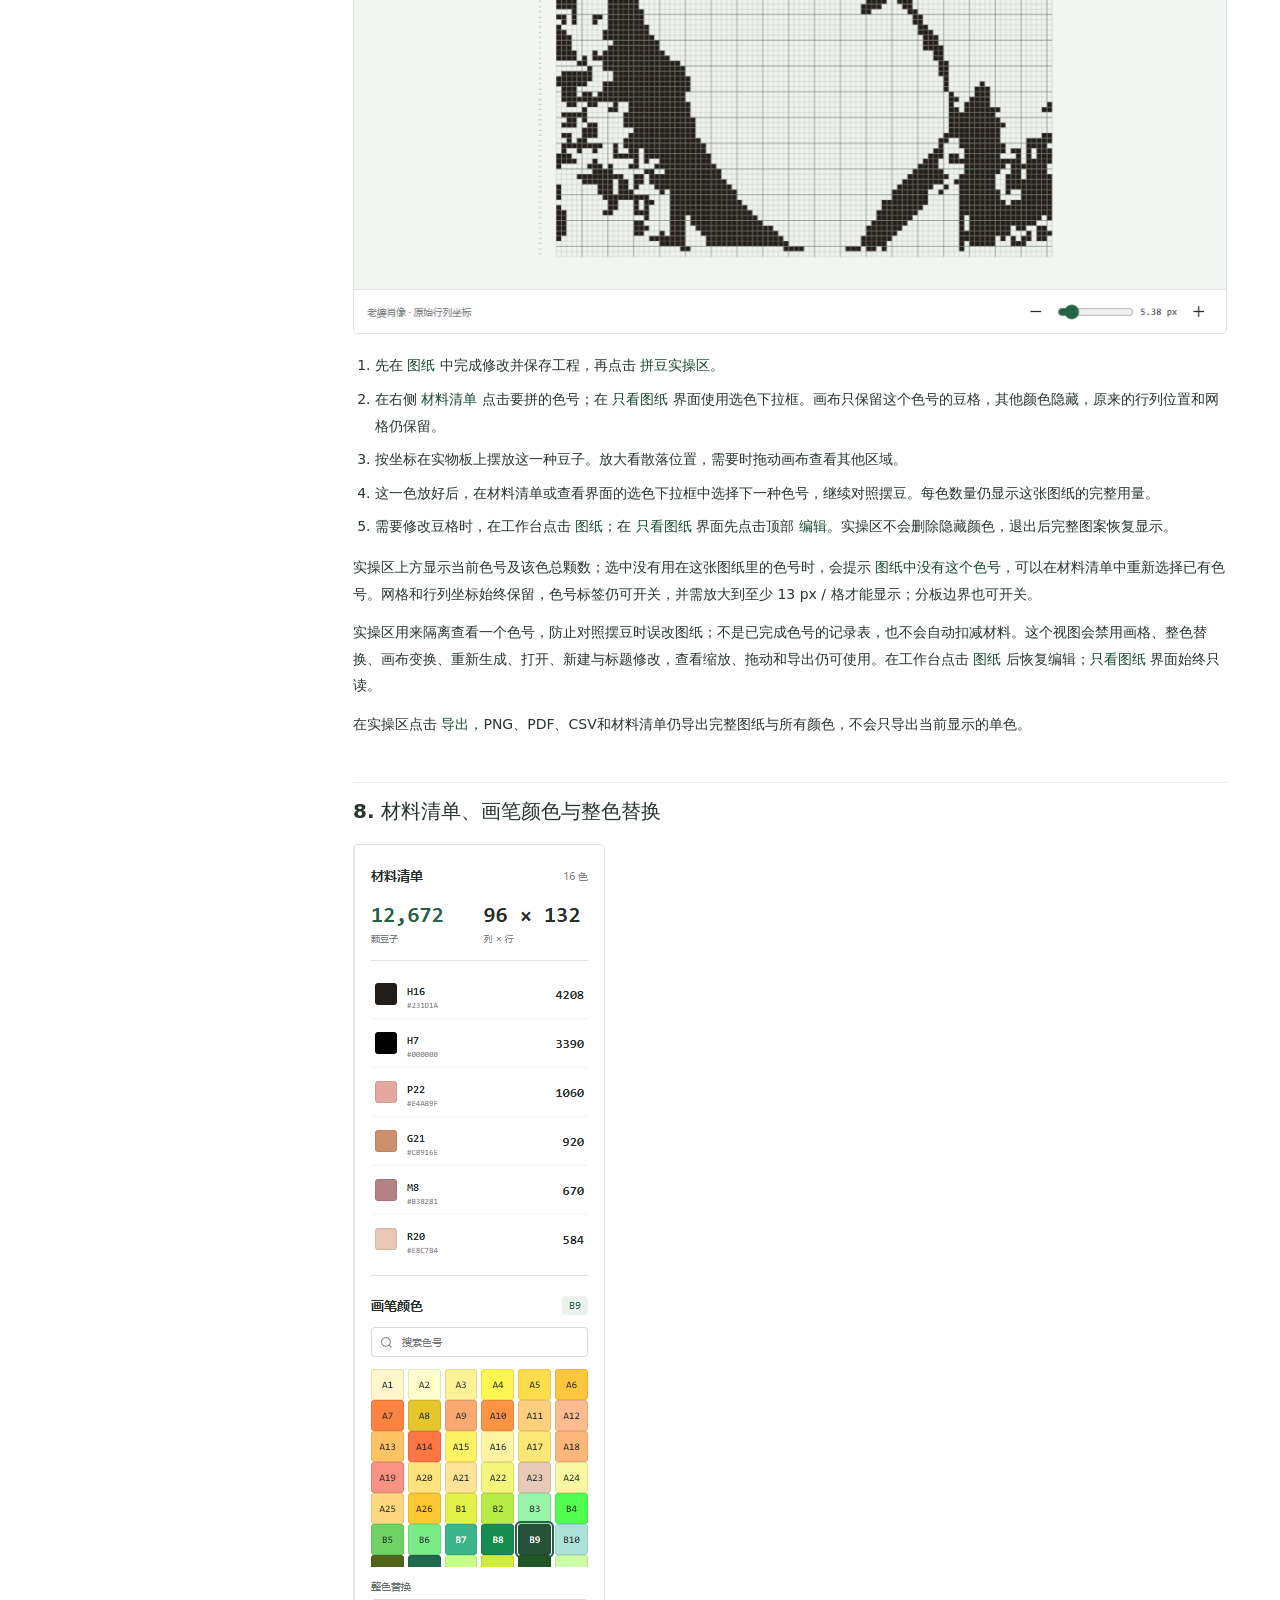
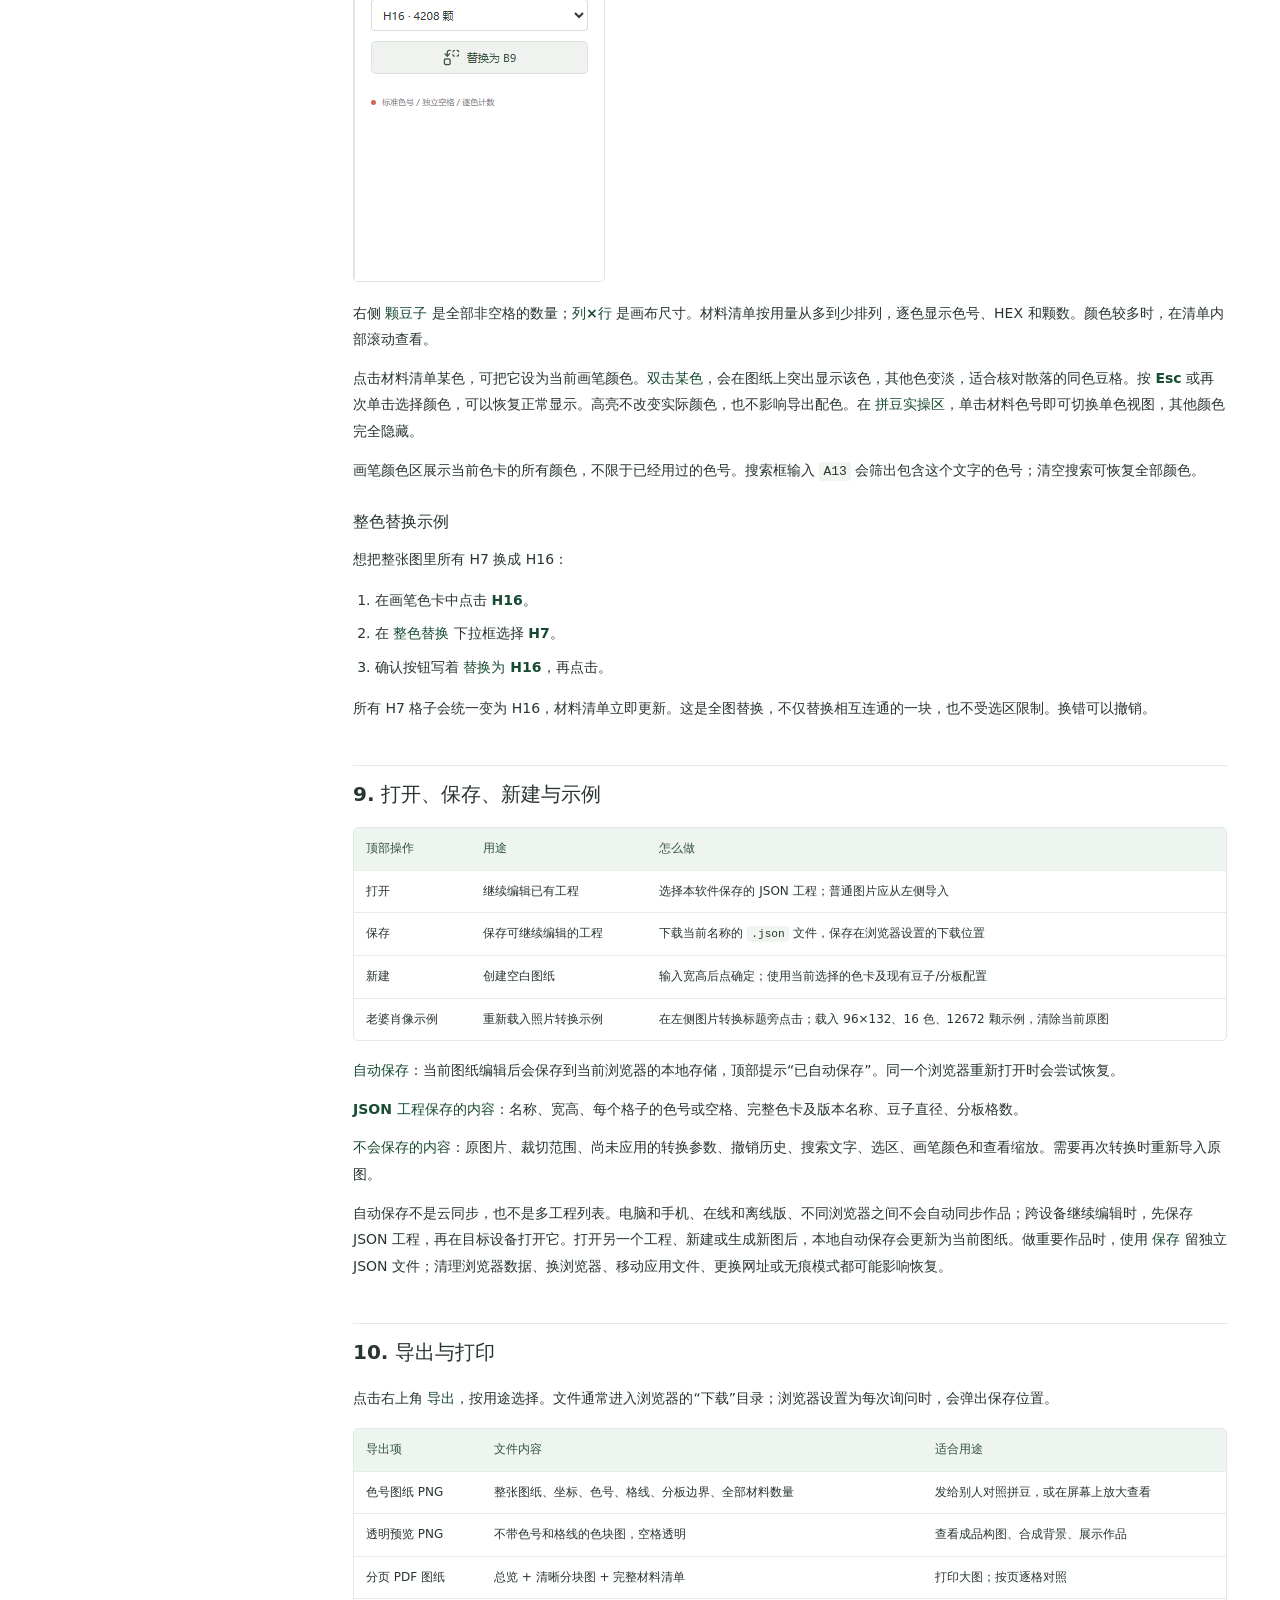
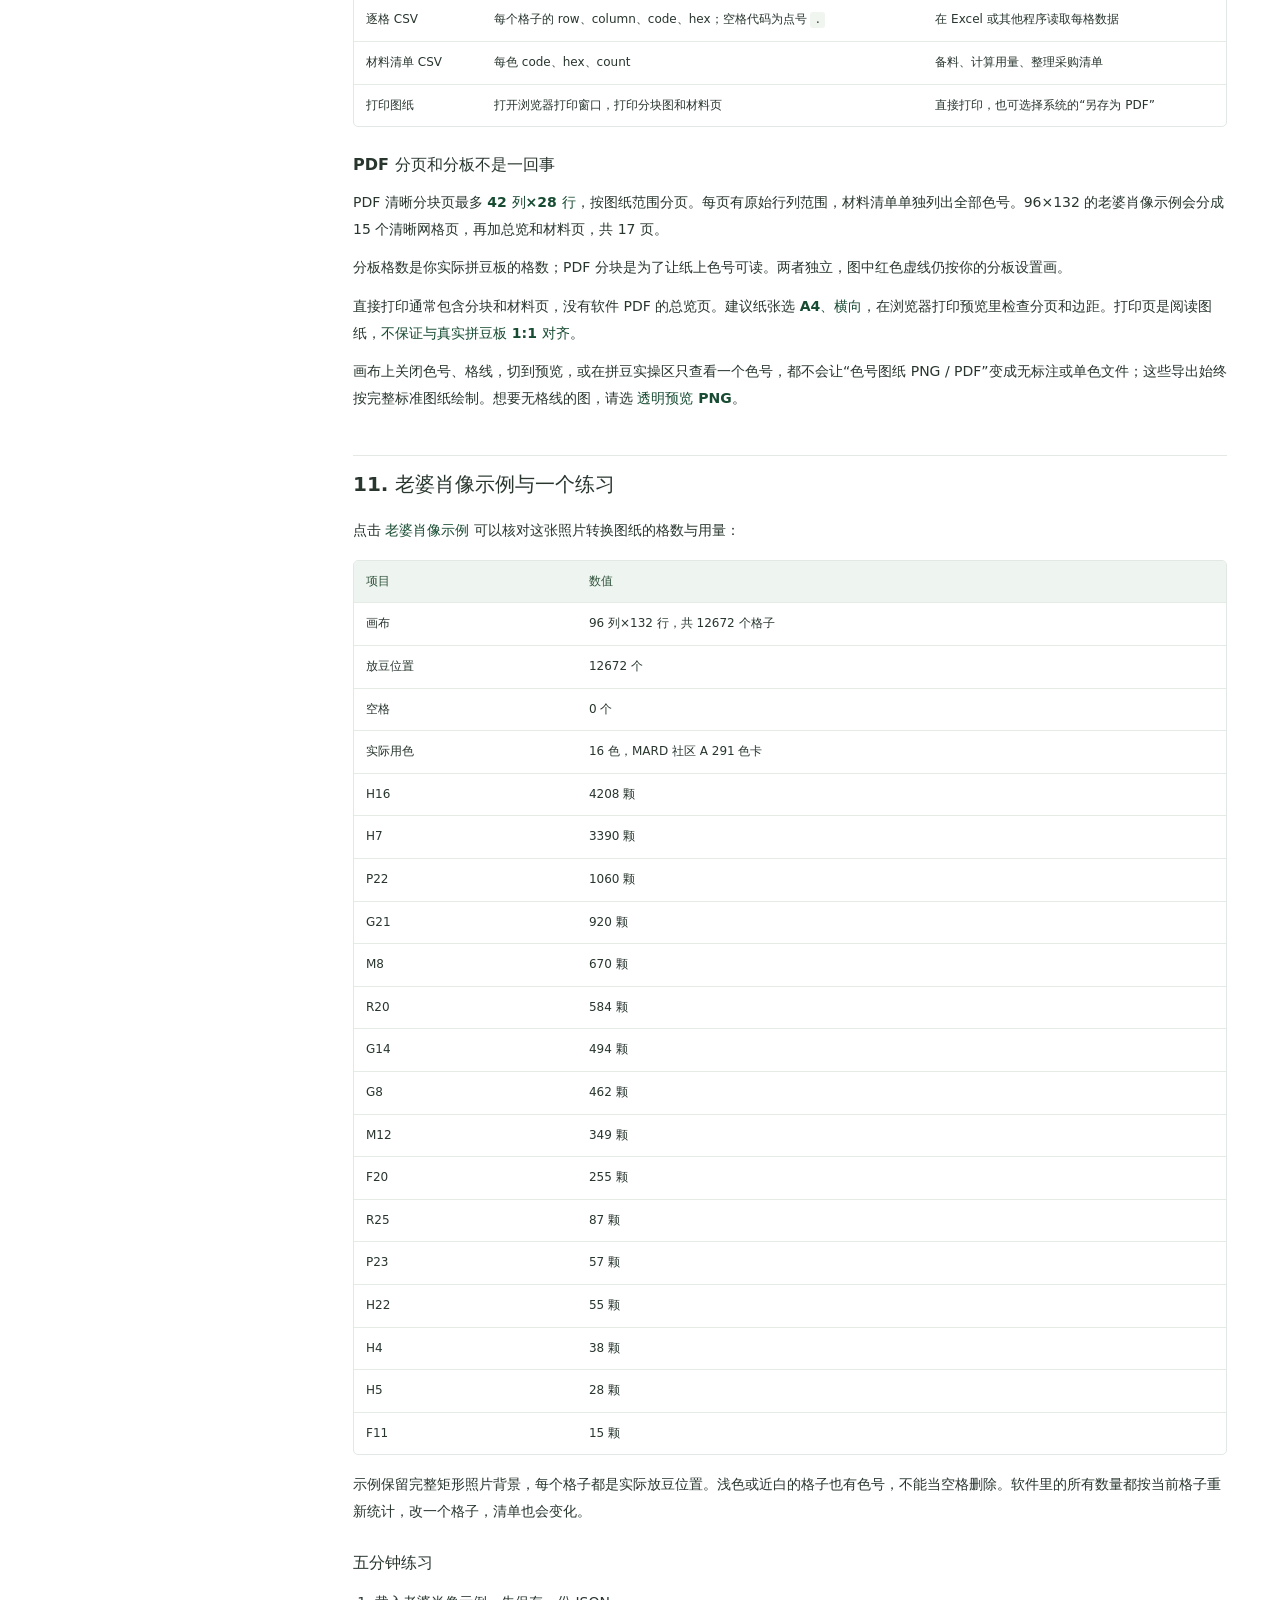
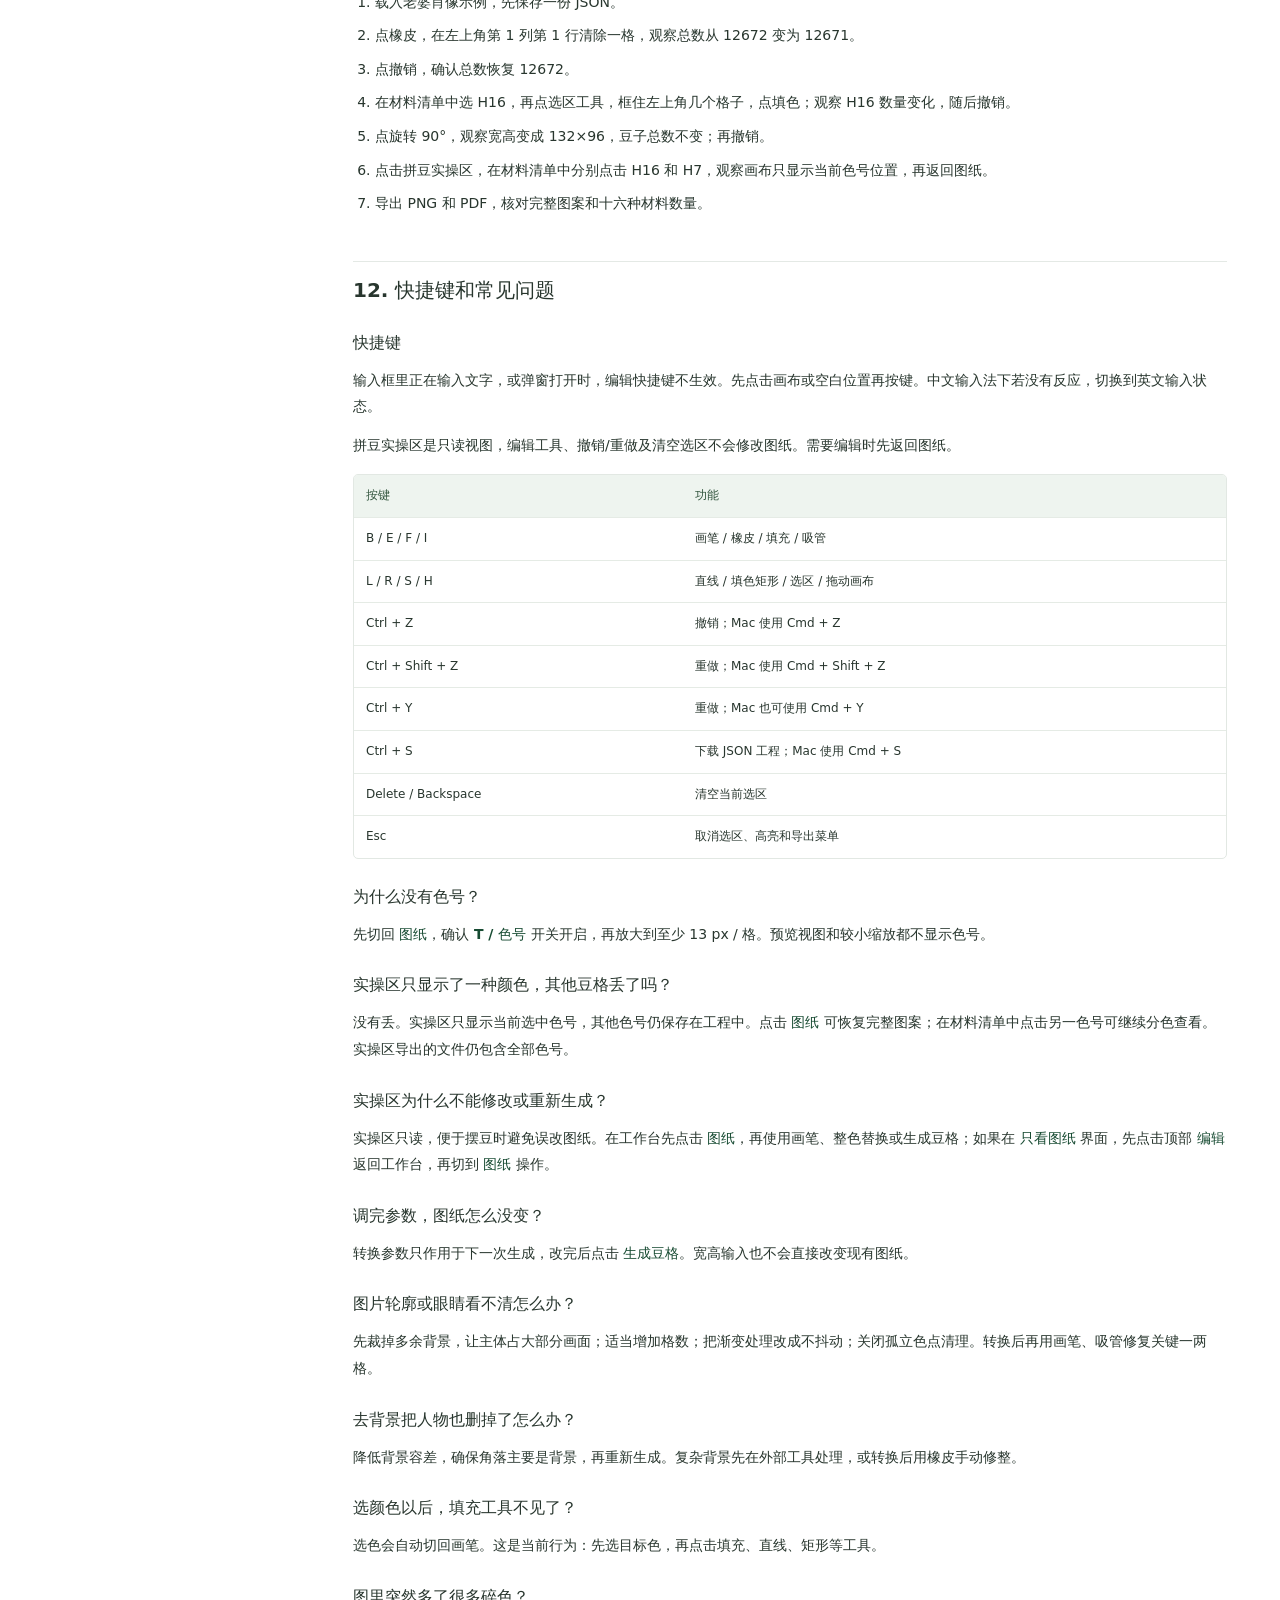
==== commit 9e01d390: "手机完整图纸查看：自动适配全图、只读查看与双指缩放" ====
--- a/manual.html
+++ b/manual.html
@@ -11,6 +11,7 @@
 <p>在线版访问 <a href="https://520lp1314.github.io/">爱老婆拼豆坊</a>，用手机或电脑浏览器打开；应用顶部的 <strong>说明书</strong> 可以打开网页版手册。推荐使用较新版本的 Chrome、Edge 或 Safari。在微信等应用内打开时，如不能选择图片或下载文件，请从菜单选择 <strong>在浏览器中打开</strong>。</p>
 <p>离线版双击成品目录里的 <strong>爱老婆拼豆坊.html</strong>，用 Chrome 或 Edge 打开即可，可以断网使用。在线版首次打开需要联网，图片转换和编辑仍在当前设备的浏览器本地完成。建议先用电脑制作，在手机上查看或做少量修改。</p>
 <p>第一次打开会看到从照片转换的 <strong>老婆肖像</strong> 示例。如果之前编辑过，软件优先恢复当前浏览器保存的图纸。</p>
+<p>手机打开后默认进入 <strong>只看图纸</strong>，先完整显示整张图案。需要制作或修改时，点击顶部 <strong>编辑</strong> 返回工作台；在工作台点击 <strong>只看图纸</strong> 可以再次进入查看界面。</p>
 <h3>用自己的图片制作一张图纸</h3>
 <ol>
 <li>在左侧点击 <strong>选择或拖入图片</strong>，选择 PNG、JPG 或 WEBP，也可以把图片拖进上传框。</li>
@@ -26,7 +27,7 @@
 <h3>不用图片，直接手绘</h3>
 <p>点击右上角 <strong>新建</strong>，输入宽高，点 <strong>确定</strong>。在右侧选颜色，再用画笔点击或拖动网格。空白图纸的豆子数量从 0 开始，随绘制自动更新。</p>
 <h2 id="section-2">2. 界面怎么看</h2>
-<p><img src="[data-uri]" alt="爱老婆拼豆坊完整界面"></p>
+<p><img src="[data-uri]